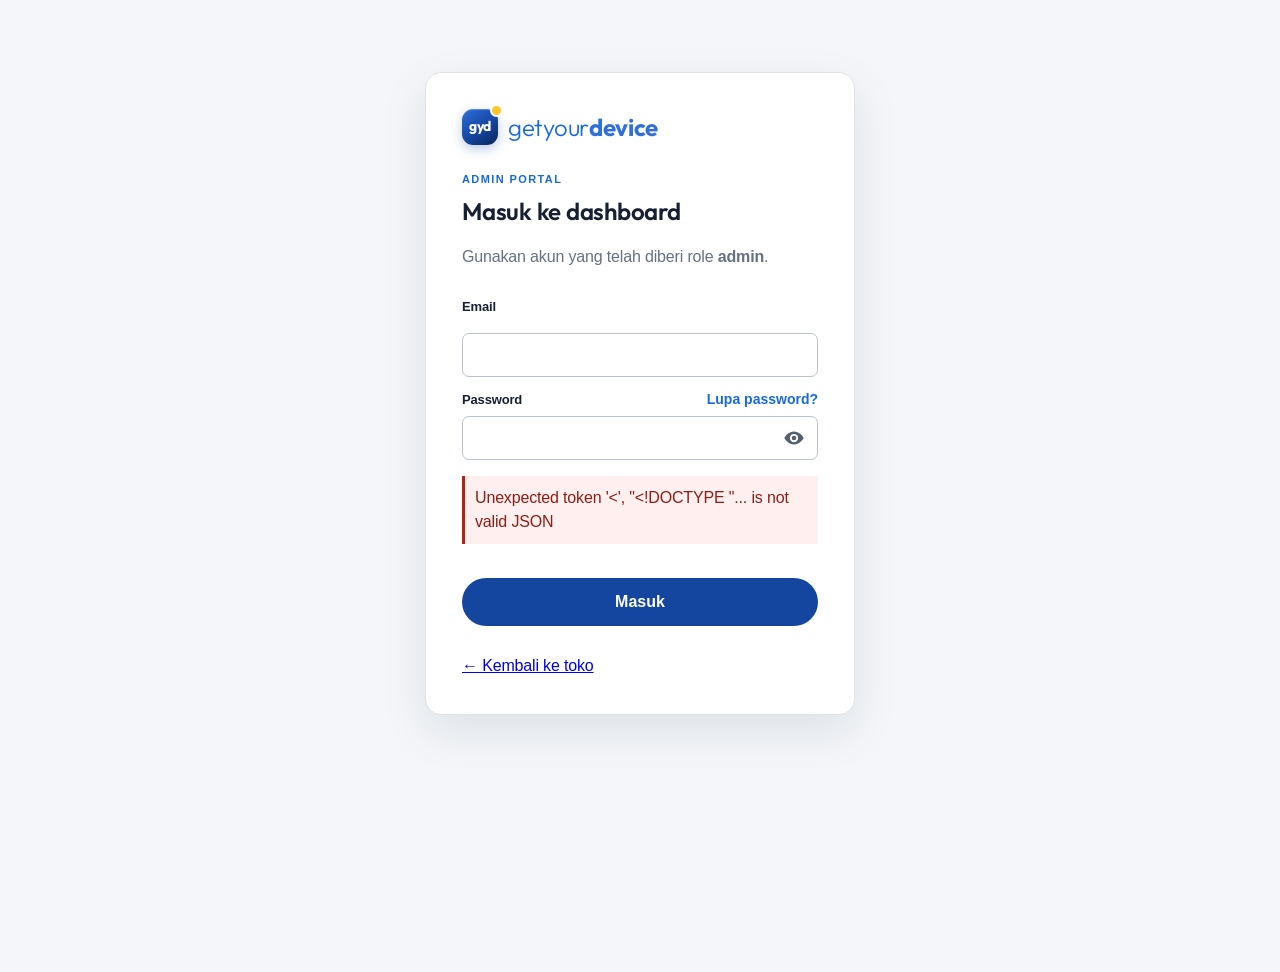
==== admin.html @ 732f691a "Admin product form: category and brand as dropdowns Free-typed categories left products outside ever" ====
<!doctype html>
<html lang="id">
<head>
  <meta charset="utf-8"><meta name="viewport" content="width=device-width,initial-scale=1">
  <meta name="robots" content="noindex,nofollow"><title>Admin — getyourdevice</title>
  <link rel="stylesheet" href="./styles.css"><link rel="stylesheet" href="./admin.css">
  <link rel="preconnect" href="https://fonts.googleapis.com">
  <link rel="preconnect" href="https://fonts.gstatic.com" crossorigin>
  <link href="https://fonts.googleapis.com/css2?family=Outfit:wght@300;400;600;700&display=swap" rel="stylesheet">
  <link rel="icon" href="./favicon.ico" sizes="any">
  <link rel="icon" href="./favicon-32.png" type="image/png" sizes="32x32">
  <link rel="icon" href="./favicon.svg" type="image/svg+xml">
  <link rel="apple-touch-icon" href="./apple-touch-icon.png">
  <link rel="manifest" href="./site.webmanifest">
  <meta name="theme-color" content="#1446A0">
</head>
<body class="admin-body">
  <main class="admin-shell">
    <section id="loginView" class="login-card">
      <a class="admin-brand" href="./index.html"><span class="brand-mark" aria-hidden="true">gyd</span><span class="logo"><span class="a">getyour</span><span class="b">device</span></span></a>
      <p class="eyebrow">ADMIN PORTAL</p><h1 id="loginTitle">Masuk ke dashboard</h1><p id="loginSubtitle">Gunakan akun yang telah diberi role <strong>admin</strong>.</p>
      <form id="loginForm"><label for="email">Email</label><input id="email" type="email" autocomplete="email" required><div class="label-row"><label for="password">Password</label><button id="forgotPasswordLink" class="text-link" type="button">Lupa password?</button></div><div class="password-field"><input id="password" type="password" autocomplete="current-password" required minlength="6"><button class="password-toggle" type="button" data-toggle-password="password" aria-controls="password" aria-pressed="false" aria-label="Tampilkan password"><svg viewBox="0 0 24 24" aria-hidden="true" focusable="false"><path class="eye-open" d="M12 5C6.5 5 2.7 9.4 1.5 12c1.2 2.6 5 7 10.5 7s9.3-4.4 10.5-7C21.3 9.4 17.5 5 12 5Zm0 11.5A4.5 4.5 0 1 1 12 7.5a4.5 4.5 0 0 1 0 9Zm0-7a2.5 2.5 0 1 0 0 5 2.5 2.5 0 0 0 0-5Z"/><path class="eye-closed" d="M3.3 2 2 3.3l3.2 3.2C3.4 7.9 2.1 9.9 1.5 12c1.2 2.6 5 7 10.5 7 1.9 0 3.6-.5 5-1.3l3.7 3.7 1.3-1.3L3.3 2Zm8.7 14.5A4.5 4.5 0 0 1 7.5 12c0-.8.2-1.5.6-2.2l1.5 1.5a2.5 2.5 0 0 0 3.1 3.1l1.5 1.5c-.7.4-1.4.6-2.2.6ZM12 5c-1.3 0-2.5.2-3.6.6l2 2c.5-.1 1-.1 1.6-.1a4.5 4.5 0 0 1 4.5 4.5c0 .5-.1 1.1-.2 1.6l3.2 3.2c1.4-1.2 2.4-2.6 3-3.8C21.3 9.4 17.5 5 12 5Z"/></svg></button></div><p id="loginError" class="admin-error hidden" role="alert"></p><p id="loginNotice" class="admin-notice hidden" role="status"></p><button class="primary full" type="submit">Masuk</button></form><form id="forgotForm" class="hidden"><label for="forgotEmail">Email</label><input id="forgotEmail" type="email" autocomplete="email" required><p id="forgotMessage" class="admin-notice hidden" role="status"></p><p id="forgotError" class="admin-error hidden" role="alert"></p><button class="primary full" type="submit">Kirim link reset</button><button class="text-link" type="button" data-back-to-login>← Kembali ke login</button></form><form id="resetForm" class="hidden" novalidate><label for="newPassword">Password baru</label><div class="password-field"><input id="newPassword" type="password" autocomplete="new-password" required minlength="12"><button class="password-toggle" type="button" data-toggle-password="newPassword" aria-controls="newPassword" aria-pressed="false" aria-label="Tampilkan password"><svg viewBox="0 0 24 24" aria-hidden="true" focusable="false"><path class="eye-open" d="M12 5C6.5 5 2.7 9.4 1.5 12c1.2 2.6 5 7 10.5 7s9.3-4.4 10.5-7C21.3 9.4 17.5 5 12 5Zm0 11.5A4.5 4.5 0 1 1 12 7.5a4.5 4.5 0 0 1 0 9Zm0-7a2.5 2.5 0 1 0 0 5 2.5 2.5 0 0 0 0-5Z"/><path class="eye-closed" d="M3.3 2 2 3.3l3.2 3.2C3.4 7.9 2.1 9.9 1.5 12c1.2 2.6 5 7 10.5 7 1.9 0 3.6-.5 5-1.3l3.7 3.7 1.3-1.3L3.3 2Zm8.7 14.5A4.5 4.5 0 0 1 7.5 12c0-.8.2-1.5.6-2.2l1.5 1.5a2.5 2.5 0 0 0 3.1 3.1l1.5 1.5c-.7.4-1.4.6-2.2.6ZM12 5c-1.3 0-2.5.2-3.6.6l2 2c.5-.1 1-.1 1.6-.1a4.5 4.5 0 0 1 4.5 4.5c0 .5-.1 1.1-.2 1.6l3.2 3.2c1.4-1.2 2.4-2.6 3-3.8C21.3 9.4 17.5 5 12 5Z"/></svg></button></div><label for="confirmPassword">Ulangi password baru</label><div class="password-field"><input id="confirmPassword" type="password" autocomplete="new-password" required minlength="12"><button class="password-toggle" type="button" data-toggle-password="confirmPassword" aria-controls="confirmPassword" aria-pressed="false" aria-label="Tampilkan password"><svg viewBox="0 0 24 24" aria-hidden="true" focusable="false"><path class="eye-open" d="M12 5C6.5 5 2.7 9.4 1.5 12c1.2 2.6 5 7 10.5 7s9.3-4.4 10.5-7C21.3 9.4 17.5 5 12 5Zm0 11.5A4.5 4.5 0 1 1 12 7.5a4.5 4.5 0 0 1 0 9Zm0-7a2.5 2.5 0 1 0 0 5 2.5 2.5 0 0 0 0-5Z"/><path class="eye-closed" d="M3.3 2 2 3.3l3.2 3.2C3.4 7.9 2.1 9.9 1.5 12c1.2 2.6 5 7 10.5 7 1.9 0 3.6-.5 5-1.3l3.7 3.7 1.3-1.3L3.3 2Zm8.7 14.5A4.5 4.5 0 0 1 7.5 12c0-.8.2-1.5.6-2.2l1.5 1.5a2.5 2.5 0 0 0 3.1 3.1l1.5 1.5c-.7.4-1.4.6-2.2.6ZM12 5c-1.3 0-2.5.2-3.6.6l2 2c.5-.1 1-.1 1.6-.1a4.5 4.5 0 0 1 4.5 4.5c0 .5-.1 1.1-.2 1.6l3.2 3.2c1.4-1.2 2.4-2.6 3-3.8C21.3 9.4 17.5 5 12 5Z"/></svg></button></div><p id="resetError" class="admin-error hidden" role="alert"></p><button class="primary full" type="submit">Simpan password</button></form>
      <a href="./index.html">← Kembali ke toko</a>
    </section>
    <section id="dashboardView" class="dashboard hidden">
      <header class="admin-topbar"><div><a class="admin-brand" href="./index.html"><span class="brand-mark" aria-hidden="true">gyd</span><span class="logo"><span class="a">getyour</span><span class="b">device</span></span></a><small id="adminIdentity"></small></div><div class="topbar-actions"><div class="notify-wrap"><button id="notifyButton" class="notify-button" type="button" aria-label="Notifikasi pesanan" aria-haspopup="true" aria-expanded="false"><svg viewBox="0 0 24 24" aria-hidden="true" focusable="false" width="22" height="22" fill="none" stroke="currentColor" stroke-width="1.8" stroke-linecap="round" stroke-linejoin="round"><path d="M6 16V11a6 6 0 1 1 12 0v5l1.5 2h-15z"/><path d="M10 20.5a2 2 0 0 0 4 0"/></svg><b id="notifyCount" class="hidden">0</b></button><div id="notifyPanel" class="notify-panel hidden" role="dialog" aria-label="Notifikasi pesanan"><header><strong>Notifikasi</strong><button id="notifyMarkRead" type="button">Tandai dibaca</button></header><ul id="notifyList"></ul><footer><small id="notifyStatus">Memeriksa pesanan… (otomatis setiap 20 detik selama halaman ini terbuka)</small><button id="notifyEnable" type="button" class="hidden">Aktifkan notifikasi perangkat</button></footer></div></div><button id="signOut" class="secondary" type="button">Keluar</button></div></header>
      <div class="admin-heading"><div><p class="eyebrow">ADMIN DASHBOARD</p><h1>Kelola toko</h1></div><button id="addProduct" class="primary" type="button">+ Tambah produk</button></div>
      <nav class="admin-tabs"><button class="active" data-tab="products">Produk</button><button data-tab="orders">Pesanan</button></nav>
      <section id="productsPanel">
        <div class="admin-toolbar"><input id="productSearch" type="search" placeholder="Cari nama, brand, kategori…"><select id="statusFilter"><option value="all">Semua status</option><option value="active">Aktif</option><option value="inactive">Nonaktif</option></select></div>
        <p id="productMessage" class="admin-message" role="status"></p><div id="productTable" class="admin-table-wrap"></div>
      </section>
      <section id="ordersPanel" class="hidden">
        <div id="orderStats" class="order-stats" aria-label="Ringkasan pesanan"></div><div class="admin-toolbar order-toolbar"><input id="orderSearch" type="search" placeholder="Cari nomor pesanan, pelanggan, produk, atau resi…" aria-label="Cari pesanan"><label class="date-filter"><span>Tanggal</span><select id="orderDateFilter"><option value="all">Semua tanggal</option><option value="today">Hari ini</option><option value="7d">7 hari terakhir</option><option value="30d">30 hari terakhir</option><option value="month">Bulan ini</option><option value="custom">Pilih tanggal…</option></select></label><div id="orderDateCustom" class="date-range hidden"><label><span>Dari</span><input id="orderDateFrom" type="date"></label><label><span>Sampai</span><input id="orderDateTo" type="date"></label></div></div><div id="orderStatusFilter" class="status-tabs" role="tablist" aria-label="Status pesanan"></div><p id="orderMessage" class="admin-message" role="status"></p><div id="orderTable" class="admin-table-wrap"></div><nav id="orderPager" class="order-pager" aria-label="Halaman pesanan"></nav>
      </section>
    </section>
  </main>
  <dialog id="productDialog"><form id="productForm"><div class="dialog-head"><h2 id="formTitle">Tambah produk</h2><button type="button" id="closeDialog" aria-label="Tutup">×</button></div><input id="productId" type="hidden"><div class="form-grid"><label>Nama<input id="name" required></label><label>Kategori<select id="category" required><option value="">Pilih kategori</option><option value="Smartphone">Smartphone</option><option value="Laptop">Laptop</option><option value="Tablet">Tablet</option><option value="Smartwatch">Smartwatch</option><option value="Audio">Audio</option><option value="Accessories">Aksesori</option></select><small id="categoryHint" class="field-hint hidden"></small></label><label>Brand<select id="brand" required></select><input id="brandOther" class="hidden" maxlength="40" placeholder="Tulis nama brand" aria-label="Nama brand lainnya"></label><label>Harga<input id="price" type="number" min="0" step="1" required></label><label>Harga asli<input id="originalPrice" type="number" min="0" step="1"></label><label>Stok<input id="stock" type="number" min="0" step="1" required></label><label>Rating<input id="rating" type="number" min="0" max="5" step="0.1"></label><label>Garansi<select id="warranty"><option value="">Belum diisi</option><option value="resmi">Garansi resmi Indonesia</option><option value="tam">Garansi distributor TAM</option><option value="blibli">Garansi Blibli</option></select><small>Tampil di halaman produk.</small></label><label>Berat paket (gram)<input id="weightGrams" type="number" min="1" step="1" placeholder="Contoh: 500"><small>Isi saat data fisik produk sudah diketahui.</small></label><label>Panjang paket (cm)<input id="lengthCm" type="number" min="0.1" step="0.1" placeholder="Contoh: 20"></label><label>Lebar paket (cm)<input id="widthCm" type="number" min="0.1" step="0.1" placeholder="Contoh: 12"></label><label>Tinggi paket (cm)<input id="heightCm" type="number" min="0.1" step="0.1" placeholder="Contoh: 8"></label><div class="wide gallery-field"><div class="gallery-head"><div><strong>Foto produk</strong><small>Minimal 3, maksimal 8. Foto pertama menjadi sampul. Setiap foto dipotong otomatis ke <b>Kotak 1:1</b> atau <b>Landscape 4:3</b>.</small></div><label class="secondary gallery-add">+ Tambah foto<input id="imageFile" type="file" accept="image/jpeg,image/png,image/webp" multiple></label></div><div id="imagePreview" class="gallery-grid" aria-live="polite"></div></div><label class="wide">Deskripsi<textarea id="description" rows="3"></textarea></label><label class="wide">Spesifikasi utama<textarea id="specifications" rows="4" placeholder="Satu spesifikasi per baris, contoh:&#10;8 GB / 256 GB&#10;Kamera 50 MP&#10;Baterai 5.000 mAh"></textarea><small>Satu per baris, maksimal 12. Tampil sebagai kotak spesifikasi di halaman produk.</small></label><label class="check wide"><input id="isActive" type="checkbox" checked> Produk aktif dan terlihat di storefront</label></div><p id="formError" class="admin-error hidden" role="alert"></p><div class="dialog-actions"><button id="cancelDialog" class="secondary" type="button">Batal</button><button id="saveProductButton" class="primary" type="submit">Simpan</button></div></form></dialog>
  <dialog id="orderDialog" class="order-dialog"><div class="order-dialog-body"><div class="dialog-head"><div><p class="eyebrow">DETAIL PESANAN</p><h2 id="orderDetailTitle">Pesanan</h2></div><button type="button" id="closeOrderDialog" aria-label="Tutup">×</button></div><div id="orderDetailContent"></div></div></dialog>
  <div id="adminToast" class="toast hidden" role="status"></div><div id="printArea" class="print-area" aria-hidden="true"></div><script src="./shipping-label.js"></script><script src="./admin.js"></script>
</body></html>
---- styles.css ----
:root{--navy:#10233f;--blue:#1769e0;--blue-dark:#0d55bb;--orange:#f59e0b;--ink:#172033;--muted:#5f6b7a;--line:#dce2ea;--bg:#f5f7fa;--white:#fff;--success:#16834b;--danger:#b42318;--shadow:0 8px 24px rgba(16,35,63,.1);--radius:12px}*{box-sizing:border-box}html{scroll-behavior:smooth}body{margin:0;color:var(--ink);background:var(--white);font-family:Arial,"Helvetica Neue",sans-serif;font-size:16px;line-height:1.5}button,input,select,textarea{font:inherit}button{cursor:pointer}button:focus-visible,input:focus-visible,select:focus-visible,textarea:focus-visible,a:focus-visible{outline:3px solid #f6b93b;outline-offset:2px}.container{width:min(1180px,calc(100% - 40px));margin-inline:auto}.hidden{display:none!important}.sr-only{position:absolute;width:1px;height:1px;padding:0;margin:-1px;overflow:hidden;clip:rect(0,0,0,0);white-space:nowrap;border:0}.skip-link{position:fixed;top:8px;left:8px;z-index:200;transform:translateY(-150%);background:#fff;padding:10px 14px;color:var(--navy)}.skip-link:focus{transform:none}.utility-bar{background:var(--navy);color:#eaf1fb;font-size:13px}.utility-inner{height:34px;display:flex;align-items:center;justify-content:space-between}.site-header{position:sticky;top:0;z-index:40;background:#fff;box-shadow:0 1px 6px rgba(16,35,63,.12)}.header-main{min-height:76px;display:grid;grid-template-columns:220px 1fr auto;gap:24px;align-items:center}.brand{display:flex;align-items:center;gap:9px;border:0;background:none;padding:0;color:var(--navy);font-weight:800;font-size:18px;letter-spacing:-.3px}.brand>span:last-child>span{color:var(--blue)}.brand-mark{display:grid;place-items:center;width:36px;height:36px;border-radius:9px;background:var(--blue);color:#fff;font-size:21px}.search-wrap{height:44px;display:flex;border:2px solid var(--blue);border-radius:9px;overflow:hidden}.search-wrap input{min-width:0;flex:1;border:0;padding:0 14px;color:var(--ink)}.search-wrap button{border:0;background:var(--blue);color:#fff;padding:0 19px;font-weight:700}.header-actions{display:flex;gap:8px}.icon-button{position:relative;display:flex;align-items:center;gap:7px;border:0;background:transparent;border-radius:8px;padding:10px;color:var(--navy);font-weight:700}.icon-button:hover{background:#eef5ff}.cart-button b{position:absolute;top:1px;left:25px;display:grid;place-items:center;min-width:19px;height:19px;padding:0 4px;border-radius:10px;background:var(--orange);color:#172033;font-size:11px}.category-bar{border-top:1px solid #edf0f4}.categories{display:flex;justify-content:center;gap:5px;overflow:auto;scrollbar-width:none}.categories button{white-space:nowrap;border:0;background:transparent;padding:11px 18px;color:#344054;font-weight:700;font-size:14px}.categories button:hover,.categories button.active{color:var(--blue);background:#edf5ff}.hero{background:linear-gradient(110deg,#eef5ff 0,#f8fbff 58%,#fff6e7 100%);border-bottom:1px solid #e6eaf0}.hero-grid{display:grid;grid-template-columns:1fr .85fr;gap:54px;align-items:center;min-height:440px;padding-block:44px}.pill{display:inline-block;background:#dceaff;color:#1455aa;border-radius:20px;padding:6px 12px;font-weight:700;font-size:13px}.hero h1{max-width:600px;margin:14px 0;font-size:clamp(34px,4.4vw,54px);line-height:1.08;letter-spacing:-1.4px;color:var(--navy)}.hero-copy>p{max-width:590px;margin:0;color:var(--muted);font-size:18px}.hero-actions{display:flex;gap:10px;margin:24px 0 20px}.primary,.secondary{min-height:44px;border-radius:8px;padding:10px 18px;font-weight:700}.primary{border:1px solid var(--blue);background:var(--blue);color:#fff}.primary:hover{background:var(--blue-dark)}.primary:disabled{background:#9aa4b2;border-color:#9aa4b2;cursor:not-allowed}.secondary{border:1px solid #b9c4d2;background:#fff;color:var(--navy)}.secondary:hover{background:#f3f6fa}.full{width:100%}.text-button{border:0;background:none;color:var(--blue);padding:10px;font-weight:700}.trust-list{display:flex;flex-wrap:wrap;gap:18px;margin:0;padding:0;list-style:none;color:#3f4b5a;font-size:14px}.trust-list li::first-letter{color:var(--success)}.hero-visual{position:relative;overflow:hidden;border-radius:18px;box-shadow:var(--shadow);background:#fff}.hero-visual img{display:block;width:100%;height:330px;object-fit:cover}.deal-badge{position:absolute;top:16px;left:16px;padding:6px 10px;border-radius:5px;background:var(--orange);font-size:12px;font-weight:800}.deal-copy{position:absolute;inset:auto 0 0;padding:36px 20px 18px;background:linear-gradient(transparent,rgba(4,14,28,.88));color:#fff}.deal-copy span,.deal-copy strong{display:block}.deal-copy strong{font-size:20px}.benefits{display:grid;grid-template-columns:repeat(4,1fr);margin-top:28px;border:1px solid var(--line);border-radius:var(--radius);background:#fff}.benefits article{display:flex;gap:12px;align-items:center;padding:19px;border-right:1px solid var(--line)}.benefits article:last-child{border:0}.benefits article>span{display:grid;place-items:center;width:38px;height:38px;flex:0 0 auto;border-radius:50%;background:#eaf3ff;color:var(--blue);font-size:20px}.benefits strong,.benefits small{display:block}.benefits small{margin-top:2px;color:var(--muted)}.category-section{padding-block:55px}.section-title{display:flex;justify-content:space-between;align-items:end;gap:20px;margin-bottom:22px}.section-title h1,.section-title h2{margin:4px 0;color:var(--navy);line-height:1.2}.section-title h2{font-size:28px}.section-title p{margin:4px 0;color:var(--muted)}.overline{font-size:12px;letter-spacing:1.4px;font-weight:800;color:var(--blue)}.category-cards{display:grid;grid-template-columns:repeat(6,1fr);gap:13px}.category-card{border:1px solid var(--line);border-radius:12px;background:#fff;padding:19px 10px;text-align:center;color:var(--ink)}.category-card:hover{border-color:#83b6fa;box-shadow:0 5px 15px rgba(23,105,224,.09);transform:translateY(-2px)}.category-card span{display:grid;place-items:center;width:54px;height:54px;margin:0 auto 10px;border-radius:50%;background:#eef5ff;font-size:27px}.category-card strong{display:block;font-size:14px}.products-section{padding:50px 0 70px;background:var(--bg)}.product-heading select{width:auto;min-width:180px}.product-grid{display:grid;grid-template-columns:repeat(4,1fr);gap:18px}.product-card{position:relative;display:flex;flex-direction:column;overflow:hidden;border:1px solid var(--line);border-radius:12px;background:#fff;transition:.18s}.product-card:hover{transform:translateY(-3px);box-shadow:var(--shadow)}.product-image-wrap{position:relative;aspect-ratio:1/1;background:#eef1f5;overflow:hidden}.product-img{display:block;width:100%;height:100%;object-fit:cover;transition:.25s}.product-card:hover .product-img{transform:scale(1.025)}.product-badge{position:absolute;top:10px;left:10px;border-radius:5px;background:var(--orange);padding:4px 8px;font-size:11px;font-weight:800}.product-info{display:flex;flex-direction:column;flex:1;padding:15px}.product-category{color:var(--blue);font-size:12px;font-weight:800;text-transform:uppercase}.product-info h3{margin:6px 0;line-height:1.3;font-size:16px}.product-description{display:-webkit-box;overflow:hidden;margin:0 0 10px;color:var(--muted);font-size:14px;-webkit-line-clamp:2;-webkit-box-orient:vertical}.stock{margin-top:auto;font-size:13px;color:var(--success);font-weight:700}.stock.low{color:#b45309}.stock.out{color:var(--danger)}.price{margin:5px 0 12px;color:var(--navy);font-size:19px;font-weight:800}.product-actions{display:grid;grid-template-columns:1fr 1fr;gap:8px}.product-actions button{min-height:40px;padding:8px;font-size:14px}.empty-state,.error-state,.loading-state{grid-column:1/-1;text-align:center;border:1px dashed #b8c3d1;border-radius:12px;background:#fff;padding:44px 20px}.state-icon{display:block;margin-bottom:10px;font-size:36px}.empty-state h3,.error-state h3{margin:0 0 4px}.empty-state p,.error-state p{margin:0 0 16px;color:var(--muted)}.loading-cards{grid-column:1/-1;display:grid;grid-template-columns:repeat(4,1fr);gap:18px}.skeleton{height:380px;border-radius:12px;background:linear-gradient(90deg,#e8ebef 25%,#f5f6f8 50%,#e8ebef 75%);background-size:200% 100%;animation:loading 1.3s infinite}@keyframes loading{to{background-position:-200% 0}}footer{background:var(--navy);color:#dbe4ef;padding:46px 0 0}.footer-grid{display:grid;grid-template-columns:2fr repeat(3,1fr);gap:40px}.footer-brand{color:#fff}.footer-grid>div>strong{display:block;margin-bottom:12px;color:#fff}.footer-grid p{max-width:320px;color:#aebdce;font-size:14px}.footer-grid button:not(.brand){display:block;border:0;background:none;padding:4px 0;color:#c8d5e3;text-align:left}.copyright{margin-top:36px;padding-block:18px;border-top:1px solid #31445f;color:#9dafc3;font-size:13px}.overlay{position:fixed;inset:0;z-index:80}.backdrop{position:absolute;inset:0;width:100%;border:0;background:rgba(10,20,35,.55)}.drawer{position:absolute;right:0;top:0;display:flex;flex-direction:column;width:min(450px,94vw);height:100%;padding:22px;background:#fff;box-shadow:-8px 0 30px rgba(0,0,0,.18)}.drawer-head{display:flex;align-items:start;justify-content:space-between;border-bottom:1px solid var(--line);padding-bottom:14px}.drawer-head h2{margin:2px 0}.close-button{display:grid;place-items:center;width:40px;height:40px;border:0;border-radius:50%;background:#edf0f4;color:#27364b;font-size:25px}.cart-items{flex:1;overflow:auto}.cart-row{display:grid;grid-template-columns:72px 1fr auto;gap:12px;padding:16px 0;border-bottom:1px solid var(--line)}.cart-row img{width:72px;height:72px;border-radius:8px;object-fit:cover}.cart-row strong{font-size:14px}.cart-row .item-price{color:var(--muted);font-size:13px}.qty-control{display:flex;align-items:center;align-self:end;border:1px solid #bdc6d1;border-radius:7px}.qty-control button{width:30px;height:30px;border:0;background:#fff;font-weight:bold}.qty-control span{min-width:25px;text-align:center}.remove-item{border:0;background:none;padding:4px 0;color:var(--danger);font-size:12px}.cart-footer{padding-top:15px;border-top:1px solid var(--line)}.cart-footer>div:first-child{display:flex;justify-content:space-between;font-size:19px}.cart-footer small{display:block;margin:5px 0 14px;color:var(--muted)}.modal{position:fixed;inset:0;z-index:90;display:grid;place-items:center;padding:20px;background:rgba(10,20,35,.62);overflow:auto}.modal-card{position:relative;width:min(600px,100%);max-height:calc(100vh - 40px);overflow:auto;border-radius:16px;background:#fff;padding:28px;box-shadow:0 20px 55px rgba(0,0,0,.25)}.modal-card>.close-button{position:absolute;right:18px;top:18px}.modal-card h2{margin:4px 45px 8px 0;color:var(--navy)}label{display:block;margin:13px 0 6px;font-weight:700;font-size:14px}input,select,textarea{width:100%;min-height:43px;border:1px solid #b9c3d0;border-radius:7px;background:#fff;padding:9px 11px;color:var(--ink)}textarea{resize:vertical}.field-row{display:grid;grid-template-columns:1fr 1fr;gap:12px}fieldset{min-width:0;margin:0 0 20px;padding:0;border:0}legend{margin-bottom:5px;color:var(--navy);font-weight:800;font-size:18px}.checkout-card{width:min(980px,100%)}.checkout-layout{display:grid;grid-template-columns:1.25fr .75fr;gap:28px}.choice-list{display:grid;gap:8px}.choice{display:flex;gap:10px;align-items:center;margin:0;border:1px solid var(--line);border-radius:8px;padding:11px}.choice:has(input:checked){border-color:var(--blue);background:#f2f7ff}.choice input{width:18px;min-height:auto;margin:0}.choice span{flex:1}.choice strong,.choice small{display:block}.choice small{color:var(--muted);font-weight:400}.loading-shipping{border:1px dashed var(--line);border-radius:8px;padding:18px;color:var(--muted);text-align:center;background:#f8fafc}.shipping-rate-source{margin-bottom:10px;border-radius:8px;background:#ecfdf3;padding:9px 11px;color:#166534;font-size:12px;font-weight:700}.shipping-rate-source.fallback{background:#fff7ed;color:#9a3412}.order-summary{align-self:start;position:sticky;top:0;border-radius:10px;background:var(--bg);padding:18px}.order-summary h3{margin-top:0}.summary-item{display:grid;grid-template-columns:1fr auto;gap:8px;margin:10px 0;font-size:14px}.summary-item small{display:block;color:var(--muted)}.summary-line{display:flex;justify-content:space-between;margin-top:9px}.summary-line.total{margin-top:14px;padding-top:12px;border-top:1px solid var(--line);font-size:18px}.secure-note{text-align:center;color:var(--muted);font-size:12px}.option-grid{display:grid;grid-template-columns:1fr 1fr;gap:10px}.option-grid label{margin:0}.option-grid input{position:absolute;opacity:0;pointer-events:none}.option-grid label>span{display:flex;flex-direction:column;min-height:116px;border:1px solid var(--line);border-radius:9px;padding:13px;font-size:23px}.option-grid strong{margin-top:4px;font-size:14px}.option-grid small{color:var(--muted);font-size:12px}.option-grid input:checked+span{border-color:var(--blue);background:#eff6ff;box-shadow:inset 0 0 0 1px var(--blue)}.helper-card form>.primary{margin-top:20px}.success-card{text-align:center;width:min(440px,100%)}.success-icon{display:grid;place-items:center;width:66px;height:66px;margin:0 auto 16px;border-radius:50%;background:#dcfce7;color:var(--success);font-size:34px;font-weight:bold}.toast{position:fixed;z-index:120;bottom:25px;left:50%;transform:translateX(-50%);max-width:calc(100% - 30px);border-radius:8px;background:#172033;color:#fff;padding:12px 18px;box-shadow:var(--shadow)}.admin-view{padding-block:50px;min-height:70vh}.tabs{display:flex;gap:5px;margin:18px 0}.tabs button{border:1px solid var(--line);background:#fff;padding:9px 18px;font-weight:700}.tabs button.active{background:var(--navy);color:#fff}.admin-grid{display:grid;grid-template-columns:360px 1fr;gap:20px}.panel{border:1px solid var(--line);border-radius:12px;background:#fff;padding:20px}.panel h2{margin-top:0;font-size:20px}.form-actions{display:flex;gap:8px;margin-top:16px}.admin-item{display:grid;grid-template-columns:58px 1fr auto;gap:12px;align-items:center;padding:11px 0;border-bottom:1px solid var(--line)}.admin-thumb{width:58px;height:58px;border-radius:7px;object-fit:cover}.admin-item small{display:block;color:var(--muted)}.admin-item-actions{display:flex;gap:5px}.mini{border:1px solid var(--line);border-radius:6px;background:#fff;padding:6px 9px}.danger{color:var(--danger)}.order-card{display:grid;grid-template-columns:1fr auto;gap:15px;padding:16px 0;border-bottom:1px solid var(--line)}.order-card p{margin:4px 0;color:var(--muted);font-size:14px}.order-card select{width:auto}.status{display:inline-block;border-radius:12px;background:#fff3d6;padding:3px 8px;font-size:12px}
@media(max-width:900px){.header-main{grid-template-columns:auto 1fr}.search-wrap{grid-column:1/-1;grid-row:2;margin-bottom:12px}.hero-grid{grid-template-columns:1fr 1fr;gap:28px}.benefits{grid-template-columns:1fr 1fr}.benefits article:nth-child(2){border-right:0}.benefits article:nth-child(-n+2){border-bottom:1px solid var(--line)}.category-cards{grid-template-columns:repeat(3,1fr)}.product-grid{grid-template-columns:repeat(3,1fr)}.loading-cards{grid-template-columns:repeat(3,1fr)}.footer-grid{grid-template-columns:1.5fr 1fr 1fr}.footer-grid>div:last-child{grid-column:1/-1}.admin-grid{grid-template-columns:1fr}.checkout-layout{grid-template-columns:1fr}.order-summary{position:static;grid-row:1}}
@media(max-width:680px){.container{width:min(100% - 28px,1180px)}.utility-inner span:not(:first-child){display:none}.utility-inner{justify-content:center}.site-header{position:static}.header-main{min-height:68px;gap:8px}.brand{font-size:15px}.brand-mark{width:32px;height:32px}.header-actions{margin-left:auto}.icon-button span:last-of-type{display:none}.icon-button{padding:9px}.categories{justify-content:flex-start;width:100%;padding-inline:14px}.categories button{padding:10px 13px}.hero-grid{grid-template-columns:1fr;padding-block:28px}.hero h1{font-size:35px}.hero-copy>p{font-size:16px}.hero-visual img{height:240px}.trust-list{gap:10px}.benefits{grid-template-columns:1fr;margin-top:18px}.benefits article{border-right:0;border-bottom:1px solid var(--line)!important}.benefits article:last-child{border:0!important}.category-section{padding-block:40px}.category-cards{grid-template-columns:repeat(2,1fr)}.products-section{padding-block:38px}.product-heading{align-items:start;flex-direction:column}.product-heading select{width:100%}.product-grid{grid-template-columns:repeat(2,1fr);gap:12px}.loading-cards{grid-template-columns:repeat(2,1fr)}.product-info{padding:12px}.product-actions{grid-template-columns:1fr}.product-actions button{font-size:13px}.footer-grid{grid-template-columns:1fr 1fr;gap:28px}.footer-grid>div:first-child,.footer-grid>div:last-child{grid-column:1/-1}.field-row{grid-template-columns:1fr;gap:0}.modal{padding:0;align-items:end}.modal-card{width:100%;max-height:94vh;border-radius:16px 16px 0 0;padding:22px}.option-grid{grid-template-columns:1fr 1fr}.admin-item{grid-template-columns:50px 1fr}.admin-item-actions{grid-column:2}.order-card{grid-template-columns:1fr}.order-card select{width:100%}}
@media(max-width:420px){.product-grid{grid-template-columns:1fr}.loading-cards{grid-template-columns:1fr}.hero-actions{flex-direction:column}.trust-list{display:grid}.category-card{padding:14px 7px}.option-grid{grid-template-columns:1fr}.footer-grid{grid-template-columns:1fr}.footer-grid>div{grid-column:auto!important}}
@media(prefers-reduced-motion:reduce){html{scroll-behavior:auto}*,*::before,*::after{animation-duration:.01ms!important;transition-duration:.01ms!important}}

/* Premium storefront refinement */
.site-header{transition:box-shadow .3s ease,transform .3s ease}.site-header.scrolled{box-shadow:0 8px 28px rgba(16,35,63,.11)}
.primary,.secondary,.icon-button,.text-link,.deal-button{transition:background-color .25s ease,color .25s ease,border-color .25s ease,transform .25s ease,box-shadow .25s ease}.primary:hover,.secondary:hover,.deal-button:hover{transform:translateY(-1px)}
.premium-hero{overflow:hidden;background:#f4f7fb}.premium-hero .hero-grid{min-height:500px;padding-block:56px}.hero-kicker{display:block;margin-bottom:14px;color:var(--blue);font-size:13px;font-weight:800;letter-spacing:1.1px;text-transform:uppercase}.premium-hero h1{max-width:520px;font-size:clamp(36px,4.2vw,52px);letter-spacing:-1.3px}.premium-hero .hero-copy>p{max-width:525px;line-height:1.65}.premium-hero .hero-visual{isolation:isolate;overflow:visible;min-height:390px;border-radius:28px;background:#e8edf4;box-shadow:none}.hero-device{position:absolute;inset:0;width:100%;height:100%;border-radius:28px;object-fit:cover;transition:transform .45s ease}.hero-orbit{position:absolute;z-index:-1;border:1px solid rgba(23,105,224,.16);border-radius:50%}.hero-orbit-one{inset:-42px 35px}.hero-orbit-two{inset:45px -50px}.hero-product-note{position:absolute;right:18px;bottom:18px;max-width:230px;border-radius:10px;background:rgba(255,255,255,.94);padding:12px 15px;box-shadow:0 8px 24px rgba(16,35,63,.14)}.hero-product-note small,.hero-product-note strong{display:block}.hero-product-note small{margin-bottom:3px;color:var(--blue);font-size:10px;font-weight:800;letter-spacing:1px}.hero-product-note strong{font-size:14px}
.benefits{margin-top:34px;box-shadow:0 10px 35px rgba(16,35,63,.055)}.category-section{padding-block:72px}.category-cards{gap:18px}.category-card{overflow:hidden;padding:0 0 18px;border-color:#e5e9ef;border-radius:16px;transition:transform .3s ease,border-color .3s ease,box-shadow .3s ease}.category-card:hover{transform:translateY(-5px);box-shadow:0 14px 30px rgba(16,35,63,.1)}.category-card .category-image{display:block;width:100%;height:132px;margin:0 0 16px;border-radius:0;background:#f2f4f7;overflow:hidden}.category-image img{width:100%;height:100%;object-fit:cover;transition:transform .4s ease}.category-card:hover img{transform:scale(1.05)}.category-card strong{font-size:15px}.category-card small{display:block;margin-top:3px;color:var(--muted);font-size:12px}
.showcase-section{padding-block:72px;background:#f7f8fa}.showcase-section.popular-section{background:#fff}.showcase-grid{display:grid;grid-template-columns:repeat(4,1fr);gap:20px}.text-link{border:0;background:transparent;color:var(--blue);padding:8px 0;font-weight:700}.text-link:hover{color:var(--blue-dark);transform:translateX(2px)}
.product-card{border-color:#e5e9ef;border-radius:16px;box-shadow:0 2px 5px rgba(16,35,63,.025);transition:transform .3s ease,box-shadow .3s ease,border-color .3s ease}.product-card:hover{transform:translateY(-5px);border-color:#d3dae4;box-shadow:0 16px 38px rgba(16,35,63,.1)}.product-image-wrap{aspect-ratio:1/1.02;background:#f1f3f6}.product-img{padding:8px;object-fit:cover;transition:transform .4s ease}.product-card:hover .product-img{transform:scale(1.045)}.product-info{padding:18px}.product-brand{color:#667085;font-size:11px;font-weight:800;letter-spacing:.8px;text-transform:uppercase}.product-info h3{margin:5px 0;font-size:17px}.product-spec{min-height:42px;margin:0 0 8px;color:var(--muted);font-size:13px;line-height:1.55}.rating{margin:2px 0 7px;color:#344054;font-size:13px}.rating>span{color:#f5a300}.rating small{color:#8a94a3}.price-row{display:flex;align-items:baseline;gap:8px}.price-row .price{margin:3px 0;color:var(--navy);font-size:19px}.price-row del{color:#8a94a3;font-size:12px}.stock{margin-bottom:12px}.showcase-card .product-actions{margin-top:4px}
.feature-story{display:grid;grid-template-columns:1.15fr .85fr;min-height:430px;margin-block:76px;overflow:hidden;border-radius:22px;background:#eef2f7}.feature-story-image img{display:block;width:100%;height:100%;object-fit:cover}.feature-story-copy{display:flex;flex-direction:column;justify-content:center;align-items:flex-start;padding:52px}.feature-story-copy h2,.weekly-deal h2{margin:8px 0 12px;color:var(--navy);font-size:32px;line-height:1.2}.feature-story-copy p{margin:0 0 24px;color:var(--muted);line-height:1.7}
.weekly-deal{display:grid;grid-template-columns:.85fr 1.15fr;min-height:350px;margin-block:76px;overflow:hidden;border-radius:22px;background:#10233f;color:#fff}.weekly-deal-copy{display:flex;flex-direction:column;align-items:flex-start;justify-content:center;padding:46px}.weekly-deal .overline{color:#8dbbff}.weekly-deal h2{color:#fff}.weekly-deal p{margin:0 0 24px;color:#c9d6e5}.weekly-deal-image img{display:block;width:100%;height:100%;object-fit:cover}.deal-button{min-height:44px;border:1px solid #fff;border-radius:8px;background:#fff;color:var(--navy);padding:10px 18px;font-weight:700}
.products-section{padding-block:76px}.why-section{padding-block:76px;background:#f4f7fb}.centered-title{justify-content:center;text-align:center}.why-grid{display:grid;grid-template-columns:repeat(4,1fr);gap:18px}.why-grid article{padding:26px;border:1px solid #e1e6ed;border-radius:14px;background:#fff}.why-grid article>span{display:grid;place-items:center;width:42px;height:42px;margin-bottom:18px;border-radius:10px;background:#e7f0ff;color:var(--blue);font-size:20px;font-weight:700}.why-grid h3{margin:0 0 8px;font-size:17px}.why-grid p{margin:0;color:var(--muted);font-size:14px;line-height:1.65}
.reveal{opacity:0;transform:translateY(18px);transition:opacity .55s ease,transform .55s ease}.reveal.is-visible{opacity:1;transform:none}
@media(max-width:900px){.premium-hero .hero-grid{min-height:440px}.category-card .category-image{height:145px}.showcase-grid{grid-template-columns:repeat(2,1fr)}.feature-story{grid-template-columns:1fr 1fr}.feature-story-copy{padding:34px}.weekly-deal{grid-template-columns:1fr 1fr}.why-grid{grid-template-columns:repeat(2,1fr)}}
@media(max-width:680px){.premium-hero .hero-grid{padding-block:36px}.premium-hero h1{font-size:36px}.premium-hero .hero-visual{min-height:300px}.category-section,.showcase-section,.products-section,.why-section{padding-block:50px}.category-card .category-image{height:118px}.showcase-grid{display:flex;overflow-x:auto;scroll-snap-type:x mandatory;padding-bottom:12px}.showcase-grid .product-card{min-width:76vw;scroll-snap-align:start}.feature-story{grid-template-columns:1fr;margin-block:50px}.feature-story-image{height:280px}.feature-story-copy{padding:30px 24px}.feature-story-copy h2,.weekly-deal h2{font-size:27px}.weekly-deal{grid-template-columns:1fr;margin-block:50px}.weekly-deal-copy{padding:32px 24px}.weekly-deal-image{height:250px}.why-grid{grid-template-columns:1fr}.product-spec{min-height:auto}.reveal{transform:translateY(12px)}}
@media(prefers-reduced-motion:reduce){.reveal{opacity:1;transform:none}.hero-device{transform:none!important}}

/* 2026 editorial electronics experience */
body{background:#fff;color:#171717;font-family:Arial,"Helvetica Neue",sans-serif}.container{width:min(1240px,calc(100% - 48px))}.site-header{background:#fff;border-bottom:1px solid #e8e8e8;box-shadow:none}.site-header.scrolled{box-shadow:0 6px 24px rgba(0,0,0,.07)}.header-main{min-height:72px;grid-template-columns:230px minmax(300px,640px) auto;justify-content:space-between}.brand{color:#111;letter-spacing:.2px}.brand-mark{border-radius:3px;background:#111}.brand>span:last-child>span{color:#1769e0}.search-wrap{height:42px;border:1px solid #c9c9c9;border-radius:4px;background:#f7f7f7;transition:border-color .2s ease,box-shadow .2s ease}.search-wrap:focus-within{border-color:#1769e0;box-shadow:0 0 0 3px rgba(23,105,224,.12)}.search-wrap input{background:transparent}.search-wrap button{background:#111;padding-inline:20px}.search-wrap button:hover{background:#1769e0}.icon-button{border-radius:4px;color:#222;font-weight:600}.action-symbol{display:grid;width:24px;height:24px;place-items:center;border:1px solid #777;border-radius:50%;font-size:13px}.cart-button b{top:1px;left:26px;background:#1769e0;color:#fff}.category-bar{border-top:1px solid #f0f0f0}.categories button{padding:10px 20px;color:#444;font-weight:600}.categories button:hover,.categories button.active{background:transparent;color:#1769e0;box-shadow:inset 0 -2px #1769e0}
.premium-hero{position:relative;min-height:670px;background:#151515;color:#fff}.premium-hero::after{content:"";position:absolute;inset:0;background:linear-gradient(90deg,rgba(0,0,0,.78) 0%,rgba(0,0,0,.53) 37%,rgba(0,0,0,.08) 68%,rgba(0,0,0,.03));pointer-events:none}.hero-media{position:absolute;inset:0;overflow:hidden}.hero-media img{width:100%;height:100%;object-fit:cover;object-position:center 55%;transform:scale(1.02);transition:transform .5s ease}.premium-hero .hero-grid{position:relative;z-index:2;display:flex;align-items:center;min-height:670px;padding-block:70px}.premium-hero .hero-copy{max-width:500px}.hero-kicker{color:#9dc3ff;font-size:12px;letter-spacing:1.6px}.premium-hero h1{margin:12px 0 18px;color:#fff;font-size:clamp(38px,4.2vw,54px);line-height:1.08;letter-spacing:-1.2px}.premium-hero .hero-copy>p{color:#e4e4e4;font-size:17px;line-height:1.7}.premium-hero .primary{border-color:#fff;background:#fff;color:#111}.premium-hero .primary:hover{border-color:#e6e6e6;background:#e6e6e6}.premium-hero .secondary{border-color:#fff;background:transparent;color:#fff}.premium-hero .secondary:hover{background:#fff;color:#111}.hero-caption{position:absolute;z-index:3;right:4vw;bottom:24px;display:flex;gap:25px;color:#e8e8e8;font-size:12px}.hero-caption span{padding-left:18px;position:relative}.hero-caption span::before{content:"";position:absolute;left:0;top:6px;width:5px;height:5px;border-radius:50%;background:#70a8ff}
.benefits{position:relative;z-index:4;margin-top:-1px;border-width:0 0 1px;border-radius:0;box-shadow:none}.benefits article{padding-block:22px}.benefits article>span{border-radius:4px;background:#f1f1f1;color:#111}.category-section{padding-block:86px}.editorial-heading{align-items:end}.editorial-heading>p{max-width:430px}.section-title h2{color:#111;font-size:30px;letter-spacing:-.4px}.overline{color:#1769e0}.category-cards{grid-template-columns:repeat(6,1fr);gap:12px}.category-card{position:relative;padding:0 0 20px;border:0;border-radius:3px;background:#f3f3f3}.category-card .category-image{height:180px;margin-bottom:18px;background:#ececec}.category-image img{filter:saturate(.78);object-position:center}.category-card:hover{box-shadow:none;transform:translateY(-4px)}.category-card:hover img{filter:saturate(1);transform:scale(1.035)}.category-card strong{font-size:16px}.category-card small{color:#777}
.showcase-section{padding-block:88px;background:#f4f4f4}.showcase-section .section-title{margin-bottom:34px}.showcase-section .section-title>div{max-width:700px}.editorial-products{grid-template-columns:repeat(2,1fr);gap:20px}.story-card{position:relative;min-height:610px;overflow:hidden;background:#e8e8e8}.story-image{position:absolute;inset:0}.story-image::after{content:"";position:absolute;inset:35% 0 0;background:linear-gradient(transparent,rgba(0,0,0,.72))}.story-image img{width:100%;height:100%;object-fit:cover;transition:transform .5s ease}.story-card:hover .story-image img{transform:scale(1.025)}.story-card-copy{position:absolute;z-index:2;right:0;bottom:0;left:0;padding:30px;color:#fff}.story-card-copy>span{font-size:11px;font-weight:700;letter-spacing:1.2px;text-transform:uppercase}.story-card-copy h3{margin:5px 0;font-size:24px}.story-card-copy p{margin:0 0 12px;color:#e4e4e4;font-size:14px}.story-card-copy>strong{display:block;margin-bottom:18px;font-size:18px}.story-actions{display:flex;align-items:center;gap:8px}.story-buy,.story-cart{min-height:42px;border:1px solid #fff;background:#fff;color:#111;font-weight:700;transition:background .2s ease,color .2s ease,transform .2s ease}.story-buy{padding:9px 17px}.story-cart{width:42px;font-size:22px}.story-buy:hover,.story-cart:hover{background:#1769e0;border-color:#1769e0;color:#fff;transform:translateY(-1px)}.story-buy:disabled,.story-cart:disabled{opacity:.5;cursor:not-allowed}.text-link{color:#111;border-bottom:1px solid #111}.text-link:hover{color:#1769e0;border-color:#1769e0}
.feature-story{grid-template-columns:1.35fr .65fr;min-height:560px;margin-block:96px;border-radius:0;background:#f1f1f1}.feature-story-image{overflow:hidden}.feature-story-image img{transition:transform .55s ease}.feature-story:hover .feature-story-image img{transform:scale(1.018)}.feature-story-copy{padding:58px}.feature-story-copy h2,.weekly-deal h2{font-size:34px;color:#111}.story-specs{margin:0 0 26px;padding:0;list-style:none;color:#555}.story-specs li{padding:8px 0;border-bottom:1px solid #d6d6d6;font-size:14px}.story-specs li::before{content:"✓";margin-right:9px;color:#1769e0;font-weight:700}
.popular-section{background:#fff}.lifestyle-grid{grid-template-columns:1.25fr .75fr .75fr;grid-template-rows:repeat(2,315px);gap:16px}.lifestyle-grid .story-card{min-height:0}.lifestyle-grid .story-card-1{grid-row:1/3}.lifestyle-grid .story-card-2,.lifestyle-grid .story-card-3,.lifestyle-grid .story-card-4{min-height:315px}.lifestyle-grid .story-card-4{grid-column:2/4}.lifestyle-grid .story-card-copy{padding:22px}.lifestyle-grid .story-card-copy h3{font-size:20px}.lifestyle-grid .story-card-copy p{display:none}.lifestyle-grid .story-card-copy>strong{margin-bottom:10px;font-size:15px}.lifestyle-grid .story-buy{min-height:36px;padding:6px 12px;font-size:13px}.lifestyle-grid .story-cart{width:36px;min-height:36px}
.weekly-deal{grid-template-columns:.72fr 1.28fr;min-height:500px;margin-block:96px;border-radius:0;background:#111}.weekly-deal-copy{padding:60px}.weekly-deal h2{color:#fff;font-size:38px}.deal-price{margin:0 0 24px}.deal-price small,.deal-price strong{display:block}.deal-price small{color:#aaa;font-size:12px}.deal-price strong{font-size:20px}.weekly-deal-image{overflow:hidden}.weekly-deal-image img{transition:transform .55s ease}.weekly-deal:hover .weekly-deal-image img{transform:scale(1.02)}.deal-button{border-radius:3px}
.products-section{padding-block:92px;background:#f5f5f5}.product-grid{gap:16px}.product-card{border:0;border-radius:3px;box-shadow:none}.product-card:hover{border:0;box-shadow:0 14px 35px rgba(0,0,0,.09);transform:translateY(-4px)}.product-image-wrap{aspect-ratio:1/.95;background:#eee}.product-img{padding:0}.product-info{padding:20px}.product-badge{border-radius:2px;background:#111;color:#fff}.product-actions button{border-radius:3px}.product-actions .primary{background:#111;border-color:#111}.product-actions .primary:hover{background:#1769e0;border-color:#1769e0}.why-section{padding-block:86px;background:#fff}.why-grid article{border-width:1px 0 0;border-radius:0;padding:28px 8px}.why-grid article>span{border-radius:3px;background:#f0f0f0;color:#111}
@media(max-width:1000px){.header-main{grid-template-columns:auto 1fr auto}.category-card .category-image{height:150px}.feature-story-copy{padding:38px}.lifestyle-grid{grid-template-columns:1fr 1fr;grid-template-rows:repeat(2,360px)}.lifestyle-grid .story-card-1{grid-row:auto}.lifestyle-grid .story-card-4{grid-column:auto}.lifestyle-grid .story-card{min-height:360px}}
@media(max-width:680px){.container{width:min(100% - 30px,1240px)}.site-header{position:sticky}.header-main{min-height:64px}.brand-mark{width:30px;height:30px}.search-wrap{margin-bottom:10px}.category-bar{overflow:hidden}.premium-hero,.premium-hero .hero-grid{min-height:610px}.premium-hero::after{background:linear-gradient(90deg,rgba(0,0,0,.8),rgba(0,0,0,.3)),linear-gradient(0deg,rgba(0,0,0,.45),transparent 60%)}.hero-media img{object-position:62% center}.premium-hero .hero-grid{align-items:end;padding-bottom:90px}.premium-hero h1{font-size:38px}.premium-hero .hero-copy>p{font-size:16px}.hero-caption{right:15px;bottom:18px;left:15px;justify-content:flex-start;gap:12px;overflow:auto;white-space:nowrap}.benefits{grid-template-columns:1fr 1fr}.benefits article{padding:16px 8px}.benefits small{font-size:11px}.editorial-heading{align-items:start;flex-direction:column}.category-section{padding-block:58px}.category-cards{display:flex;overflow-x:auto;scroll-snap-type:x mandatory}.category-card{min-width:42vw;scroll-snap-align:start}.category-card .category-image{height:135px}.showcase-section{padding-block:62px}.showcase-section .section-title{align-items:start}.editorial-products{display:grid;grid-template-columns:1fr;overflow:visible}.story-card{min-width:0;min-height:500px}.feature-story{grid-template-columns:1fr;margin-block:64px}.feature-story-image{height:360px}.feature-story-copy{padding:32px 24px}.feature-story-copy h2,.weekly-deal h2{font-size:29px}.lifestyle-grid{display:flex;overflow-x:auto}.lifestyle-grid .story-card{min-width:82vw;min-height:460px}.weekly-deal{grid-template-columns:1fr;margin-block:64px}.weekly-deal-copy{padding:38px 26px}.weekly-deal-image{height:340px}.products-section{padding-block:62px}.product-grid{grid-template-columns:1fr 1fr}.product-info{padding:14px}.product-actions{grid-template-columns:1fr}.why-section{padding-block:62px}}
@media(max-width:420px){.premium-hero h1{font-size:34px}.hero-actions{flex-direction:row;flex-wrap:wrap}.category-card{min-width:55vw}.product-grid{grid-template-columns:1fr}.story-card{min-height:450px}.lifestyle-grid .story-card{min-width:88vw}}
@media(prefers-reduced-motion:reduce){.hero-media img,.story-image img,.feature-story-image img,.weekly-deal-image img{transform:none!important}}

/* Product detail and enhanced cart */
.product-card[data-product],.story-card[data-product]{cursor:pointer}.product-card[data-product]:focus-visible,.story-card[data-product]:focus-visible{outline:3px solid #1769e0;outline-offset:3px}.view-detail{position:absolute;right:12px;bottom:12px;transform:translateY(8px);opacity:0;background:#fff;color:#111;padding:7px 10px;font-size:12px;font-weight:700;transition:opacity .25s ease,transform .25s ease}.product-card:hover .view-detail,.product-card:focus-within .view-detail{opacity:1;transform:none}
.product-modal{padding:24px}.product-detail-card{width:min(1120px,100%);padding:0;border-radius:4px}.product-detail-card>.close-button{z-index:5;top:16px;right:16px}.product-detail-layout{display:grid;grid-template-columns:1.08fr .92fr}.detail-gallery{position:relative;min-height:620px;background:#f1f1f1}.detail-gallery>img{display:block;width:100%;height:100%;min-height:620px;object-fit:cover}.detail-image-note{position:absolute;bottom:14px;left:16px;background:rgba(255,255,255,.9);padding:6px 9px;color:#666;font-size:11px}.detail-info{padding:48px}.detail-info h2{margin:5px 0 9px!important;color:#111;font-size:32px}.detail-rating{display:flex;align-items:center;gap:7px;color:#555;font-size:13px}.detail-rating>span{color:#f5a300}.detail-rating small{padding-left:7px;border-left:1px solid #ccc}.detail-pricing{display:flex;flex-wrap:wrap;align-items:baseline;gap:10px;margin:24px 0 8px}.detail-pricing>strong{font-size:28px}.detail-pricing del{color:#888}.detail-pricing>span{background:#e7f0ff;color:#1259b9;padding:4px 7px;font-size:12px;font-weight:700}.detail-stock{margin:0 0 24px;color:#16834b;font-weight:700;font-size:14px}.detail-stock.out{color:#b42318}.detail-specs,.detail-description{padding-block:18px;border-top:1px solid #ddd}.detail-specs h3,.detail-description h3{margin:0 0 10px;font-size:16px}.detail-specs ul{display:grid;grid-template-columns:1fr 1fr;gap:8px;margin:0;padding:0;list-style:none}.detail-specs li{background:#f4f4f4;padding:9px;color:#444;font-size:13px}.detail-description p{margin:0;color:#555;font-size:14px;line-height:1.65}.detail-purchase{display:grid;grid-template-columns:auto 1fr;gap:14px;align-items:end;padding-top:20px;border-top:1px solid #ddd}.detail-purchase label{margin:0 0 6px}.detail-qty{display:flex;border:1px solid #aaa;height:44px}.detail-qty button{width:38px;border:0;background:#fff;font-weight:700}.detail-qty input{width:38px;min-height:0;border:0;border-radius:0;padding:0;text-align:center}.detail-buttons{display:grid;grid-template-columns:1fr 1fr;gap:8px}.detail-buttons button{border-radius:3px}.detail-buttons .primary{background:#111;border-color:#111}.detail-buttons .primary:hover{background:#1769e0;border-color:#1769e0}.detail-assurance{display:grid;grid-template-columns:1fr 1fr;gap:10px;margin:18px 0 0;padding:0;list-style:none}.detail-assurance li{display:flex;gap:10px;align-items:flex-start;padding:12px;border-radius:10px;background:#f5f7fb;color:#5f6b7a;font-size:12.5px;line-height:1.45}.detail-assurance .ui-icon{color:#1446a0;margin-top:1px}.detail-assurance b{display:block;color:#172033;font-size:13.5px}.detail-assurance a{color:#1446a0;font-weight:700}@media(max-width:560px){.detail-assurance{grid-template-columns:1fr}}.related-products{padding:34px 48px 42px;border-top:1px solid #ddd}.related-head h3{margin:3px 0 18px;font-size:22px}.related-grid{display:grid;grid-template-columns:repeat(3,1fr);gap:12px}.related-card{display:grid;grid-template-columns:90px 1fr;gap:12px;align-items:center;border:1px solid #ddd;background:#fff;padding:8px;text-align:left;transition:border-color .2s ease,transform .2s ease}.related-card:hover{border-color:#1769e0;transform:translateY(-2px)}.related-card img{width:90px;height:90px;object-fit:cover;background:#eee}.related-card small,.related-card strong,.related-card b{display:block}.related-card small{color:#777;font-size:10px;text-transform:uppercase}.related-card strong{margin:3px 0;font-size:13px}.related-card b{font-size:13px}
.drawer-head h2 small{color:#777;font-size:13px;font-weight:400}.drawer{transition:transform .32s ease}.cart-product-image{width:72px;height:72px;border:0;background:#eee;padding:0}.cart-product-image img{width:100%;height:100%}.cart-product-name{display:block;border:0;background:none;padding:0;text-align:left;color:#111;font-weight:700;font-size:14px}.cart-product-name:hover{color:#1769e0}.cart-stock{display:block;margin-top:3px;color:#16834b;font-size:11px}.qty-control button:disabled{color:#aaa;background:#eee;cursor:not-allowed}.cart-assurance{display:flex!important;gap:12px;margin:10px 0 0;color:#555;font-size:11px}.cart-assurance+small{margin-top:5px}
@media(max-width:900px){.product-detail-layout{grid-template-columns:1fr 1fr}.detail-gallery,.detail-gallery>img{min-height:520px}.detail-info{padding:38px 30px}.related-grid{grid-template-columns:1fr 1fr}.related-card:last-child{display:none}}
@media(max-width:680px){.product-modal{padding:0}.product-detail-card{border-radius:0}.product-detail-layout{grid-template-columns:1fr}.detail-gallery,.detail-gallery>img{min-height:360px;height:360px}.detail-info{padding:28px 20px}.detail-info h2{font-size:26px}.detail-pricing>strong{font-size:24px}.detail-purchase{grid-template-columns:1fr}.detail-buttons{grid-template-columns:1fr 1fr}.related-products{padding:28px 20px 34px}.related-grid{display:flex;overflow-x:auto}.related-card{min-width:260px}.related-card:last-child{display:grid}.view-detail{display:none}}
@media(max-width:420px){.detail-gallery,.detail-gallery>img{min-height:310px;height:310px}.detail-specs ul{grid-template-columns:1fr}.detail-buttons{grid-template-columns:1fr}.cart-assurance{flex-direction:column;gap:2px!important}}

/* Multi-step checkout and order management */
.multistep-checkout{width:min(1080px,100%)}.checkout-progress{display:grid;grid-template-columns:repeat(5,1fr);margin:24px 0 30px}.checkout-progress span{position:relative;display:flex;flex-direction:column;align-items:center;gap:5px;color:#8a8a8a;font-size:11px}.checkout-progress span::before{content:"";position:absolute;z-index:0;top:15px;right:50%;left:-50%;height:1px;background:#d7d7d7}.checkout-progress span:first-child::before{display:none}.checkout-progress b{position:relative;z-index:1;display:grid;place-items:center;width:30px;height:30px;border:1px solid #c9c9c9;border-radius:50%;background:#fff;font-size:12px}.checkout-progress .active{color:#111;font-weight:700}.checkout-progress .active b{border-color:#1769e0;background:#1769e0;color:#fff}.checkout-progress .done{color:#1769e0}.checkout-progress .done b{border-color:#1769e0;color:#1769e0}.checkout-progress .done::before,.checkout-progress .active::before{background:#1769e0}.form-error{margin:0 0 18px;border-left:3px solid #b42318;background:#fff1f0;padding:10px 12px;color:#8f1d14;font-size:13px}.checkout-step{min-height:355px}.checkout-step legend{font-size:22px}.step-help{margin:0 0 18px;color:#666;font-size:14px}.checkout-step label>span[aria-hidden="true"]{color:#b42318}.checkout-navigation{display:flex;justify-content:flex-end;gap:8px;margin-top:20px}.checkout-navigation .secondary{margin-right:auto}.final-review{display:grid;grid-template-columns:1fr 1fr;gap:10px}.final-review>div{border:1px solid #ddd;padding:14px}.final-review span,.final-review strong,.final-review small{display:block}.final-review span{color:#777;font-size:11px;text-transform:uppercase}.final-review strong{margin:3px 0;font-size:14px}.final-review small{color:#666;font-size:12px}.review-consent{display:flex;align-items:flex-start;gap:9px;margin-top:18px;border:1px solid #ddd;padding:12px}.review-consent input{width:18px;min-height:18px;margin:2px 0}.review-consent span{color:#333!important;font-weight:400}.summary-line.discount{color:#16834b}.orders-view{min-height:70vh;padding-block:64px;background:#f5f5f5}.customer-order-list{display:grid;gap:18px}.orders-empty{border:1px solid #ddd;background:#fff;padding:64px 24px;text-align:center}.orders-empty>span{font-size:42px}.orders-empty h2{margin:12px 0 4px}.orders-empty p{margin:0 0 20px;color:#666}.customer-order-card{border:1px solid #ddd;background:#fff}.customer-order-card header{display:grid;grid-template-columns:1fr 1fr auto;gap:24px;align-items:center;padding:18px 22px;border-bottom:1px solid #ddd}.customer-order-card header span,.customer-order-card header strong{display:block}.customer-order-card header div>span{color:#777;font-size:11px}.customer-order-card header div>strong{font-size:14px}.order-status{border-radius:2px;padding:6px 9px;background:#fff3d6;color:#8a5800;font-size:12px;font-weight:700}.status-paid,.status-processing{background:#e7f0ff;color:#1259b9}.status-shipped{background:#eee7ff;color:#6040a0}.status-completed{background:#e5f7ec;color:#16834b}.status-cancelled{background:#fee7e5;color:#b42318}.customer-order-body{display:grid;grid-template-columns:1fr 300px;gap:28px;padding:22px}.customer-order-items>div{display:flex;justify-content:space-between;padding:9px 0;border-bottom:1px solid #eee;font-size:14px}.customer-order-items small{color:#777}.customer-order-body dl{margin:0;background:#f5f5f5;padding:14px}.customer-order-body dl>div{display:flex;justify-content:space-between;gap:14px;padding:7px 0}.customer-order-body dt{color:#777;font-size:12px}.customer-order-body dd{margin:0;text-align:right;font-size:13px;font-weight:700}.admin-order-card{margin-bottom:14px;border:1px solid #ddd;padding:18px}.admin-order-head{display:flex;justify-content:space-between;gap:20px}.admin-order-head h3{margin:3px 0}.admin-order-head p{margin:0;color:#666;font-size:13px}.admin-order-meta{display:grid;grid-template-columns:repeat(3,1fr);gap:8px;margin:16px 0}.admin-order-meta span{background:#f4f4f4;padding:9px;font-size:13px}.admin-order-meta small{display:block;color:#777;font-size:10px;text-transform:uppercase}.admin-order-items{color:#555;font-size:13px}.admin-order-card>label{max-width:270px}.admin-order-card select{margin-top:5px}
@media(max-width:900px){.multistep-checkout .checkout-layout{grid-template-columns:1fr}.multistep-checkout .order-summary{grid-row:auto}.checkout-step{min-height:0}.customer-order-body{grid-template-columns:1fr 260px}}
@media(max-width:680px){.multistep-checkout{border-radius:0}.checkout-progress{margin:18px 0 24px}.checkout-progress small{display:none}.checkout-progress b{width:28px;height:28px}.checkout-step legend{font-size:20px}.final-review{grid-template-columns:1fr}.checkout-navigation{position:sticky;bottom:-22px;z-index:3;margin:20px -22px -22px;padding:12px 22px;background:#fff;border-top:1px solid #ddd}.checkout-navigation button{flex:1}.orders-view{padding-block:40px}.orders-view .section-title{align-items:flex-start;flex-direction:column}.customer-order-card header{grid-template-columns:1fr 1fr}.customer-order-card .order-status{grid-column:1/-1;justify-self:start}.customer-order-body{grid-template-columns:1fr;padding:16px}.admin-order-head{align-items:flex-start;flex-direction:column}.admin-order-meta{grid-template-columns:1fr}.header-actions .icon-button:nth-child(2) span:last-child{display:none}}
@media(max-width:420px){.customer-order-card header{grid-template-columns:1fr}.customer-order-card .order-status{grid-column:auto}.checkout-navigation{flex-wrap:wrap}.checkout-navigation .secondary{order:2}}
.field-error{display:block;min-height:1.25em;margin:4px 0 0;color:var(--danger);font-size:12px}.checkout-card [aria-invalid="true"]{border-color:var(--danger);background:#fff8f7}.success-detail{display:flex;justify-content:space-between;gap:16px;padding:8px 0;border-bottom:1px solid var(--line);text-align:left}.success-detail>span{color:var(--muted)}.success-card #successMessage>small{display:block;margin:18px 0;color:var(--muted)}.payment-qr{display:grid;justify-items:center;gap:8px;margin:18px auto;padding:16px;border:1px solid var(--line);border-radius:12px;background:#fff}.payment-qr img{display:block;width:min(240px,72vw);height:auto;border-radius:8px}.payment-qr small{margin:0;color:var(--muted)}@media(max-width:520px){.success-detail{align-items:flex-start;flex-direction:column;gap:2px}.checkout-navigation{flex-wrap:wrap}.checkout-navigation button{flex:1 1 100%}}
.customer-order-actions{display:grid;gap:8px;margin-top:14px}
.customer-order-actions .primary{margin-top:0;width:100%}
.customer-order-actions small,.payment-note{color:var(--muted);font-size:12px;line-height:1.5}
.payment-card .payment-qr{margin:12px auto}
.payment-card .payment-meta{display:grid;gap:4px;margin:0 0 12px;color:var(--muted);font-size:13px}
.payment-card .payment-meta strong{color:var(--navy);font-size:20px}
.payment-card .payment-countdown{font-variant-numeric:tabular-nums;font-weight:700;color:var(--navy)}
.payment-card .payment-state{display:grid;justify-items:center;gap:10px;margin:12px 0}
.payment-card .payment-state.paid .state-mark{background:var(--success)}
.payment-card .payment-state.error .state-mark{background:var(--danger)}
.payment-card .state-mark{display:grid;place-items:center;width:52px;height:52px;border-radius:50%;background:var(--blue);color:#fff;font-size:26px;font-weight:700}
.payment-card .payment-actions{display:grid;gap:8px;margin-top:8px}
.payment-card .payment-actions .primary{margin-top:0}
.va-bank-picker{display:grid;gap:6px;margin:-4px 0 12px 34px}
.va-bank-picker label{font-size:13px;font-weight:700;color:var(--navy)}
.va-bank-picker select{min-height:44px;border:1px solid var(--line);border-radius:8px;padding:8px 12px;background:#fff;font:inherit}
.choice.is-disabled{opacity:.55}
.choice.is-disabled input{pointer-events:none}
.payment-va{display:grid;gap:10px;margin:12px 0;padding:16px;border:1px solid var(--line);border-radius:12px;background:#fff;text-align:left}
.payment-va .va-row{display:grid;gap:4px}
.payment-va .va-row span{color:var(--muted);font-size:12px}
.payment-va .va-value{display:flex;align-items:center;justify-content:space-between;gap:10px}
.payment-va .va-value strong{font-size:20px;letter-spacing:.04em;color:var(--navy);font-variant-numeric:tabular-nums;word-break:break-all}
.payment-va .va-copy{flex:none;min-height:36px;border:1px solid var(--line);border-radius:8px;background:#f5f7fa;padding:6px 12px;font-weight:700;color:var(--blue)}
.payment-va ol{margin:4px 0 0;padding-left:18px;color:var(--muted);font-size:13px;line-height:1.6}
.va-bank-choices{display:grid;grid-template-columns:repeat(auto-fit,minmax(120px,1fr));gap:8px;margin:12px 0}
.va-bank-choices button{min-height:48px;border:1px solid var(--line);border-radius:10px;background:#fff;font-weight:700;color:var(--navy)}

a.primary,a.secondary{display:inline-flex;align-items:center;justify-content:center;text-decoration:none}
.payment-checkout-link{margin:14px 0 6px}
/* ===== Design refresh (Phase 9): calm, product-first storefront in the spirit of
   Apple / iBox — system type, light surfaces, pill buttons, one line-icon set. ===== */
:root{--ink:#1d1d1f;--muted:#6e6e73;--line:#e5e5ea;--bg:#f5f5f7;--blue:#0071e3;--blue-dark:#0062c4;--navy:#1d1d1f;--radius:18px;--shadow:0 10px 30px rgba(0,0,0,.08)}
body{font-family:-apple-system,BlinkMacSystemFont,"SF Pro Text","Segoe UI",Roboto,"Helvetica Neue",Arial,sans-serif;color:var(--ink);-webkit-font-smoothing:antialiased;letter-spacing:-.01em}
h1,h2,h3,.brand{font-family:-apple-system,BlinkMacSystemFont,"SF Pro Display","Segoe UI",Roboto,"Helvetica Neue",Arial,sans-serif;letter-spacing:-.022em}
.ui-icon{width:20px;height:20px;fill:none;stroke:currentColor;stroke-width:1.6;stroke-linecap:round;stroke-linejoin:round;flex:0 0 auto}
.overline,.hero-kicker{letter-spacing:.02em;text-transform:none;font-weight:600;font-size:14px;color:var(--muted)}
/* Buttons */
.primary{border:0;border-radius:980px;background:var(--blue);color:#fff;padding:12px 22px;font-weight:600;min-height:44px}
.primary:hover{background:var(--blue-dark);transform:none}
.secondary{border-radius:980px;border:1px solid #d2d2d7;background:#fff;color:var(--ink);font-weight:600}
.secondary:hover{background:#f5f5f7;transform:none}
.text-link{color:var(--blue);font-weight:500}
/* Header */
.site-header{background:rgba(255,255,255,.86);-webkit-backdrop-filter:saturate(180%) blur(20px);backdrop-filter:saturate(180%) blur(20px);box-shadow:none;border-bottom:1px solid rgba(0,0,0,.08)}
.site-header.scrolled{box-shadow:none}
.header-main{min-height:64px;gap:20px}
.brand{font-size:17px;font-weight:700;color:var(--ink);gap:8px}
.brand>span:last-child>span{color:var(--blue)}
.brand-mark{width:30px;height:30px;border-radius:8px;background:var(--ink);font-size:16px}
.search-wrap{height:40px;border:0;border-radius:12px;background:#f0f0f3;overflow:hidden}
.search-wrap:focus-within{background:#fff;box-shadow:0 0 0 2px var(--blue)}
.search-wrap input{background:transparent;font-size:15px;padding:0 14px}
.search-wrap button{display:flex;align-items:center;gap:6px;background:transparent;color:var(--muted);padding:0 14px;font-weight:500}
.search-wrap button span{position:absolute;width:1px;height:1px;overflow:hidden;clip:rect(0,0,0,0)}
.icon-button{gap:6px;padding:8px 10px;border-radius:10px;color:var(--ink);font-weight:500;font-size:14px}
.icon-button:hover{background:#f0f0f3}
.action-symbol{display:inline-flex!important;align-items:center;justify-content:center;width:auto!important;height:auto!important;border:0!important;background:none!important;border-radius:0!important}
.cart-button b{position:static;min-width:20px;height:20px;border-radius:10px;background:var(--blue);color:#fff;font-size:11px;order:3}
.category-bar{border-top:0;background:transparent}
.categories{gap:4px;justify-content:center}
.categories button{padding:10px 14px;font-size:13px;font-weight:500;color:#424245;background:transparent;border-radius:0;border-bottom:2px solid transparent}
.categories button:hover{color:var(--ink);background:transparent}
.categories button.active{color:var(--ink);background:transparent;border-bottom-color:var(--ink)}
/* Hero */
.premium-hero.store-hero{min-height:0;background:var(--bg);color:var(--ink);text-align:center;border-bottom:0}
.premium-hero.store-hero::after,.premium-hero.store-hero::before{display:none}
.store-hero .hero-grid{display:block;min-height:0;padding-block:72px 64px}
.store-hero .hero-copy{max-width:760px;margin:0 auto;color:var(--ink)}
.store-hero .hero-kicker{margin-bottom:10px;color:var(--muted)}
.store-hero h1{margin:0 0 16px;font-size:clamp(34px,5.4vw,60px);line-height:1.06;font-weight:700;color:var(--ink);letter-spacing:-.03em}
.store-hero p{max-width:600px;margin:0 auto;color:var(--muted);font-size:clamp(17px,1.8vw,20px);line-height:1.45}
.store-hero .hero-actions{justify-content:center;align-items:center;gap:18px;margin-top:28px}
.store-hero .hero-link{border:0;background:transparent;color:var(--blue);padding:10px 6px;font-weight:500;font-size:17px;min-height:44px}
.store-hero .hero-link:hover{background:transparent;text-decoration:underline}
/* Service strip */
.benefits{grid-template-columns:repeat(4,1fr);gap:0;margin-top:0;border:0;border-radius:0;background:#fff;border-bottom:1px solid var(--line)}
.benefits article{border:0;padding:22px 18px;gap:12px}
.benefits article>span{width:40px;height:40px;border-radius:12px;background:var(--bg);color:var(--ink)}
.benefits strong{font-size:14px;font-weight:600}
.benefits small{font-size:13px;color:var(--muted)}
/* Section headings */
.section-title h2{font-size:clamp(26px,3.2vw,40px);font-weight:700;color:var(--ink);letter-spacing:-.028em}
.section-title p{color:var(--muted)}
.category-section{padding-block:64px 40px}
/* Category tiles */
.category-cards{gap:14px}
.category-card{border:0;border-radius:var(--radius);background:var(--bg);padding:18px 12px 20px;box-shadow:none;transition:transform .25s ease,box-shadow .25s ease}
.category-card:hover{transform:translateY(-3px);box-shadow:var(--shadow);border-color:transparent}
.category-card .category-image{display:block;height:120px;border-radius:12px;overflow:hidden;background:#fff}
.category-card .category-image img{width:100%;height:100%;object-fit:cover}
.category-card strong{margin-top:12px;font-size:15px;font-weight:600}
.category-card small{color:var(--blue);font-size:13px}
/* Story cards: light product cards instead of dark photo overlays */
.showcase-section,.popular-section,.products-section,.why-section{background:var(--bg)}
.showcase-grid{gap:18px}
.story-card{display:flex;flex-direction:column;min-height:0!important;border:0;border-radius:var(--radius);background:#fff;color:var(--ink);overflow:hidden;box-shadow:none;transition:transform .25s ease,box-shadow .25s ease}
.story-card:hover{transform:translateY(-3px);box-shadow:var(--shadow)}
.story-card::after,.story-card::before{display:none!important}
.story-card .story-image{position:relative!important;inset:auto!important;height:auto!important;aspect-ratio:4/3;background:#fff}
.story-card .story-image img{width:100%;height:100%;object-fit:cover}
.story-card .story-card-copy{position:relative!important;inset:auto!important;padding:18px 20px 22px;color:var(--ink);background:#fff}
.story-card .story-card-copy span{color:var(--muted);font-size:12px;font-weight:600;letter-spacing:.02em}
.story-card .story-card-copy h3{margin:4px 0;font-size:22px;color:var(--ink)}
.story-card .story-card-copy p{color:var(--muted);font-size:14px}
.story-card .story-card-copy strong{display:block;margin:8px 0 14px;font-size:17px;color:var(--ink)}
.story-buy{border:0;border-radius:980px;background:var(--blue);color:#fff;padding:10px 18px;font-weight:600}
.story-cart{border:1px solid #d2d2d7;border-radius:980px;background:#fff;color:var(--ink);width:40px;height:40px}
/* Editorial panels */
.feature-story,.weekly-deal{border:0;border-radius:24px;background:var(--bg);color:var(--ink);overflow:hidden}
.feature-story{margin-block:24px}
.weekly-deal{background:#fff;border:1px solid var(--line)}
.weekly-deal-copy{background:transparent!important;color:var(--ink)!important}
.weekly-deal-copy h2,.weekly-deal-copy p,.weekly-deal-copy .overline,.deal-price small,.deal-price strong{color:var(--ink)!important}
.weekly-deal-copy p,.deal-price small{color:var(--muted)!important}
.deal-button{border:0;border-radius:980px;background:var(--blue);color:#fff;padding:12px 22px;font-weight:600}
.story-specs li{color:var(--ink)}
/* Product grid */
.product-grid{gap:18px}
.product-card{border:0;border-radius:var(--radius);background:#fff;box-shadow:none}
.product-card:hover{transform:translateY(-3px);box-shadow:var(--shadow)}
.product-image-wrap{background:#fff}
.product-info h3{font-size:17px;font-weight:600;color:var(--ink)}
.product-brand{color:var(--muted);font-size:12px;font-weight:600;letter-spacing:.02em;text-transform:uppercase}
.price{color:var(--ink);font-weight:600}
.product-actions button{border-radius:980px}
#sortSelect{border-radius:980px;border-color:#d2d2d7}
/* Why section */
.why-grid article{border:0;border-radius:var(--radius);background:#fff;box-shadow:none}
.why-grid article>span{display:inline-flex;align-items:center;justify-content:center;width:44px;height:44px;border-radius:12px;background:var(--bg);color:var(--ink)}
.why-grid .ui-icon{width:22px;height:22px}
/* Footer */
footer{background:var(--bg);color:var(--muted);border-top:1px solid var(--line);padding-top:40px}
.footer-grid>div>strong,.footer-brand{color:var(--ink)}
.footer-grid p{color:var(--muted);font-size:13px}
.footer-grid button:not(.brand){color:#424245;font-size:13px}
.footer-grid button:not(.brand):hover{color:var(--ink);text-decoration:underline}
.copyright{border-top:1px solid #d2d2d7;color:var(--muted);font-size:12px}
@media(max-width:900px){.benefits{grid-template-columns:repeat(2,1fr)}.store-hero .hero-grid{padding-block:56px 48px}}
@media(max-width:680px){.header-actions .icon-button span:not(.action-symbol){position:absolute;width:1px;height:1px;overflow:hidden;clip:rect(0,0,0,0)}.categories{justify-content:flex-start}.benefits article{padding:16px 12px}.store-hero .hero-grid{padding-block:44px 40px}.store-hero .hero-actions{flex-direction:column;gap:6px}.store-hero .hero-actions .primary{width:100%;max-width:320px}}
.premium-hero.store-hero,.premium-hero.store-hero .hero-grid{min-height:0}
.premium-hero.store-hero .hero-grid{display:block;align-items:initial;padding-block:72px 64px}
.premium-hero.store-hero .hero-copy{max-width:780px;margin:0 auto}
.premium-hero.store-hero h1{max-width:none;margin:0 auto 16px;color:var(--ink);font-size:clamp(34px,5.4vw,60px);line-height:1.06;letter-spacing:-.03em}
.premium-hero.store-hero .hero-copy>p{max-width:600px;margin:0 auto;color:var(--muted);font-size:clamp(17px,1.8vw,20px);line-height:1.45}
.premium-hero.store-hero .primary{border:0;background:var(--blue);color:#fff}
.premium-hero.store-hero .primary:hover{background:var(--blue-dark)}
.premium-hero.store-hero .secondary.hero-link,.premium-hero.store-hero .secondary.hero-link:hover{border:0;background:transparent;color:var(--blue)}
@media(max-width:900px){.premium-hero.store-hero .hero-grid{padding-block:56px 48px}}
@media(max-width:680px){.premium-hero.store-hero .hero-grid{padding-block:44px 40px}.premium-hero.store-hero h1{font-size:34px}.premium-hero.store-hero .hero-copy>p{font-size:17px}}
@media(max-width:680px){.header-main{grid-template-columns:minmax(0,1fr) auto}.header-main>*{min-width:0}.search-wrap{width:100%}.header-actions{gap:2px}.icon-button{padding:8px}}
/* Story grids: uniform light cards */
.story-image::after{display:none!important}
.lifestyle-grid,.editorial-products{grid-template-columns:repeat(auto-fill,minmax(230px,1fr))!important;grid-template-rows:none!important}
.editorial-products{grid-template-columns:repeat(auto-fill,minmax(300px,1fr))!important}
.lifestyle-grid .story-card,.editorial-products .story-card{grid-row:auto!important;grid-column:auto!important;min-height:0!important}
.lifestyle-grid .story-card-copy p{display:block}
.lifestyle-grid .story-card-copy h3{font-size:19px}
.story-card .story-image{aspect-ratio:1/1}
.editorial-products .story-card .story-image{aspect-ratio:4/3}
/* Product card actions: blue "+ Keranjang", quiet outline "Beli Sekarang" */
.product-actions .primary{background:var(--blue);color:#fff;border:0}
.product-actions .primary:hover{background:var(--blue-dark)}
.product-actions .secondary{background:#fff;color:var(--blue);border:1px solid var(--blue)}
.product-actions .secondary:hover{background:#f0f6ff}
.product-actions button:disabled{background:#e8e8ed;color:#86868b;border-color:#e8e8ed}
.feature-story-image,.weekly-deal-image{max-height:460px;overflow:hidden}
@media(max-width:680px){
  .product-grid{grid-template-columns:repeat(2,minmax(0,1fr))!important;gap:10px}
  .product-card{border-radius:14px}
  .product-info{padding:12px}
  .product-info h3{font-size:14px;line-height:1.3}
  .product-spec,.product-description,.view-detail{display:none}
  .rating{font-size:11px}
  .price{font-size:15px;margin:4px 0 8px}
  .product-actions{grid-template-columns:1fr!important;gap:6px}
  .product-actions button{min-height:36px;padding:6px 8px;font-size:13px}
  .lifestyle-grid,.editorial-products{display:grid;grid-auto-flow:column;grid-template-columns:none!important;grid-auto-columns:72%;overflow-x:auto;scroll-snap-type:x mandatory;padding-bottom:6px;-webkit-overflow-scrolling:touch;scrollbar-width:none}
  .lifestyle-grid::-webkit-scrollbar,.editorial-products::-webkit-scrollbar{display:none}
  .lifestyle-grid .story-card,.editorial-products .story-card{scroll-snap-align:start}
  .story-card .story-card-copy{padding:14px 16px 16px}
  .story-card .story-card-copy h3{font-size:18px}
  .feature-story-image,.weekly-deal-image{max-height:240px}
  .section-title h2{font-size:26px}
}
/* ===== Brand palette: blue dominant, yellow accent ===== */
:root{--blue:#1446a0;--blue-dark:#0f3780;--navy:#0b2559;--yellow:#ffc629;--yellow-dark:#f2b705;--blue-tint:#eaf1ff;--yellow-tint:#fff6d6}
/* Header */
.brand>span:last-child>span{color:var(--blue)}
.brand-mark{background:var(--blue);color:var(--yellow)}
.cart-button b{background:var(--yellow);color:var(--navy);font-weight:700}
.categories button.active{color:var(--blue);border-bottom-color:var(--yellow)}
.search-wrap:focus-within{box-shadow:0 0 0 2px var(--blue)}
/* Buttons */
.primary{background:var(--blue)}
.primary:hover{background:var(--blue-dark)}
.text-link,.category-card small{color:var(--blue)}
/* Hero: deep blue with a yellow call to action */
.premium-hero.store-hero{background:radial-gradient(1200px 500px at 85% -10%,rgba(255,198,41,.22),transparent 60%),linear-gradient(135deg,var(--navy) 0%,var(--blue) 100%);color:#fff}
.premium-hero.store-hero .hero-kicker{color:var(--yellow)}
.premium-hero.store-hero h1{color:#fff}
.premium-hero.store-hero .hero-copy>p{color:#dbe6ff}
.premium-hero.store-hero .primary{background:var(--yellow);color:var(--navy);font-weight:700}
.premium-hero.store-hero .primary:hover{background:var(--yellow-dark)}
.premium-hero.store-hero .secondary.hero-link,.premium-hero.store-hero .secondary.hero-link:hover{color:#fff}
/* Service strip and "why us" icons */
.benefits article>span,.why-grid article>span{background:var(--blue-tint);color:var(--blue)}
/* Section kickers get a yellow marker */
.overline{color:var(--blue)}
.section-title .overline::before{content:"";display:inline-block;width:18px;height:3px;margin-right:8px;border-radius:2px;background:var(--yellow);vertical-align:middle}
/* Cards */
.product-badge{background:var(--yellow);color:var(--navy)}
.story-buy,.deal-button{background:var(--blue)}
.product-actions .primary{background:var(--blue)}
.product-actions .primary:hover{background:var(--blue-dark)}
.product-actions .secondary{color:var(--blue);border-color:var(--blue)}
.product-actions .secondary:hover{background:var(--blue-tint)}
.feature-story{background:var(--blue-tint)}
.weekly-deal{background:var(--yellow-tint);border-color:#f5e3a3}
/* Footer: navy with yellow headings */
footer{background:var(--navy);color:#c9d6f5;border-top:0}
.footer-grid>div>strong{color:var(--yellow)}
.footer-grid p{color:#c9d6f5}
.footer-grid button:not(.brand){color:#e6edff}
.footer-grid button:not(.brand):hover{color:#fff}
.footer-brand,.footer-brand>span:last-child{color:#fff}
.footer-brand>span:last-child>span{color:var(--yellow)}
.copyright{border-top-color:rgba(255,255,255,.14);color:#9fb3e0}
/* Hero motion: floating line-art gadgets + a slow strip of real products */
.premium-hero.store-hero{position:relative;overflow:hidden}
.hero-art{position:absolute;inset:0;pointer-events:none;z-index:0}
.store-hero .hero-grid,.hero-marquee{position:relative;z-index:1}
.hero-gadget{position:absolute;left:var(--x);top:var(--y);width:var(--s);height:var(--s);fill:none;stroke:rgba(255,255,255,.22);stroke-width:1.4;stroke-linecap:round;stroke-linejoin:round;animation:gadget-float 12s ease-in-out infinite;animation-delay:var(--d)}
.hero-gadget.is-accent{stroke:rgba(255,198,41,.45)}
@keyframes gadget-float{0%,100%{transform:translate3d(0,0,0) rotate(-4deg)}50%{transform:translate3d(0,-18px,0) rotate(4deg)}}
.hero-marquee{overflow:hidden;padding:0 0 34px;-webkit-mask-image:linear-gradient(90deg,transparent,#000 8%,#000 92%,transparent);mask-image:linear-gradient(90deg,transparent,#000 8%,#000 92%,transparent)}
.marquee-track{display:flex;gap:14px;width:max-content;animation:marquee var(--marquee-duration,48s) linear infinite}
.hero-marquee:hover .marquee-track,.hero-marquee:focus-within .marquee-track{animation-play-state:paused}
@keyframes marquee{to{transform:translateX(-50%)}}
.marquee-item{display:flex;align-items:center;gap:12px;min-width:240px;border:1px solid rgba(255,255,255,.16);border-radius:16px;background:rgba(255,255,255,.1);-webkit-backdrop-filter:blur(8px);backdrop-filter:blur(8px);padding:10px 16px 10px 10px;color:#fff;text-align:left;cursor:pointer}
.marquee-item:hover{background:rgba(255,255,255,.18)}
.marquee-item img{width:56px;height:56px;border-radius:12px;object-fit:cover;background:#fff}
.marquee-item strong,.marquee-item small{display:block}
.marquee-item strong{font-size:14px;font-weight:600}
.marquee-item small{margin-top:2px;color:var(--yellow);font-size:13px;font-weight:600}
@media(max-width:680px){.hero-gadget{--s:56px!important;opacity:.8}.g-tablet,.g-buds{display:none}.marquee-item{min-width:200px}.marquee-item img{width:46px;height:46px}.hero-marquee{padding-bottom:26px}}
@media(prefers-reduced-motion:reduce){.hero-gadget,.marquee-track{animation:none}.hero-marquee{overflow-x:auto}}
@media(max-width:680px){.hero-gadget{opacity:.45}}
/* Wordmark and headings: Outfit */
.logo{font-family:"Outfit",-apple-system,BlinkMacSystemFont,"Segoe UI",sans-serif;font-size:28px;line-height:1;letter-spacing:-.3px;color:var(--ink);white-space:nowrap}
.logo .a{font-weight:300}
.logo .b{font-weight:700;color:#2F6FDB}
.brand .logo{font-size:26px}
.footer-brand .logo,.footer-brand .logo .a{color:#fff}
.footer-brand .logo .b{color:var(--yellow)}
h1,h2,h3{font-family:"Outfit",-apple-system,BlinkMacSystemFont,"Segoe UI",sans-serif;font-weight:600;letter-spacing:-.01em}
.premium-hero.store-hero h1{font-weight:600;letter-spacing:-.02em}
@media(max-width:680px){.brand .logo{font-size:22px}}
.brand .logo .a{color:var(--ink)}
.brand .logo .b{color:#2F6FDB}
.footer-brand .logo .a{color:#fff}
.footer-brand .logo .b{color:var(--yellow)}
/* gyd monogram */
.brand-mark{position:relative;display:inline-grid!important;place-items:center;width:36px!important;height:36px!important;flex:0 0 auto;border-radius:11px!important;background:linear-gradient(145deg,#2F6FDB 0%,#1446a0 55%,#0b2559 100%)!important;color:#fff!important;font-family:"Outfit",-apple-system,BlinkMacSystemFont,"Segoe UI",sans-serif;font-size:14px!important;font-weight:700;letter-spacing:-.04em;line-height:1;padding-bottom:3px;box-shadow:0 4px 12px rgba(20,70,160,.28),inset 0 1px 0 rgba(255,255,255,.25)}
.brand-mark::after{content:"";position:absolute;top:6px;right:6px;width:6px;height:6px;border-radius:50%;background:var(--yellow);box-shadow:0 0 0 2px rgba(255,198,41,.25)}
.brand{gap:10px;align-items:center}
.footer-brand .brand-mark{background:linear-gradient(145deg,#ffd35c,#ffc629)!important;color:var(--navy)!important;box-shadow:none}
.footer-brand .brand-mark::after{background:#fff;box-shadow:none}
/* Inline wordmark inside running text and headings */
.logo-inline{font-size:inherit;letter-spacing:-.01em}
.hero-kicker .logo-inline{font-size:18px}
.hero-kicker .logo-inline .a{color:#fff}
.hero-kicker .logo-inline .b{color:var(--yellow)}
#whyTitle .logo-inline .a{font-weight:300;color:var(--ink)}
#whyTitle .logo-inline .b{font-weight:700;color:#2F6FDB}
.copyright .logo-inline{font-size:13px}
.copyright .logo-inline .a{color:#c9d6f5}
.copyright .logo-inline .b{color:var(--yellow)}
@media(max-width:680px){.brand-mark{width:32px!important;height:32px!important;font-size:12.5px!important;border-radius:10px!important}.brand-mark::after{top:5px;right:5px;width:5px;height:5px}}
.brand-mark{padding:0 0 2px!important}
.brand-mark::after{top:-3px!important;right:-3px!important;width:9px!important;height:9px!important;box-shadow:0 0 0 2px #fff!important}
.footer-brand .brand-mark::after{background:#fff!important;box-shadow:0 0 0 2px var(--navy)!important}
@media(max-width:680px){.brand-mark::after{width:8px!important;height:8px!important}}
/* ===== Scroll rhythm: alternating surfaces, consistent spacing, trust close to the footer ===== */
.category-section{padding-block:56px 44px;background:#fff}
.products-section{padding-block:56px 64px}
.weekly-deal{margin-block:56px}
.showcase-section{padding-block:56px}
.feature-story{margin-block:56px}
.trust-section{background:#fff;padding-block:64px}
.trust-section .why-grid{margin-top:8px}
.trust-section .why-grid article{background:var(--bg);padding:24px}
.trust-section .why-grid article>span{background:#fff}
.assurance-strip{display:grid;grid-template-columns:1fr 1fr;gap:18px;margin-top:22px}
.assurance-strip>div{border-radius:var(--radius);background:var(--bg);padding:18px 20px}
.assurance-label{display:block;margin-bottom:10px;color:var(--muted);font-size:12px;font-weight:600;letter-spacing:.04em;text-transform:uppercase}
.chip-list{display:flex;flex-wrap:wrap;gap:8px;margin:0;padding:0;list-style:none}
.chip-list li{border:1px solid var(--line);border-radius:980px;background:#fff;padding:6px 12px;color:var(--ink);font-size:13px;font-weight:500}
.product-heading{align-items:end}
@media(max-width:900px){.assurance-strip{grid-template-columns:1fr}}
@media(max-width:680px){.category-section,.products-section,.showcase-section,.trust-section{padding-block:40px}.weekly-deal,.feature-story{margin-block:36px}.trust-section .why-grid article{padding:18px}}
/* Payment and courier logos: one tile size so mixed logo and text tiles read as one row */
.brand-tiles{display:flex;flex-wrap:wrap;gap:8px;margin:0;padding:0;list-style:none}
.brand-tile{display:flex;align-items:center;justify-content:center;min-width:96px;height:48px;border:1px solid var(--line);border-radius:10px;background:#fff;padding:0 14px}
.brand-tile img{display:block;width:auto;max-width:92px;height:22px;object-fit:contain}
.brand-tile-text{color:var(--ink);font-size:14px;font-weight:700;letter-spacing:-.01em;white-space:nowrap}
.brand-tile-store{border-style:dashed;color:var(--muted);font-size:13px;font-weight:600}
.assurance-note{margin:12px 0 0;color:var(--muted);font-size:12px;line-height:1.5}
@media(max-width:600px){.brand-tile{min-width:0;flex:1 1 calc(33.333% - 8px);height:44px;padding:0 10px}.brand-tile img{max-width:100%;height:18px}.brand-tile-text{font-size:13px}.brand-tile-store{flex-basis:100%}}
.brand-tile-tall img{height:32px}@media(max-width:600px){.brand-tile-tall img{height:28px}}
/* Extra accessory line-art: fills the hero edges on wide screens, dropped on phones so the copy stays clear */
@media(max-width:1100px){.g-extra.g-cam360,.g-extra.g-charger{display:none}}
@media(max-width:680px){.g-extra{display:none}}
/* Soft icons fill the centre band behind the copy: fainter and smaller so the text still reads first */
.hero-gadget.g-soft{stroke:rgba(255,255,255,.13)}.hero-gadget.g-soft.is-accent{stroke:rgba(255,198,41,.28)}
@media(max-width:1100px){.g-soft.g-sd,.g-soft.g-vr{display:none}}@media(max-width:900px){.g-soft.g-ring,.g-soft.g-stylus{display:none}}
/* Header breathing room: the logo row sat flush against the browser bar, most visibly on phones */
.header-main{min-height:80px;padding-top:calc(12px + env(safe-area-inset-top,0px));padding-bottom:8px}
@media(max-width:680px){.header-main{padding-top:calc(14px + env(safe-area-inset-top,0px));padding-bottom:0;row-gap:12px;align-items:center}.search-wrap{margin-bottom:12px}}

/* UI sweep (mobile first): nothing clipped, comfortable tap targets, readable small text */
/* Struck-through price wraps under the price instead of running off the card */
.price-row{flex-wrap:wrap;column-gap:8px;row-gap:0}
.price-row del{white-space:nowrap}
/* Product list heading stays left-aligned on phones (a later rule right-aligned it) */
@media(max-width:680px){.product-heading{align-items:stretch}}
/* Checkout: the sticky button bar no longer covers the security note below it */
.secure-note{margin-top:34px}
/* Checkout progress labels were 9px */
.checkout-progress small{font-size:12px}
.related-card small{font-size:11px}
/* Search placeholder ends with an ellipsis rather than a hard cut */
.search-wrap input{text-overflow:ellipsis}
/* "Semua smartphone →" stays on one line */
.text-link{white-space:nowrap}
/* Category tabs hint that they scroll sideways on narrow screens */
@media(max-width:900px){.category-bar .categories{-webkit-mask-image:linear-gradient(90deg,#000 88%,transparent);mask-image:linear-gradient(90deg,#000 88%,transparent);padding-right:24px}}
/* Tap targets: 44px on touch screens */
@media(max-width:900px){
  .header-actions .icon-button{min-width:44px;min-height:44px}
  .product-actions button{min-height:44px}
  .story-actions .story-buy,.story-actions .story-cart{min-height:44px}
  .story-actions .story-cart{min-width:44px}
  .qty-control button{width:40px;height:40px}
  .detail-qty{height:44px}.detail-qty button,.detail-qty input{width:44px}
  .remove-item{min-height:36px;padding:8px 0}
  .cart-product-name{min-height:32px}
  footer .footer-grid button{min-height:40px}
}
/* Why-us cards: two per row on phones so the section isn't four screens tall */
@media(max-width:680px){
  .trust-section .why-grid{grid-template-columns:1fr 1fr;gap:10px}
  .trust-section .why-grid article{padding:16px}
  .trust-section .why-grid h3{font-size:15px;margin:10px 0 4px}
  .trust-section .why-grid p{font-size:13px;line-height:1.45}
}
/* Product detail: columns can shrink (the photo's intrinsic width pushed the info column off the card on iPad); stack below 1000px */
.product-detail-layout{grid-template-columns:minmax(0,1.08fr) minmax(0,.92fr)}
@media(max-width:1000px){.product-detail-layout{grid-template-columns:minmax(0,1fr)}.detail-gallery,.detail-gallery>img{min-height:0;height:min(62vw,460px)}.detail-info{padding:28px}}
/* Product card buttons stack when the card is too narrow for two labels side by side */
@media(max-width:1100px){.product-actions{grid-template-columns:1fr}}
/* Product detail purchase row: quantity on its own line, two equal pill buttons below (no overflow, no 3-line labels) */
.detail-purchase{grid-template-columns:1fr;align-items:start}
.detail-buttons{grid-template-columns:1fr 1fr;gap:10px}
.detail-buttons button{min-height:48px;border-radius:980px;white-space:nowrap;font-size:15px}
.detail-buttons .primary{background:var(--blue);border-color:var(--blue)}
.detail-buttons .primary:hover{background:var(--navy);border-color:var(--navy)}
.detail-qty{width:max-content;border-radius:980px;overflow:hidden}
@media(max-width:440px){.detail-buttons{grid-template-columns:1fr}}
/* Side menu (☰) */
/* The menu button + logo never shrink under the search bar (it was cut off on iPad) */
.header-main>.header-start{min-width:max-content}
@media(min-width:1001px){.header-main{grid-template-columns:max-content minmax(240px,640px) max-content}}
.header-start{display:flex;align-items:center;gap:6px;min-width:0}
.menu-button{display:grid;place-items:center;flex:none;width:44px;height:44px;margin-left:-10px;border:0;border-radius:50%;background:none;color:var(--ink)}
.menu-button:hover{background:rgba(0,0,0,.05)}
.menu-button .ui-icon{width:24px;height:24px}
.drawer.drawer-left{left:0;right:auto;box-shadow:8px 0 30px rgba(0,0,0,.18);width:min(360px,88vw);overflow-y:auto}
.menu-drawer .drawer-head{align-items:center}
.menu-drawer .drawer-head .logo{font-size:22px}
.menu-nav{flex:1}
.menu-label{margin:20px 0 4px;color:var(--muted);font-size:12px;font-weight:600;letter-spacing:.04em;text-transform:uppercase}
.menu-nav ul{margin:0;padding:0;list-style:none}
.menu-nav li>button,.menu-nav li>a{display:flex;align-items:center;justify-content:space-between;width:100%;min-height:48px;border:0;border-bottom:1px solid var(--line);background:none;padding:0 2px;color:var(--ink);font-size:16px;text-align:left;text-decoration:none}
.menu-nav li>button:hover,.menu-nav li>a:hover{color:var(--blue)}
.menu-nav .ui-icon{width:18px;height:18px;color:#9aa4b2}
.menu-whatsapp{display:block;margin-top:24px;border-radius:14px;background:var(--blue);padding:14px 16px;color:#fff;font-weight:700;text-decoration:none}
.menu-whatsapp small{display:block;margin-top:2px;color:#cfe0ff;font-weight:400;font-size:13px}
@media(max-width:680px){.header-main{grid-template-columns:minmax(0,1fr) auto}.header-start .brand .logo{font-size:22px}}
/* Footer: brand, Belanja, Bantuan, Kebijakan + contact bar */
.footer-grid{grid-template-columns:1.6fr repeat(3,1fr)}
.footer-grid a{display:block;padding:4px 0;color:inherit;text-decoration:none}
.footer-grid a:hover,.footer-grid button:not(.brand):hover{color:var(--blue)}
.footer-grid>div:last-child{grid-column:auto}
.footer-contact{display:flex;flex-wrap:wrap;gap:12px 28px;margin-top:32px;font-size:14px}
.footer-contact span,.footer-contact a{display:inline-flex;align-items:center;gap:8px;color:inherit;text-decoration:none}
.footer-contact a{color:var(--blue);font-weight:600}
.footer-contact .ui-icon{width:18px;height:18px}
@media(max-width:900px){.footer-grid{grid-template-columns:1fr 1fr 1fr}.footer-grid>div:first-child{grid-column:1/-1}}
@media(max-width:680px){.footer-grid{grid-template-columns:1fr 1fr;gap:24px}.footer-grid>div:first-child{grid-column:1/-1}.footer-grid>div:last-child{grid-column:1/-1!important}.footer-grid a,.footer-grid button:not(.brand){min-height:40px;display:flex;align-items:center}}
/* Help & policy page */
.policy-page{background:#fff}
.policy-header{position:sticky;top:0;z-index:40;border-bottom:1px solid var(--line);background:rgba(255,255,255,.92);-webkit-backdrop-filter:blur(16px);backdrop-filter:blur(16px)}
.policy-header-inner{display:flex;align-items:center;justify-content:space-between;min-height:72px}
.policy-header .brand{display:flex;align-items:center;gap:10px;text-decoration:none}
.policy-back{color:var(--blue);font-weight:600;text-decoration:none}
.policy-layout{display:grid;grid-template-columns:220px minmax(0,720px);gap:56px;padding-block:48px 72px}
.policy-nav{position:sticky;top:100px;align-self:start;display:grid;gap:2px}
.policy-nav p{margin:0 0 8px;color:var(--muted);font-size:12px;font-weight:600;letter-spacing:.04em;text-transform:uppercase}
.policy-nav a{border-radius:8px;padding:8px 10px;color:var(--ink);text-decoration:none;font-size:15px}
.policy-nav a:hover{background:var(--bg);color:var(--blue)}
.policy-body h1{margin:0;font-family:Outfit,system-ui,sans-serif;font-size:40px;letter-spacing:-.02em}
.policy-updated{margin:6px 0 32px;color:var(--muted);font-size:14px}
.policy-body section{scroll-margin-top:96px;border-top:1px solid var(--line);padding-block:28px}
.policy-body h2{margin:0 0 12px;font-size:24px}
.policy-body h3{margin:20px 0 6px;font-size:17px}
.policy-body p,.policy-body li{color:#3a4454;font-size:16px;line-height:1.65}
.policy-body ul,.policy-body ol{margin:0;padding-left:22px}
.policy-body li{margin-bottom:6px}
.policy-body a{color:var(--blue)}
.policy-body details{border:1px solid var(--line);border-radius:12px;padding:0 16px;margin-bottom:10px}
.policy-body summary{min-height:52px;display:flex;align-items:center;cursor:pointer;font-weight:600;color:var(--ink)}
.policy-body details p{margin:0 0 14px}
.policy-alert{border-left:4px solid var(--yellow,#ffc629);border-radius:8px;background:#fff8e1;padding:12px 14px}
.policy-whatsapp{display:inline-flex;align-items:center;min-height:48px;margin-top:6px;border-radius:980px;background:var(--blue);padding:0 22px;color:#fff!important;font-weight:700;text-decoration:none}
.policy-footer{border-top:1px solid var(--line);background:var(--bg);padding:20px 0;color:var(--muted);font-size:14px}
@media(max-width:900px){.policy-layout{grid-template-columns:1fr;gap:24px;padding-block:24px 56px}.policy-nav{position:static;display:flex;flex-wrap:wrap;gap:6px}.policy-nav p{width:100%}.policy-nav a{border:1px solid var(--line);border-radius:980px;padding:8px 14px;font-size:14px}.policy-body h1{font-size:30px}}
.footer-grid a,.footer-grid button:not(.brand){font-size:14px;font-family:inherit;line-height:1.4}
.footer-contact a{color:var(--yellow,#ffc629)}
@media(max-width:680px){.header-start{gap:2px}.menu-button{margin-left:-12px}.header-start .brand{gap:8px}.header-start .brand .brand-mark{width:32px!important;height:32px!important;font-size:13px!important}.header-start .brand .logo{font-size:19px}.header-actions .icon-button{min-width:40px}}
/* Phones: the gyd mark stays on every width; mark, wordmark and action icons shrink instead. */
@media(max-width:400px){.header-start .brand{gap:6px}.header-start .brand .brand-mark{width:28px!important;height:28px!important;font-size:11.5px!important;border-radius:8px!important}.header-start .brand .logo{font-size:17px}.header-actions .icon-button{min-width:38px}}
@media(max-width:350px){.header-start .brand{gap:5px}.header-start .brand .brand-mark{width:26px!important;height:26px!important;font-size:10.5px!important}.header-start .brand .logo{font-size:15.5px}.header-actions .icon-button{min-width:34px;padding:6px}}
.menu-email{display:block;margin-top:12px;color:var(--blue);font-weight:600;text-align:center;text-decoration:none}
/* Lacak Pesanan: guest order lookup by order number + WhatsApp */
.order-lookup{display:grid;grid-template-columns:minmax(0,1.3fr) minmax(0,1fr) minmax(0,1fr) auto;gap:12px 16px;align-items:end;margin:8px 0 28px;border:1px solid var(--line);border-radius:18px;background:#fff;padding:20px 22px}
.order-lookup h2{margin:0 0 4px;font-size:18px}
.order-lookup>div p{margin:0;color:var(--muted);font-size:14px;line-height:1.5}
.order-lookup label{display:grid;gap:6px;margin:0;font-size:13px;font-weight:600;color:var(--ink)}
.order-lookup input{min-height:46px}
.order-lookup button{min-height:46px;padding:0 26px}
.lookup-message{grid-column:1/-1;margin:0;font-size:14px}
.lookup-message:empty{display:none}
.lookup-message.error{color:var(--danger)}
.lookup-message.success{color:var(--success)}
@media(max-width:900px){.order-lookup{grid-template-columns:1fr 1fr}.order-lookup>div,.order-lookup button{grid-column:1/-1}}
@media(max-width:560px){.order-lookup{grid-template-columns:1fr;padding:18px}}
/* Order lines: photo, name, quantity, line total */
.customer-order-items .order-line{display:grid;grid-template-columns:72px minmax(0,1fr) auto;gap:14px;align-items:center;padding:12px 0;border-bottom:1px solid var(--line)}
.customer-order-items .order-line:last-child{border-bottom:0}
.order-line-img{width:72px;height:72px;border-radius:12px;background:var(--bg);object-fit:cover}
.order-line-info{display:grid;gap:4px;min-width:0}
.order-line-info strong{font-size:16px;line-height:1.3;overflow-wrap:anywhere}
.order-line-info span{color:var(--muted);font-size:14px}
.order-line-total{font-size:16px;white-space:nowrap}
@media(max-width:480px){.customer-order-items .order-line{grid-template-columns:60px minmax(0,1fr);gap:12px}.order-line-img{width:60px;height:60px}.order-line-total{grid-column:2}}
.customer-order-card header small{display:block;margin-top:2px;color:var(--muted);font-size:13px;text-transform:capitalize}
.customer-order-card header{grid-template-columns:repeat(3,minmax(0,1fr)) auto}
@media(max-width:760px){.customer-order-card header{grid-template-columns:1fr 1fr;gap:14px 20px}.customer-order-card header .order-status{justify-self:start}}
@media(max-width:340px){.header-actions [data-action="open-helper"]{display:none}}
.menu-brand{display:inline-flex;align-items:center;gap:8px}.menu-brand .brand-mark{width:30px!important;height:30px!important;font-size:12px!important;border-radius:9px!important}
.detail-shipping{display:flex;gap:12px;align-items:flex-start;margin:-8px 0 20px;border:1px solid #dfe6f2;border-radius:12px;background:#f5f8fe;padding:12px 14px}.detail-shipping .ui-icon{flex:0 0 auto;margin-top:1px;color:#1446a0}.detail-shipping div{display:grid;gap:3px}.detail-shipping b{color:#172033;font-size:14px;line-height:1.4}.detail-shipping span{color:#5f6b7a;font-size:12.5px;line-height:1.5}
/* Product gallery (Phase 8L): a square frame; square photos fill it, landscape photos fit
   inside it without cropping. Thumbnails sit under the frame. */
.detail-gallery{display:flex;flex-direction:column;height:auto!important;min-height:0!important;background:#fff}
.detail-main-photo{position:relative;aspect-ratio:1/1;overflow:hidden;background:#f4f4f5}
.detail-main-photo>img{position:absolute;inset:0;display:block;width:100%;height:100%;min-height:0!important;object-fit:cover}
.detail-main-photo>img.shape-landscape{object-fit:contain}
.detail-thumbs{display:flex;gap:8px;overflow-x:auto;padding:10px 12px;background:#fff;border-top:1px solid #eee}
.detail-thumbs button{flex:0 0 64px;width:64px;height:64px;padding:0;border:2px solid transparent;border-radius:10px;overflow:hidden;background:#f4f4f5;cursor:pointer}
.detail-thumbs button.active{border-color:var(--blue,#1446a0)}
.detail-thumbs img{width:100%;height:100%;object-fit:cover;display:block}
.detail-gallery .detail-image-note{bottom:auto;top:14px}
@media(max-width:1000px){.detail-main-photo{aspect-ratio:auto;height:min(78vw,520px)}}
---- admin.css ----
:root{--admin-bg:#f4f6f9}.admin-body{margin:0;background:var(--admin-bg);color:#172033}.admin-shell{min-height:100vh}.login-card{width:min(100% - 32px,430px);margin:8vh auto;border:1px solid #dfe3e8;border-radius:16px;background:#fff;padding:36px;box-shadow:0 16px 45px rgba(16,35,63,.1)}.login-card h1{margin:.35rem 0}.login-card>p{color:#657080}.login-card form{margin:28px 0}.login-card label,.form-grid label{display:grid;gap:7px;margin-bottom:16px;font-weight:700;font-size:13px}.admin-brand{display:flex;align-items:center;gap:8px;color:#172033;text-decoration:none;font-weight:800}.admin-brand>span:last-child,.admin-brand span:not(.brand-mark){color:#1769e0}.eyebrow{margin:26px 0 0;color:#1769e0!important;font-size:11px;font-weight:800;letter-spacing:1.4px}.admin-error{border-left:3px solid #b42318;background:#fff0ef;padding:10px;color:#8b1e17}.dashboard{width:min(100% - 40px,1240px);margin:auto;padding-bottom:70px}.admin-topbar{display:flex;justify-content:space-between;align-items:center;padding:20px 0;border-bottom:1px solid #dce1e7}.admin-topbar small{display:block;margin:4px 0 0 46px;color:#657080}.admin-heading{display:flex;justify-content:space-between;align-items:end;padding:45px 0 22px}.admin-heading h1{margin:3px 0 0;font-size:34px}.admin-tabs{display:flex;gap:24px;border-bottom:1px solid #dce1e7}.admin-tabs button{border:0;border-bottom:3px solid transparent;background:transparent;padding:13px 2px;font-weight:800}.admin-tabs button.active{border-color:#1769e0;color:#1769e0}.admin-toolbar{display:flex;gap:12px;padding:22px 0}.admin-toolbar input{flex:1}.admin-toolbar select{width:190px}.admin-message,.admin-note{color:#657080;font-size:13px}.admin-note{border-left:3px solid #1769e0;background:#eaf2ff;padding:12px}.admin-table-wrap{overflow:auto;border:1px solid #dfe3e8;background:#fff}.admin-table-wrap table{width:100%;border-collapse:collapse}.admin-table-wrap th,.admin-table-wrap td{padding:13px 15px;border-bottom:1px solid #edf0f3;text-align:left;white-space:nowrap}.admin-table-wrap th{background:#fafbfc;color:#657080;font-size:11px;text-transform:uppercase}.product-cell{display:flex;align-items:center;gap:11px}.product-cell img{width:46px;height:46px;object-fit:cover;background:#eee}.product-cell span,.product-cell small{display:block}.product-cell small{color:#657080}.quick-number{width:74px;min-height:36px;padding:5px 8px}.status-pill{border:0;border-radius:20px;background:#f1f1f1;padding:6px 10px;color:#657080}.status-pill.active{background:#e4f7ec;color:#167646}.row-actions{display:flex;gap:6px}.row-actions button{border:1px solid #d8dde3;background:#fff;padding:7px 10px}.row-actions .delete{color:#b42318}.empty-admin{padding:50px;text-align:center;color:#657080}.admin-body dialog{width:min(100% - 28px,760px);border:0;border-radius:14px;padding:0;box-shadow:0 24px 70px rgba(0,0,0,.25)}.admin-body dialog::backdrop{background:rgba(10,20,35,.55)}.admin-body dialog form{padding:26px}.dialog-head,.dialog-actions{display:flex;justify-content:space-between;align-items:center}.dialog-head h2{margin:0 0 22px}.dialog-head button{border:0;background:transparent;font-size:28px}.form-grid{display:grid;grid-template-columns:1fr 1fr;gap:0 16px}.form-grid .wide{grid-column:1/-1}.form-grid .check{display:flex;align-items:center}.form-grid .check input{width:auto;min-height:auto}.dialog-actions{justify-content:flex-end;gap:8px;margin-top:20px}@media(max-width:680px){.login-card{padding:25px}.dashboard{width:min(100% - 24px,1240px)}.admin-heading{align-items:flex-start;flex-direction:column;gap:18px}.admin-toolbar,.form-grid{display:grid;grid-template-columns:1fr}.admin-toolbar select{width:100%}.form-grid .wide{grid-column:auto}.admin-table-wrap th,.admin-table-wrap td{padding:10px}.admin-topbar small{margin-left:0}}
.image-picker small{color:#657080;font-weight:400}.image-picker img{width:150px;height:150px;border:1px solid #dfe3e8;border-radius:10px;object-fit:cover;background:#f4f6f9}.image-picker span{padding:20px;border:1px dashed #c7ced8;border-radius:8px;color:#657080;text-align:center;font-weight:400}.dialog-actions button:disabled{cursor:wait;opacity:.65}
.admin-table-wrap td small{display:block;margin-top:4px;color:#657080}.detail-button{white-space:nowrap}.order-status{display:inline-block;border-radius:999px;padding:6px 10px;font-size:11px;font-weight:800;text-transform:capitalize}.status-pending{background:#fff4d6;color:#8a5b00}.status-confirmed{background:#e4f7ec;color:#167646}.status-processing{background:#eee9ff;color:#6545b5}.status-shipped{background:#eaf2ff;color:#1769e0}.status-completed{background:#dcf6ee;color:#08765c}.status-cancelled{background:#fff0ef;color:#b42318}.order-dialog{width:min(100% - 28px,980px)!important;max-height:calc(100dvh - 28px);overflow:auto}.order-dialog-body{padding:28px}.order-dialog .eyebrow{margin:0 0 4px}.order-detail-grid{display:grid;grid-template-columns:1fr 1fr;gap:18px}.order-detail-grid section,.order-summary,.order-status-panel{min-width:0;border:1px solid #dfe3e8;border-radius:10px;padding:18px}.order-detail-grid h3,.order-items h3,.order-summary h3,.order-status-panel h3{margin-top:0;text-transform:uppercase;font-size:12px;letter-spacing:.08em;color:#657080}.order-detail-grid dl,.order-summary dl{margin:0}.order-detail-grid dl div,.order-summary dl div{display:flex;justify-content:space-between;gap:20px;padding:7px 0}.order-detail-grid dt,.order-summary dt{color:#657080}.order-detail-grid dd,.order-summary dd{min-width:0;margin:0;text-align:right;font-weight:700;overflow-wrap:anywhere}.order-status-control{display:grid;gap:6px;margin:14px 0 10px;font-size:13px;font-weight:800}.order-status-control select{width:100%}.order-items{margin-top:20px}.order-detail-footer{display:grid;grid-template-columns:minmax(250px,1fr) minmax(300px,1fr);gap:18px;margin-top:20px}.order-summary{width:auto}.order-summary .grand-total{border-top:1px solid #dfe3e8;margin-top:8px;padding-top:14px;font-size:17px}
@media(max-width:760px){.order-detail-grid,.order-detail-footer{grid-template-columns:1fr}.order-dialog-body{padding:20px}.orders-table,.orders-table tbody,.orders-table tr,.orders-table td{display:block}.orders-table thead{display:none}.admin-table-wrap .orders-table tr{padding:10px 14px;border-bottom:1px solid #dfe3e8}.admin-table-wrap .orders-table td{display:flex;align-items:center;justify-content:space-between;gap:16px;padding:7px 0;border:0;white-space:normal;text-align:right}.orders-table td::before{content:attr(data-label);color:#657080;font-size:11px;font-weight:800;text-align:left;text-transform:uppercase}.orders-table td strong,.orders-table td small{overflow-wrap:anywhere}.orders-table td small{margin-top:2px}.orders-table .detail-button{width:100%;margin-top:4px}.order-items .admin-table-wrap{border:0}.order-items table,.order-items tbody,.order-items tr,.order-items td{display:block}.order-items thead{display:none}.order-items tr{padding:10px;border:1px solid #dfe3e8;border-radius:8px;margin-bottom:10px}.order-items td{display:flex;justify-content:space-between;gap:14px;border:0;padding:5px!important;white-space:normal}.order-items td::before{content:attr(data-label);color:#657080;font-weight:700}.order-items td[colspan]{text-align:center}.order-items td[colspan]::before{content:none}}
.payment-unpaid{background:#eef1f4;color:#4b5563}.payment-pending{background:#fff4d6;color:#8a5b00}.payment-paid{background:#dcf6ee;color:#08765c}.payment-failed,.payment-expired{background:#fff0ef;color:#b42318}.payment-refunded{background:#eaf2ff;color:#1769e0}
.order-flow-note{margin:6px 0 12px;color:#344054;font-size:14px;line-height:1.5}.order-flow-actions{display:flex;flex-wrap:wrap;gap:8px}.order-flow-actions button{min-height:42px}.danger-button{min-height:42px;border:1px solid #f0b4ae;border-radius:8px;background:#fff;color:#b42318;padding:9px 16px;font-weight:700;cursor:pointer}.danger-button:hover{background:#fff0ef}.danger-button:disabled,.order-flow-actions button:disabled{opacity:.6;cursor:not-allowed}
.print-area{display:none}
.shipping-label{box-sizing:border-box;width:100mm;height:150mm;overflow:hidden;display:flex;flex-direction:column;border:1px solid #000;background:#fff;color:#000;font-family:Arial,"Helvetica Neue",sans-serif;font-size:9pt;line-height:1.25}.shipping-label section,.shipping-label header{padding:2.2mm 3mm;border-bottom:1px solid #000}.shipping-label h4{margin:0 0 1mm;font-size:7pt;letter-spacing:.08em;text-transform:uppercase}.shipping-label p{margin:0}.label-head{display:flex;justify-content:space-between;align-items:center;gap:3mm}.label-store{font-size:11pt;letter-spacing:.02em}.label-courier{display:flex;flex-direction:column;align-items:flex-end;text-align:right}.label-courier b{font-size:16pt;line-height:1}.label-courier small{font-size:9pt;font-weight:700}.label-test{margin:0;padding:1mm 3mm;border-bottom:1px solid #000;background:#000;color:#fff;font-size:8pt;font-weight:700;text-align:center}.label-waybill{text-align:center}.label-barcode{display:block;width:100%;height:20mm}.label-waybill p{display:flex;justify-content:center;gap:2mm;align-items:baseline;margin-top:1mm}.label-waybill span{font-size:8pt}.label-waybill strong{font-size:13pt;letter-spacing:.06em}.label-recipient strong{display:block;font-size:12pt;margin-bottom:.5mm}.label-recipient p{font-size:9.5pt}.label-sender p{font-size:8pt}.label-meta{display:grid;grid-template-columns:1.9fr 1.3fr .9fr 1fr;gap:1mm;padding:1.5mm 3mm}.label-meta div{display:flex;flex-direction:column}.label-meta span{font-size:6.5pt;text-transform:uppercase}.label-meta b{font-size:8pt;overflow-wrap:anywhere}.label-items{flex:1;min-height:0;overflow:hidden;border-bottom:0!important}.label-items ul{margin:0;padding-left:4mm;font-size:8pt}.label-note{margin-top:1mm!important;font-size:8pt}
@media print{@page{size:100mm 150mm;margin:0}html,body{margin:0!important;padding:0!important;background:#fff!important}body>*:not(#printArea){display:none!important}dialog{display:none!important}.print-area{display:block!important}.shipping-label{border:0;page-break-after:always;break-after:page}}
.password-field{position:relative}.password-field input{padding-right:48px}.password-toggle{position:absolute;top:50%;right:4px;transform:translateY(-50%);display:grid;place-items:center;width:40px;height:40px;border:0;border-radius:8px;background:transparent;color:#526071;cursor:pointer}.password-toggle:hover{background:#eef2f6}.password-toggle svg{width:22px;height:22px;fill:currentColor}.password-toggle .eye-closed,.password-toggle[aria-pressed="true"] .eye-open{display:none}.password-toggle[aria-pressed="true"] .eye-closed{display:inline}
.label-row{display:flex;justify-content:space-between;align-items:baseline;gap:12px}.label-row label{margin-bottom:6px}.text-link{border:0;background:none;padding:6px 0;color:#1769e0;font-weight:700;font-size:14px;cursor:pointer}.text-link:hover{text-decoration:underline}#forgotForm .text-link{display:block;margin:14px auto 0}.admin-notice{margin:12px 0 0;border-radius:8px;background:#ecfdf3;padding:10px 12px;color:#166534;font-size:14px}
.login-card form>.primary{margin-top:18px}
.admin-brand .logo{font-family:"Outfit",-apple-system,BlinkMacSystemFont,"Segoe UI",sans-serif;font-size:24px;line-height:1;letter-spacing:-.3px;color:#172033;white-space:nowrap}
.admin-brand .logo .a{font-weight:300}
.admin-brand .logo .b{font-weight:700;color:#2F6FDB}
.admin-brand{display:inline-flex;align-items:center;gap:10px;text-decoration:none}
.admin-brand .brand-mark{position:relative;display:inline-grid;place-items:center;width:34px;height:34px;border-radius:10px;background:linear-gradient(145deg,#2F6FDB 0%,#1446a0 55%,#0b2559 100%);color:#fff;font-family:"Outfit",-apple-system,BlinkMacSystemFont,"Segoe UI",sans-serif;font-size:13px;font-weight:700;letter-spacing:-.04em;line-height:1;padding-bottom:3px}
.admin-brand .brand-mark::after{content:"";position:absolute;top:6px;right:6px;width:5px;height:5px;border-radius:50%;background:#FFC629}
.admin-brand .brand-mark{padding:0 0 2px}
.admin-brand .brand-mark::after{top:-3px;right:-3px;width:8px;height:8px;box-shadow:0 0 0 2px #fff}
/* Order notifications (bell) */
.topbar-actions{display:flex;align-items:center;gap:10px}
.notify-wrap{position:relative}
.notify-button{position:relative;display:grid;place-items:center;width:44px;height:44px;border:1px solid #dce1e7;border-radius:50%;background:#fff;color:#172033;cursor:pointer}
.notify-button b{position:absolute;top:-4px;right:-4px;min-width:20px;height:20px;border-radius:999px;background:#d92d20;color:#fff;font-size:11px;line-height:20px;text-align:center;padding:0 5px}
.notify-panel{position:absolute;right:0;top:52px;z-index:60;width:min(360px,calc(100vw - 32px));border:1px solid #dce1e7;border-radius:16px;background:#fff;box-shadow:0 16px 40px rgba(16,35,63,.16);overflow:hidden}
.notify-panel header,.notify-panel footer{display:flex;align-items:center;justify-content:space-between;gap:10px;padding:12px 16px}
.notify-panel header{border-bottom:1px solid #eef1f5}
.notify-panel footer{flex-direction:column;align-items:flex-start;border-top:1px solid #eef1f5;background:#f8fafc}
.notify-panel header button,.notify-panel footer button{border:0;background:none;color:#1446a0;font-weight:600;cursor:pointer;padding:6px 0}
.notify-panel small{color:#5f6b7a}
.notify-panel ul{max-height:360px;margin:0;padding:0;list-style:none;overflow-y:auto}
.notify-panel li a{display:grid;gap:2px;padding:12px 16px;border-bottom:1px solid #f1f3f6;color:#172033;text-decoration:none}
.notify-panel li a:hover{background:#f5f8ff}
.notify-panel li.unread a{background:#f2f7ff}
.notify-panel li.unread strong::before{content:"";display:inline-block;width:8px;height:8px;margin-right:6px;border-radius:50%;background:#1446a0;vertical-align:middle}
.notify-panel li.paid strong{color:#16834b}
.notify-panel li.cancelled strong{color:#b42318}
.notify-panel li span{font-size:13px}
.notify-panel li time{color:#8a94a3;font-size:12px}
.notify-empty{padding:18px 16px;color:#5f6b7a;font-size:14px}
/* Orders overview: summary cards + one information-dense row per order (Phase 8J). */
.dashboard{width:min(100% - 40px,1360px)}
.admin-heading{padding:8px 0 16px}.admin-heading .eyebrow{margin-top:14px}
.order-row .order-status{text-transform:none}
.order-stats{display:grid;grid-template-columns:repeat(4,minmax(0,1fr));gap:12px;padding:20px 0 0}
.order-stat{display:grid;gap:2px;min-height:0;border:1px solid #dfe3e8;border-radius:12px;background:#fff;padding:14px 16px;color:#172033;text-align:left;font:inherit;cursor:pointer;transition:border-color .15s,box-shadow .15s}
.order-stat span{color:#657080;font-size:12px;font-weight:800;letter-spacing:.04em;text-transform:uppercase}
.order-stat strong{font-size:26px;line-height:1.2}
.order-stat small{color:#657080;font-size:12px}
.order-stat:not(:disabled):hover{border-color:#1769e0}
.order-stat.active{border-color:#1769e0;box-shadow:0 0 0 2px rgba(23,105,224,.15)}
.order-stat:disabled{cursor:default;opacity:1}
.order-stats+.admin-toolbar{padding-top:14px}
#orderTable.admin-table-wrap{overflow:visible;border:0;background:transparent}
.order-list{display:grid;gap:10px}
.order-row{display:grid;grid-template-columns:minmax(150px,1fr) minmax(200px,1.7fr) minmax(150px,1.2fr) minmax(120px,1fr) minmax(170px,1.3fr) minmax(170px,1.2fr);gap:14px;align-items:start;border:1px solid #dfe3e8;border-left:4px solid #c7ced8;border-radius:12px;background:#fff;padding:14px 16px}
.order-row.status-row-pending{border-left-color:#f2b705}.order-row.status-row-confirmed{border-left-color:#16a34a}.order-row.status-row-processing{border-left-color:#7c5cd6}.order-row.status-row-shipped{border-left-color:#1769e0}.order-row.status-row-completed{border-left-color:#0f9f7a}.order-row.status-row-cancelled{border-left-color:#e5484d}
.order-cell{display:grid;gap:3px;min-width:0;font-size:13px}
.order-cell strong{font-size:14px;overflow-wrap:anywhere}
.order-cell small{color:#657080;font-size:12px;overflow-wrap:anywhere}
.order-cell a{color:#1769e0;font-size:12px;font-weight:700;text-decoration:none;overflow-wrap:anywhere}
.order-products{display:flex;gap:10px;align-items:flex-start}
.order-products img,.order-products .thumb-fallback{flex:0 0 44px;width:44px;height:44px;border-radius:8px;background:#eef1f4;object-fit:cover}
.order-products div{display:grid;gap:3px;min-width:0}
.order-products.empty{color:#657080}
.order-state .badges{display:flex;flex-wrap:wrap;gap:6px}
.order-total{justify-items:end;text-align:right}
.order-total>strong{font-size:16px}
.order-row-actions{display:flex;flex-wrap:wrap;justify-content:flex-end;gap:6px;margin-top:6px}
.order-row-actions button{min-height:36px;border-radius:8px;padding:7px 12px;font-size:13px;line-height:1.25;white-space:normal;text-align:center}
.order-row-actions button:disabled{opacity:.6;cursor:wait}
@media(max-width:1100px){.order-row{grid-template-columns:minmax(0,1fr) minmax(0,1.5fr) minmax(0,1fr);grid-template-areas:"id products total" "customer shipping state"}
.order-id{grid-area:id}.order-row>.order-cell:nth-child(2){grid-area:products}.order-customer{grid-area:customer}.order-shipping{grid-area:shipping}.order-state{grid-area:state}.order-total{grid-area:total}}
@media(max-width:900px){.order-stats{grid-template-columns:repeat(2,minmax(0,1fr))}}
@media(max-width:680px){.order-row{grid-template-columns:minmax(0,1fr) minmax(0,1fr);grid-template-areas:"id id" "products products" "customer shipping" "state state" "total total";gap:12px;padding:12px 14px}
.order-total{grid-template-columns:auto 1fr;align-items:center;justify-items:stretch;text-align:left;border-top:1px solid #edf0f3;padding-top:10px}
.order-total .order-row-actions{justify-content:flex-end;margin-top:0}
.order-stat{padding:12px}.order-stat strong{font-size:22px}}
/* Orders: filters, status tabs, WhatsApp chip, pager (Phase 8K). */
.order-toolbar{flex-wrap:wrap;align-items:end}
.order-toolbar input[type=search]{flex:1 1 320px}
.date-filter,.date-range label{display:grid;gap:4px;font-size:12px;font-weight:800;color:#657080}
.date-filter select{width:190px}
.date-range{display:flex;gap:8px}
.date-range input{min-height:44px;border:1px solid #cfd6df;border-radius:8px;padding:0 10px;font:inherit;background:#fff}
.status-tabs{display:flex;gap:8px;overflow-x:auto;padding:0 0 14px;scrollbar-width:none}
.status-tabs::-webkit-scrollbar{display:none}
.status-tabs button{display:inline-flex;align-items:center;gap:8px;min-height:38px;flex:0 0 auto;border:1px solid #dfe3e8;border-radius:999px;background:#fff;padding:6px 14px;color:#172033;font:inherit;font-size:13px;font-weight:700;cursor:pointer}
.status-tabs button span{min-width:22px;border-radius:999px;background:#eef1f4;padding:1px 7px;color:#4b5563;font-size:12px;text-align:center}
.status-tabs button.active{border-color:#1769e0;background:#1769e0;color:#fff}
.status-tabs button.active span{background:rgba(255,255,255,.22);color:#fff}
.wa-chip{display:inline-flex!important;align-items:center;gap:5px;width:max-content;margin-top:4px;border:1px solid #bfe8cf;border-radius:999px;background:#effbf3;padding:4px 10px;color:#127a3e!important;font-size:12px!important;font-weight:800}
.wa-chip svg{width:14px;height:14px;fill:none;stroke:currentColor;stroke-width:2;stroke-linejoin:round}
.wa-chip:hover{background:#dff6e8}
.order-pager{display:flex;align-items:center;justify-content:center;gap:14px;padding:18px 0 4px;color:#657080;font-size:13px;font-weight:700}
.order-pager:empty{display:none}
.order-pager button{min-height:40px;padding:8px 16px}
.order-pager button:disabled{opacity:.45;cursor:not-allowed}
@media(max-width:680px){.order-toolbar{display:grid;grid-template-columns:1fr}.date-filter select{width:100%}.date-range{display:grid;grid-template-columns:1fr 1fr}.order-pager{gap:8px}.order-pager span{font-size:12px}}
/* Product gallery editor (Phase 8L). */
.gallery-field{display:grid;gap:10px}
.gallery-head{display:flex;justify-content:space-between;align-items:flex-start;gap:12px}
.gallery-head strong{display:block;font-size:14px}
.gallery-head small{display:block;margin-top:3px;color:#657080;font-weight:400;line-height:1.5}
.gallery-add{position:relative;display:inline-flex;align-items:center;white-space:nowrap;cursor:pointer}
.gallery-add input{position:absolute;inset:0;opacity:0;cursor:pointer}
.gallery-grid{display:grid;grid-template-columns:repeat(auto-fill,minmax(150px,1fr));gap:10px}
.gallery-item{position:relative;display:grid;gap:6px;margin:0;border:1px solid #dfe3e8;border-radius:10px;background:#fff;padding:8px}
.gallery-thumb{display:grid;place-items:center;aspect-ratio:1/1;border-radius:8px;overflow:hidden;background:#f4f6f9;color:#657080;font-size:12px}
.gallery-item.shape-landscape .gallery-thumb{aspect-ratio:4/3}
.gallery-thumb img{width:100%;height:100%;object-fit:cover}
.gallery-cover{position:absolute;top:12px;left:12px;z-index:1;border-radius:999px;background:#1769e0;padding:2px 8px;color:#fff;font-size:11px;font-weight:800}
.gallery-shapes{display:grid;grid-template-columns:1fr 1fr;gap:4px}
.gallery-shapes button,.gallery-actions button{min-height:30px;border:1px solid #d8dde3;border-radius:6px;background:#fff;padding:3px 6px;font:inherit;font-size:11px;font-weight:700;cursor:pointer}
.gallery-shapes button.active{border-color:#1769e0;background:#1769e0;color:#fff}
.gallery-actions{display:grid;grid-template-columns:auto auto 1fr;gap:4px}
.gallery-remove{color:#b42318}
.gallery-actions button:disabled,.gallery-shapes button:disabled{opacity:.4;cursor:not-allowed}
.gallery-note{color:#657080;font-size:11px;text-align:center}
.gallery-count{grid-column:1/-1;margin:0;color:#08765c;font-size:12px;font-weight:700}
.gallery-count.short{color:#b42318}
@media(max-width:680px){.gallery-head{flex-direction:column}.gallery-grid{grid-template-columns:repeat(2,minmax(0,1fr))}}
#brandOther{margin-top:8px}.field-hint{color:#b42318;font-size:12px;font-weight:600}
.form-grid{align-items:start}
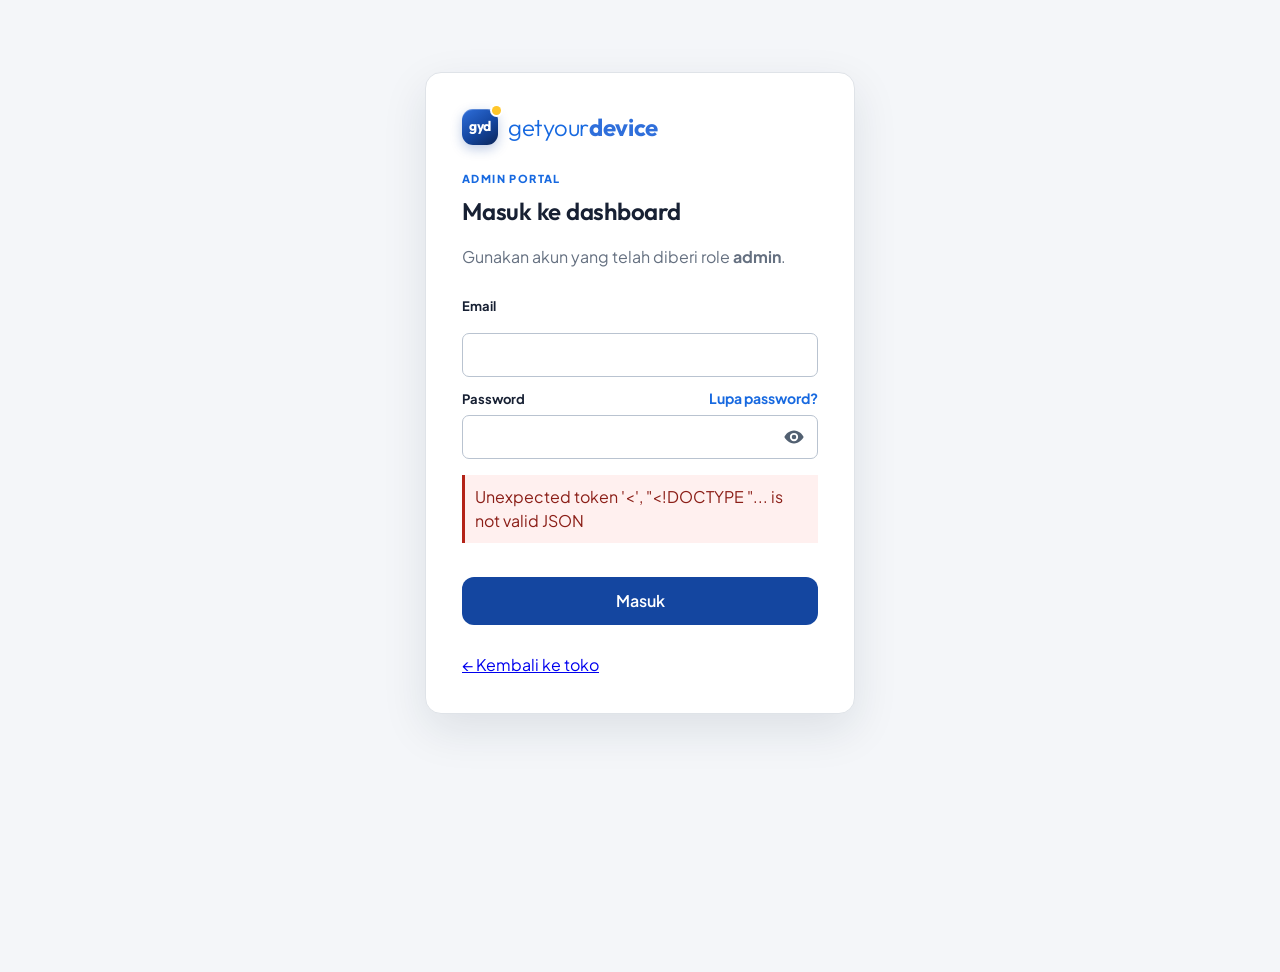
==== commit 2e7b2ab5: "Redesign: GYD identity, budget filter and purposeful motion Owner direction (now in DESIGN.md): a mi" ====
--- a/admin.html
+++ b/admin.html
@@ -6,7 +6,7 @@
   <link rel="stylesheet" href="./styles.css"><link rel="stylesheet" href="./admin.css">
   <link rel="preconnect" href="https://fonts.googleapis.com">
   <link rel="preconnect" href="https://fonts.gstatic.com" crossorigin>
-  <link href="https://fonts.googleapis.com/css2?family=Outfit:wght@300;400;600;700&display=swap" rel="stylesheet">
+  <link href="https://fonts.googleapis.com/css2?family=Outfit:wght@300;400;600;700&family=Plus+Jakarta+Sans:wght@400;500;600;700&display=swap" rel="stylesheet">
   <link rel="icon" href="./favicon.ico" sizes="any">
   <link rel="icon" href="./favicon-32.png" type="image/png" sizes="32x32">
   <link rel="icon" href="./favicon.svg" type="image/svg+xml">
@@ -35,7 +35,7 @@
       </section>
     </section>
   </main>
-  <dialog id="productDialog"><form id="productForm"><div class="dialog-head"><h2 id="formTitle">Tambah produk</h2><button type="button" id="closeDialog" aria-label="Tutup">×</button></div><input id="productId" type="hidden"><div class="form-grid"><label>Nama<input id="name" required></label><label>Kategori<select id="category" required><option value="">Pilih kategori</option><option value="Smartphone">Smartphone</option><option value="Laptop">Laptop</option><option value="Tablet">Tablet</option><option value="Smartwatch">Smartwatch</option><option value="Audio">Audio</option><option value="Accessories">Aksesori</option></select><small id="categoryHint" class="field-hint hidden"></small></label><label>Brand<select id="brand" required></select><input id="brandOther" class="hidden" maxlength="40" placeholder="Tulis nama brand" aria-label="Nama brand lainnya"></label><label>Harga<input id="price" type="number" min="0" step="1" required></label><label>Harga asli<input id="originalPrice" type="number" min="0" step="1"></label><label>Stok<input id="stock" type="number" min="0" step="1" required></label><label>Rating<input id="rating" type="number" min="0" max="5" step="0.1"></label><label>Garansi<select id="warranty"><option value="">Belum diisi</option><option value="resmi">Garansi resmi Indonesia</option><option value="tam">Garansi distributor TAM</option><option value="blibli">Garansi Blibli</option></select><small>Tampil di halaman produk.</small></label><label>Berat paket (gram)<input id="weightGrams" type="number" min="1" step="1" placeholder="Contoh: 500"><small>Isi saat data fisik produk sudah diketahui.</small></label><label>Panjang paket (cm)<input id="lengthCm" type="number" min="0.1" step="0.1" placeholder="Contoh: 20"></label><label>Lebar paket (cm)<input id="widthCm" type="number" min="0.1" step="0.1" placeholder="Contoh: 12"></label><label>Tinggi paket (cm)<input id="heightCm" type="number" min="0.1" step="0.1" placeholder="Contoh: 8"></label><div class="wide gallery-field"><div class="gallery-head"><div><strong>Foto produk</strong><small>Minimal 3, maksimal 8. Foto pertama menjadi sampul. Setiap foto dipotong otomatis ke <b>Kotak 1:1</b> atau <b>Landscape 4:3</b>.</small></div><label class="secondary gallery-add">+ Tambah foto<input id="imageFile" type="file" accept="image/jpeg,image/png,image/webp" multiple></label></div><div id="imagePreview" class="gallery-grid" aria-live="polite"></div></div><label class="wide">Deskripsi<textarea id="description" rows="3"></textarea></label><label class="wide">Spesifikasi utama<textarea id="specifications" rows="4" placeholder="Satu spesifikasi per baris, contoh:&#10;8 GB / 256 GB&#10;Kamera 50 MP&#10;Baterai 5.000 mAh"></textarea><small>Satu per baris, maksimal 12. Tampil sebagai kotak spesifikasi di halaman produk.</small></label><label class="check wide"><input id="isActive" type="checkbox" checked> Produk aktif dan terlihat di storefront</label></div><p id="formError" class="admin-error hidden" role="alert"></p><div class="dialog-actions"><button id="cancelDialog" class="secondary" type="button">Batal</button><button id="saveProductButton" class="primary" type="submit">Simpan</button></div></form></dialog>
+  <dialog id="productDialog"><form id="productForm"><div class="dialog-head"><h2 id="formTitle">Tambah produk</h2><button type="button" id="closeDialog" aria-label="Tutup">×</button></div><input id="productId" type="hidden"><div class="form-grid"><label>Nama<input id="name" required></label><label>Kategori<select id="category" required><option value="">Pilih kategori</option><option value="Smartphone">Smartphone</option><option value="Laptop">Laptop</option><option value="Tablet">Tablet</option><option value="Smartwatch">Smartwatch</option><option value="Audio">Audio</option><option value="Accessories">Aksesori</option></select><small id="categoryHint" class="field-hint hidden"></small></label><label>Brand<select id="brand" required></select><input id="brandOther" class="hidden" maxlength="40" placeholder="Tulis nama brand" aria-label="Nama brand lainnya"></label><label>Harga<input id="price" type="number" min="0" step="1" required></label><label>Harga asli<input id="originalPrice" type="number" min="0" step="1"></label><label>Stok<input id="stock" type="number" min="0" step="1" required></label><label>Rating<input id="rating" type="number" min="0" max="5" step="0.1"></label><label>Garansi<select id="warranty"><option value="">Belum diisi</option><option value="resmi">Garansi resmi Indonesia</option><option value="tam">Garansi distributor TAM</option><option value="blibli">Garansi Blibli</option></select><small>Tampil di halaman produk.</small></label><label>Berat paket (gram)<input id="weightGrams" type="number" min="1" step="1" placeholder="Contoh: 500"><small>Isi saat data fisik produk sudah diketahui.</small></label><label>Panjang paket (cm)<input id="lengthCm" type="number" min="0.1" step="0.1" placeholder="Contoh: 20"></label><label>Lebar paket (cm)<input id="widthCm" type="number" min="0.1" step="0.1" placeholder="Contoh: 12"></label><label>Tinggi paket (cm)<input id="heightCm" type="number" min="0.1" step="0.1" placeholder="Contoh: 8"></label><div class="wide gallery-field"><div class="gallery-head"><div><strong>Foto produk</strong><small>Minimal 3, maksimal 8. Foto pertama menjadi sampul. Setiap foto dipotong otomatis ke <b>Kotak 1:1</b> atau <b>Landscape 4:3</b>.</small></div><label class="secondary gallery-add">+ Tambah foto<input id="imageFile" type="file" accept="image/jpeg,image/png,image/webp" multiple></label></div><div id="imagePreview" class="gallery-grid" aria-live="polite"></div></div><label class="wide">Deskripsi<textarea id="description" rows="3"></textarea></label><label class="wide">Spesifikasi utama<textarea id="specifications" rows="4" placeholder="Satu spesifikasi per baris, contoh:&#10;8 GB / 256 GB&#10;Kamera 50 MP&#10;Baterai 5.000 mAh"></textarea><small>Satu per baris, maksimal 12. Tampil sebagai kotak spesifikasi di halaman produk.</small></label><label class="check wide"><input id="isActive" type="checkbox" checked> Produk aktif dan terlihat di storefront</label><label class="check wide"><input id="isNew" type="checkbox"> Tandai sebagai Baru (tampil di section "Baru" beranda, maksimal 3 produk)</label></div><p id="formError" class="admin-error hidden" role="alert"></p><div class="dialog-actions"><button id="cancelDialog" class="secondary" type="button">Batal</button><button id="saveProductButton" class="primary" type="submit">Simpan</button></div></form></dialog>
   <dialog id="orderDialog" class="order-dialog"><div class="order-dialog-body"><div class="dialog-head"><div><p class="eyebrow">DETAIL PESANAN</p><h2 id="orderDetailTitle">Pesanan</h2></div><button type="button" id="closeOrderDialog" aria-label="Tutup">×</button></div><div id="orderDetailContent"></div></div></dialog>
   <div id="adminToast" class="toast hidden" role="status"></div><div id="printArea" class="print-area" aria-hidden="true"></div><script src="./shipping-label.js"></script><script src="./admin.js"></script>
 </body></html>
--- a/styles.css
+++ b/styles.css
@@ -1,4 +1,5 @@
-:root{--navy:#10233f;--blue:#1769e0;--blue-dark:#0d55bb;--orange:#f59e0b;--ink:#172033;--muted:#5f6b7a;--line:#dce2ea;--bg:#f5f7fa;--white:#fff;--success:#16834b;--danger:#b42318;--shadow:0 8px 24px rgba(16,35,63,.1);--radius:12px}*{box-sizing:border-box}html{scroll-behavior:smooth}body{margin:0;color:var(--ink);background:var(--white);font-family:Arial,"Helvetica Neue",sans-serif;font-size:16px;line-height:1.5}button,input,select,textarea{font:inherit}button{cursor:pointer}button:focus-visible,input:focus-visible,select:focus-visible,textarea:focus-visible,a:focus-visible{outline:3px solid #f6b93b;outline-offset:2px}.container{width:min(1180px,calc(100% - 40px));margin-inline:auto}.hidden{display:none!important}.sr-only{position:absolute;width:1px;height:1px;padding:0;margin:-1px;overflow:hidden;clip:rect(0,0,0,0);white-space:nowrap;border:0}.skip-link{position:fixed;top:8px;left:8px;z-index:200;transform:translateY(-150%);background:#fff;padding:10px 14px;color:var(--navy)}.skip-link:focus{transform:none}.utility-bar{background:var(--navy);color:#eaf1fb;font-size:13px}.utility-inner{height:34px;display:flex;align-items:center;justify-content:space-between}.site-header{position:sticky;top:0;z-index:40;background:#fff;box-shadow:0 1px 6px rgba(16,35,63,.12)}.header-main{min-height:76px;display:grid;grid-template-columns:220px 1fr auto;gap:24px;align-items:center}.brand{display:flex;align-items:center;gap:9px;border:0;background:none;padding:0;color:var(--navy);font-weight:800;font-size:18px;letter-spacing:-.3px}.brand>span:last-child>span{color:var(--blue)}.brand-mark{display:grid;place-items:center;width:36px;height:36px;border-radius:9px;background:var(--blue);color:#fff;font-size:21px}.search-wrap{height:44px;display:flex;border:2px solid var(--blue);border-radius:9px;overflow:hidden}.search-wrap input{min-width:0;flex:1;border:0;padding:0 14px;color:var(--ink)}.search-wrap button{border:0;background:var(--blue);color:#fff;padding:0 19px;font-weight:700}.header-actions{display:flex;gap:8px}.icon-button{position:relative;display:flex;align-items:center;gap:7px;border:0;background:transparent;border-radius:8px;padding:10px;color:var(--navy);font-weight:700}.icon-button:hover{background:#eef5ff}.cart-button b{position:absolute;top:1px;left:25px;display:grid;place-items:center;min-width:19px;height:19px;padding:0 4px;border-radius:10px;background:var(--orange);color:#172033;font-size:11px}.category-bar{border-top:1px solid #edf0f4}.categories{display:flex;justify-content:center;gap:5px;overflow:auto;scrollbar-width:none}.categories button{white-space:nowrap;border:0;background:transparent;padding:11px 18px;color:#344054;font-weight:700;font-size:14px}.categories button:hover,.categories button.active{color:var(--blue);background:#edf5ff}.hero{background:linear-gradient(110deg,#eef5ff 0,#f8fbff 58%,#fff6e7 100%);border-bottom:1px solid #e6eaf0}.hero-grid{display:grid;grid-template-columns:1fr .85fr;gap:54px;align-items:center;min-height:440px;padding-block:44px}.pill{display:inline-block;background:#dceaff;color:#1455aa;border-radius:20px;padding:6px 12px;font-weight:700;font-size:13px}.hero h1{max-width:600px;margin:14px 0;font-size:clamp(34px,4.4vw,54px);line-height:1.08;letter-spacing:-1.4px;color:var(--navy)}.hero-copy>p{max-width:590px;margin:0;color:var(--muted);font-size:18px}.hero-actions{display:flex;gap:10px;margin:24px 0 20px}.primary,.secondary{min-height:44px;border-radius:8px;padding:10px 18px;font-weight:700}.primary{border:1px solid var(--blue);background:var(--blue);color:#fff}.primary:hover{background:var(--blue-dark)}.primary:disabled{background:#9aa4b2;border-color:#9aa4b2;cursor:not-allowed}.secondary{border:1px solid #b9c4d2;background:#fff;color:var(--navy)}.secondary:hover{background:#f3f6fa}.full{width:100%}.text-button{border:0;background:none;color:var(--blue);padding:10px;font-weight:700}.trust-list{display:flex;flex-wrap:wrap;gap:18px;margin:0;padding:0;list-style:none;color:#3f4b5a;font-size:14px}.trust-list li::first-letter{color:var(--success)}.hero-visual{position:relative;overflow:hidden;border-radius:18px;box-shadow:var(--shadow);background:#fff}.hero-visual img{display:block;width:100%;height:330px;object-fit:cover}.deal-badge{position:absolute;top:16px;left:16px;padding:6px 10px;border-radius:5px;background:var(--orange);font-size:12px;font-weight:800}.deal-copy{position:absolute;inset:auto 0 0;padding:36px 20px 18px;background:linear-gradient(transparent,rgba(4,14,28,.88));color:#fff}.deal-copy span,.deal-copy strong{display:block}.deal-copy strong{font-size:20px}.benefits{display:grid;grid-template-columns:repeat(4,1fr);margin-top:28px;border:1px solid var(--line);border-radius:var(--radius);background:#fff}.benefits article{display:flex;gap:12px;align-items:center;padding:19px;border-right:1px solid var(--line)}.benefits article:last-child{border:0}.benefits article>span{display:grid;place-items:center;width:38px;height:38px;flex:0 0 auto;border-radius:50%;background:#eaf3ff;color:var(--blue);font-size:20px}.benefits strong,.benefits small{display:block}.benefits small{margin-top:2px;color:var(--muted)}.category-section{padding-block:55px}.section-title{display:flex;justify-content:space-between;align-items:end;gap:20px;margin-bottom:22px}.section-title h1,.section-title h2{margin:4px 0;color:var(--navy);line-height:1.2}.section-title h2{font-size:28px}.section-title p{margin:4px 0;color:var(--muted)}.overline{font-size:12px;letter-spacing:1.4px;font-weight:800;color:var(--blue)}.category-cards{display:grid;grid-template-columns:repeat(6,1fr);gap:13px}.category-card{border:1px solid var(--line);border-radius:12px;background:#fff;padding:19px 10px;text-align:center;color:var(--ink)}.category-card:hover{border-color:#83b6fa;box-shadow:0 5px 15px rgba(23,105,224,.09);transform:translateY(-2px)}.category-card span{display:grid;place-items:center;width:54px;height:54px;margin:0 auto 10px;border-radius:50%;background:#eef5ff;font-size:27px}.category-card strong{display:block;font-size:14px}.products-section{padding:50px 0 70px;background:var(--bg)}.product-heading select{width:auto;min-width:180px}.product-grid{display:grid;grid-template-columns:repeat(4,1fr);gap:18px}.product-card{position:relative;display:flex;flex-direction:column;overflow:hidden;border:1px solid var(--line);border-radius:12px;background:#fff;transition:.18s}.product-card:hover{transform:translateY(-3px);box-shadow:var(--shadow)}.product-image-wrap{position:relative;aspect-ratio:1/1;background:#eef1f5;overflow:hidden}.product-img{display:block;width:100%;height:100%;object-fit:cover;transition:.25s}.product-card:hover .product-img{transform:scale(1.025)}.product-badge{position:absolute;top:10px;left:10px;border-radius:5px;background:var(--orange);padding:4px 8px;font-size:11px;font-weight:800}.product-info{display:flex;flex-direction:column;flex:1;padding:15px}.product-category{color:var(--blue);font-size:12px;font-weight:800;text-transform:uppercase}.product-info h3{margin:6px 0;line-height:1.3;font-size:16px}.product-description{display:-webkit-box;overflow:hidden;margin:0 0 10px;color:var(--muted);font-size:14px;-webkit-line-clamp:2;-webkit-box-orient:vertical}.stock{margin-top:auto;font-size:13px;color:var(--success);font-weight:700}.stock.low{color:#b45309}.stock.out{color:var(--danger)}.price{margin:5px 0 12px;color:var(--navy);font-size:19px;font-weight:800}.product-actions{display:grid;grid-template-columns:1fr 1fr;gap:8px}.product-actions button{min-height:40px;padding:8px;font-size:14px}.empty-state,.error-state,.loading-state{grid-column:1/-1;text-align:center;border:1px dashed #b8c3d1;border-radius:12px;background:#fff;padding:44px 20px}.state-icon{display:block;margin-bottom:10px;font-size:36px}.empty-state h3,.error-state h3{margin:0 0 4px}.empty-state p,.error-state p{margin:0 0 16px;color:var(--muted)}.loading-cards{grid-column:1/-1;display:grid;grid-template-columns:repeat(4,1fr);gap:18px}.skeleton{height:380px;border-radius:12px;background:linear-gradient(90deg,#e8ebef 25%,#f5f6f8 50%,#e8ebef 75%);background-size:200% 100%;animation:loading 1.3s infinite}@keyframes loading{to{background-position:-200% 0}}footer{background:var(--navy);color:#dbe4ef;padding:46px 0 0}.footer-grid{display:grid;grid-template-columns:2fr repeat(3,1fr);gap:40px}.footer-brand{color:#fff}.footer-grid>div>strong{display:block;margin-bottom:12px;color:#fff}.footer-grid p{max-width:320px;color:#aebdce;font-size:14px}.footer-grid button:not(.brand){display:block;border:0;background:none;padding:4px 0;color:#c8d5e3;text-align:left}.copyright{margin-top:36px;padding-block:18px;border-top:1px solid #31445f;color:#9dafc3;font-size:13px}.overlay{position:fixed;inset:0;z-index:80}.backdrop{position:absolute;inset:0;width:100%;border:0;background:rgba(10,20,35,.55)}.drawer{position:absolute;right:0;top:0;display:flex;flex-direction:column;width:min(450px,94vw);height:100%;padding:22px;background:#fff;box-shadow:-8px 0 30px rgba(0,0,0,.18)}.drawer-head{display:flex;align-items:start;justify-content:space-between;border-bottom:1px solid var(--line);padding-bottom:14px}.drawer-head h2{margin:2px 0}.close-button{display:grid;place-items:center;width:40px;height:40px;border:0;border-radius:50%;background:#edf0f4;color:#27364b;font-size:25px}.cart-items{flex:1;overflow:auto}.cart-row{display:grid;grid-template-columns:72px 1fr auto;gap:12px;padding:16px 0;border-bottom:1px solid var(--line)}.cart-row img{width:72px;height:72px;border-radius:8px;object-fit:cover}.cart-row strong{font-size:14px}.cart-row .item-price{color:var(--muted);font-size:13px}.qty-control{display:flex;align-items:center;align-self:end;border:1px solid #bdc6d1;border-radius:7px}.qty-control button{width:30px;height:30px;border:0;background:#fff;font-weight:bold}.qty-control span{min-width:25px;text-align:center}.remove-item{border:0;background:none;padding:4px 0;color:var(--danger);font-size:12px}.cart-footer{padding-top:15px;border-top:1px solid var(--line)}.cart-footer>div:first-child{display:flex;justify-content:space-between;font-size:19px}.cart-footer small{display:block;margin:5px 0 14px;color:var(--muted)}.modal{position:fixed;inset:0;z-index:90;display:grid;place-items:center;padding:20px;background:rgba(10,20,35,.62);overflow:auto}.modal-card{position:relative;width:min(600px,100%);max-height:calc(100vh - 40px);overflow:auto;border-radius:16px;background:#fff;padding:28px;box-shadow:0 20px 55px rgba(0,0,0,.25)}.modal-card>.close-button{position:absolute;right:18px;top:18px}.modal-card h2{margin:4px 45px 8px 0;color:var(--navy)}label{display:block;margin:13px 0 6px;font-weight:700;font-size:14px}input,select,textarea{width:100%;min-height:43px;border:1px solid #b9c3d0;border-radius:7px;background:#fff;padding:9px 11px;color:var(--ink)}textarea{resize:vertical}.field-row{display:grid;grid-template-columns:1fr 1fr;gap:12px}fieldset{min-width:0;margin:0 0 20px;padding:0;border:0}legend{margin-bottom:5px;color:var(--navy);font-weight:800;font-size:18px}.checkout-card{width:min(980px,100%)}.checkout-layout{display:grid;grid-template-columns:1.25fr .75fr;gap:28px}.choice-list{display:grid;gap:8px}.choice{display:flex;gap:10px;align-items:center;margin:0;border:1px solid var(--line);border-radius:8px;padding:11px}.choice:has(input:checked){border-color:var(--blue);background:#f2f7ff}.choice input{width:18px;min-height:auto;margin:0}.choice span{flex:1}.choice strong,.choice small{display:block}.choice small{color:var(--muted);font-weight:400}.loading-shipping{border:1px dashed var(--line);border-radius:8px;padding:18px;color:var(--muted);text-align:center;background:#f8fafc}.shipping-rate-source{margin-bottom:10px;border-radius:8px;background:#ecfdf3;padding:9px 11px;color:#166534;font-size:12px;font-weight:700}.shipping-rate-source.fallback{background:#fff7ed;color:#9a3412}.order-summary{align-self:start;position:sticky;top:0;border-radius:10px;background:var(--bg);padding:18px}.order-summary h3{margin-top:0}.summary-item{display:grid;grid-template-columns:1fr auto;gap:8px;margin:10px 0;font-size:14px}.summary-item small{display:block;color:var(--muted)}.summary-line{display:flex;justify-content:space-between;margin-top:9px}.summary-line.total{margin-top:14px;padding-top:12px;border-top:1px solid var(--line);font-size:18px}.secure-note{text-align:center;color:var(--muted);font-size:12px}.option-grid{display:grid;grid-template-columns:1fr 1fr;gap:10px}.option-grid label{margin:0}.option-grid input{position:absolute;opacity:0;pointer-events:none}.option-grid label>span{display:flex;flex-direction:column;min-height:116px;border:1px solid var(--line);border-radius:9px;padding:13px;font-size:23px}.option-grid strong{margin-top:4px;font-size:14px}.option-grid small{color:var(--muted);font-size:12px}.option-grid input:checked+span{border-color:var(--blue);background:#eff6ff;box-shadow:inset 0 0 0 1px var(--blue)}.helper-card form>.primary{margin-top:20px}.success-card{text-align:center;width:min(440px,100%)}.success-icon{display:grid;place-items:center;width:66px;height:66px;margin:0 auto 16px;border-radius:50%;background:#dcfce7;color:var(--success);font-size:34px;font-weight:bold}.toast{position:fixed;z-index:120;bottom:25px;left:50%;transform:translateX(-50%);max-width:calc(100% - 30px);border-radius:8px;background:#172033;color:#fff;padding:12px 18px;box-shadow:var(--shadow)}.admin-view{padding-block:50px;min-height:70vh}.tabs{display:flex;gap:5px;margin:18px 0}.tabs button{border:1px solid var(--line);background:#fff;padding:9px 18px;font-weight:700}.tabs button.active{background:var(--navy);color:#fff}.admin-grid{display:grid;grid-template-columns:360px 1fr;gap:20px}.panel{border:1px solid var(--line);border-radius:12px;background:#fff;padding:20px}.panel h2{margin-top:0;font-size:20px}.form-actions{display:flex;gap:8px;margin-top:16px}.admin-item{display:grid;grid-template-columns:58px 1fr auto;gap:12px;align-items:center;padding:11px 0;border-bottom:1px solid var(--line)}.admin-thumb{width:58px;height:58px;border-radius:7px;object-fit:cover}.admin-item small{display:block;color:var(--muted)}.admin-item-actions{display:flex;gap:5px}.mini{border:1px solid var(--line);border-radius:6px;background:#fff;padding:6px 9px}.danger{color:var(--danger)}.order-card{display:grid;grid-template-columns:1fr auto;gap:15px;padding:16px 0;border-bottom:1px solid var(--line)}.order-card p{margin:4px 0;color:var(--muted);font-size:14px}.order-card select{width:auto}.status{display:inline-block;border-radius:12px;background:#fff3d6;padding:3px 8px;font-size:12px}
+/* GYD design tokens: the only :root in this file. Direction and reasons live in DESIGN.md. */
+:root{--ink:#141821;--ink-soft:#3b4250;--muted:#5b6472;--line:#e4e7ec;--bg:#f6f7f9;--white:#fff;--blue:#1446a0;--blue-dark:#0f3780;--blue-bright:#2f6fdb;--navy:#0b2559;--blue-tint:#eaf1ff;--yellow:#ffc629;--yellow-dark:#f2b705;--yellow-tint:#fff6d6;--orange:#f59e0b;--success:#16834b;--danger:#b42318;--shadow:0 12px 32px rgba(11,37,89,.1);--radius:16px;--radius-control:12px;--font-display:"Outfit",system-ui,sans-serif;--font-body:"Plus Jakarta Sans",system-ui,sans-serif;--ease-out:cubic-bezier(.22,1,.36,1)}*{box-sizing:border-box}html{scroll-behavior:smooth}body{margin:0;color:var(--ink);background:var(--white);font-family:var(--font-body);font-size:16px;line-height:1.5}button,input,select,textarea{font:inherit}button{cursor:pointer}button:focus-visible,input:focus-visible,select:focus-visible,textarea:focus-visible,a:focus-visible{outline:3px solid #f6b93b;outline-offset:2px}.container{width:min(1180px,calc(100% - 40px));margin-inline:auto}.hidden{display:none!important}.sr-only{position:absolute;width:1px;height:1px;padding:0;margin:-1px;overflow:hidden;clip:rect(0,0,0,0);white-space:nowrap;border:0}.skip-link{position:fixed;top:8px;left:8px;z-index:200;transform:translateY(-150%);background:#fff;padding:10px 14px;color:var(--navy)}.skip-link:focus{transform:none}.utility-bar{background:var(--navy);color:#eaf1fb;font-size:13px}.utility-inner{height:34px;display:flex;align-items:center;justify-content:space-between}.site-header{position:sticky;top:0;z-index:40;background:#fff;box-shadow:0 1px 6px rgba(16,35,63,.12)}.header-main{min-height:76px;display:grid;grid-template-columns:220px 1fr auto;gap:24px;align-items:center}.brand{display:flex;align-items:center;gap:9px;border:0;background:none;padding:0;color:var(--navy);font-weight:800;font-size:18px;letter-spacing:-.3px}.brand>span:last-child>span{color:var(--blue)}.brand-mark{display:grid;place-items:center;width:36px;height:36px;border-radius:9px;background:var(--blue);color:#fff;font-size:21px}.search-wrap{height:44px;display:flex;border:2px solid var(--blue);border-radius:9px;overflow:hidden}.search-wrap input{min-width:0;flex:1;border:0;padding:0 14px;color:var(--ink)}.search-wrap button{border:0;background:var(--blue);color:#fff;padding:0 19px;font-weight:700}.header-actions{display:flex;gap:8px}.icon-button{position:relative;display:flex;align-items:center;gap:7px;border:0;background:transparent;border-radius:8px;padding:10px;color:var(--navy);font-weight:700}.icon-button:hover{background:#eef5ff}.cart-button b{position:absolute;top:1px;left:25px;display:grid;place-items:center;min-width:19px;height:19px;padding:0 4px;border-radius:10px;background:var(--orange);color:#172033;font-size:11px}.category-bar{border-top:1px solid #edf0f4}.categories{display:flex;justify-content:center;gap:5px;overflow:auto;scrollbar-width:none}.categories button{white-space:nowrap;border:0;background:transparent;padding:11px 18px;color:#344054;font-weight:700;font-size:14px}.categories button:hover,.categories button.active{color:var(--blue);background:#edf5ff}.hero{background:linear-gradient(110deg,#eef5ff 0,#f8fbff 58%,#fff6e7 100%);border-bottom:1px solid #e6eaf0}.hero-grid{display:grid;grid-template-columns:1fr .85fr;gap:54px;align-items:center;min-height:440px;padding-block:44px}.pill{display:inline-block;background:#dceaff;color:#1455aa;border-radius:20px;padding:6px 12px;font-weight:700;font-size:13px}.hero h1{max-width:600px;margin:14px 0;font-size:clamp(34px,4.4vw,54px);line-height:1.08;letter-spacing:-1.4px;color:var(--navy)}.hero-copy>p{max-width:590px;margin:0;color:var(--muted);font-size:18px}.hero-actions{display:flex;gap:10px;margin:24px 0 20px}.primary,.secondary{min-height:44px;border-radius:8px;padding:10px 18px;font-weight:700}.primary{border:1px solid var(--blue);background:var(--blue);color:#fff}.primary:hover{background:var(--blue-dark)}.primary:disabled{background:#9aa4b2;border-color:#9aa4b2;cursor:not-allowed}.secondary{border:1px solid #b9c4d2;background:#fff;color:var(--navy)}.secondary:hover{background:#f3f6fa}.full{width:100%}.text-button{border:0;background:none;color:var(--blue);padding:10px;font-weight:700}.trust-list{display:flex;flex-wrap:wrap;gap:18px;margin:0;padding:0;list-style:none;color:#3f4b5a;font-size:14px}.trust-list li::first-letter{color:var(--success)}.hero-visual{position:relative;overflow:hidden;border-radius:18px;box-shadow:var(--shadow);background:#fff}.hero-visual img{display:block;width:100%;height:330px;object-fit:cover}.deal-badge{position:absolute;top:16px;left:16px;padding:6px 10px;border-radius:5px;background:var(--orange);font-size:12px;font-weight:800}.deal-copy{position:absolute;inset:auto 0 0;padding:36px 20px 18px;background:linear-gradient(transparent,rgba(4,14,28,.88));color:#fff}.deal-copy span,.deal-copy strong{display:block}.deal-copy strong{font-size:20px}.benefits{display:grid;grid-template-columns:repeat(4,1fr);margin-top:28px;border:1px solid var(--line);border-radius:var(--radius);background:#fff}.benefits article{display:flex;gap:12px;align-items:center;padding:19px;border-right:1px solid var(--line)}.benefits article:last-child{border:0}.benefits article>span{display:grid;place-items:center;width:38px;height:38px;flex:0 0 auto;border-radius:50%;background:#eaf3ff;color:var(--blue);font-size:20px}.benefits strong,.benefits small{display:block}.benefits small{margin-top:2px;color:var(--muted)}.category-section{padding-block:55px}.section-title{display:flex;justify-content:space-between;align-items:end;gap:20px;margin-bottom:22px}.section-title h1,.section-title h2{margin:4px 0;color:var(--navy);line-height:1.2}.section-title h2{font-size:28px}.section-title p{margin:4px 0;color:var(--muted)}.overline{font-size:12px;letter-spacing:1.4px;font-weight:800;color:var(--blue)}.category-cards{display:grid;grid-template-columns:repeat(6,1fr);gap:13px}.category-card{border:1px solid var(--line);border-radius:12px;background:#fff;padding:19px 10px;text-align:center;color:var(--ink)}.category-card:hover{border-color:#83b6fa;box-shadow:0 5px 15px rgba(23,105,224,.09);transform:translateY(-2px)}.category-card span{display:grid;place-items:center;width:54px;height:54px;margin:0 auto 10px;border-radius:50%;background:#eef5ff;font-size:27px}.category-card strong{display:block;font-size:14px}.products-section{padding:50px 0 70px;background:var(--bg)}.product-heading select{width:auto;min-width:180px}.product-grid{display:grid;grid-template-columns:repeat(4,1fr);gap:18px}.product-card{position:relative;display:flex;flex-direction:column;overflow:hidden;border:1px solid var(--line);border-radius:12px;background:#fff;transition:.18s}.product-card:hover{transform:translateY(-3px);box-shadow:var(--shadow)}.product-image-wrap{position:relative;aspect-ratio:1/1;background:#eef1f5;overflow:hidden}.product-img{display:block;width:100%;height:100%;object-fit:cover;transition:.25s}.product-card:hover .product-img{transform:scale(1.025)}.product-badge{position:absolute;top:10px;left:10px;border-radius:5px;background:var(--orange);padding:4px 8px;font-size:11px;font-weight:800}.product-info{display:flex;flex-direction:column;flex:1;padding:15px}.product-category{color:var(--blue);font-size:12px;font-weight:800;text-transform:uppercase}.product-info h3{margin:6px 0;line-height:1.3;font-size:16px}.product-description{display:-webkit-box;overflow:hidden;margin:0 0 10px;color:var(--muted);font-size:14px;-webkit-line-clamp:2;-webkit-box-orient:vertical}.stock{margin-top:auto;font-size:13px;color:var(--success);font-weight:700}.stock.low{color:#b45309}.stock.out{color:var(--danger)}.price{margin:5px 0 12px;color:var(--navy);font-size:19px;font-weight:800}.product-actions{display:grid;grid-template-columns:1fr 1fr;gap:8px}.product-actions button{min-height:40px;padding:8px;font-size:14px}.empty-state,.error-state,.loading-state{grid-column:1/-1;text-align:center;border:1px dashed #b8c3d1;border-radius:12px;background:#fff;padding:44px 20px}.state-icon{display:block;margin-bottom:10px;font-size:36px}.empty-state h3,.error-state h3{margin:0 0 4px}.empty-state p,.error-state p{margin:0 0 16px;color:var(--muted)}.loading-cards{grid-column:1/-1;display:grid;grid-template-columns:repeat(4,1fr);gap:18px}.skeleton{height:380px;border-radius:12px;background:linear-gradient(90deg,#e8ebef 25%,#f5f6f8 50%,#e8ebef 75%);background-size:200% 100%;animation:loading 1.3s infinite}@keyframes loading{to{background-position:-200% 0}}footer{background:var(--navy);color:#dbe4ef;padding:46px 0 0}.footer-grid{display:grid;grid-template-columns:2fr repeat(3,1fr);gap:40px}.footer-brand{color:#fff}.footer-grid>div>strong{display:block;margin-bottom:12px;color:#fff}.footer-grid p{max-width:320px;color:#aebdce;font-size:14px}.footer-grid button:not(.brand){display:block;border:0;background:none;padding:4px 0;color:#c8d5e3;text-align:left}.copyright{margin-top:36px;padding-block:18px;border-top:1px solid #31445f;color:#9dafc3;font-size:13px}.overlay{position:fixed;inset:0;z-index:80}.backdrop{position:absolute;inset:0;width:100%;border:0;background:rgba(10,20,35,.55)}.drawer{position:absolute;right:0;top:0;display:flex;flex-direction:column;width:min(450px,94vw);height:100%;padding:22px;background:#fff;box-shadow:-8px 0 30px rgba(0,0,0,.18)}.drawer-head{display:flex;align-items:start;justify-content:space-between;border-bottom:1px solid var(--line);padding-bottom:14px}.drawer-head h2{margin:2px 0}.close-button{display:grid;place-items:center;width:40px;height:40px;border:0;border-radius:50%;background:#edf0f4;color:#27364b;font-size:25px}.cart-items{flex:1;overflow:auto}.cart-row{display:grid;grid-template-columns:72px 1fr auto;gap:12px;padding:16px 0;border-bottom:1px solid var(--line)}.cart-row img{width:72px;height:72px;border-radius:8px;object-fit:cover}.cart-row strong{font-size:14px}.cart-row .item-price{color:var(--muted);font-size:13px}.qty-control{display:flex;align-items:center;align-self:end;border:1px solid #bdc6d1;border-radius:7px}.qty-control button{width:30px;height:30px;border:0;background:#fff;font-weight:bold}.qty-control span{min-width:25px;text-align:center}.remove-item{border:0;background:none;padding:4px 0;color:var(--danger);font-size:12px}.cart-footer{padding-top:15px;border-top:1px solid var(--line)}.cart-footer>div:first-child{display:flex;justify-content:space-between;font-size:19px}.cart-footer small{display:block;margin:5px 0 14px;color:var(--muted)}.modal{position:fixed;inset:0;z-index:90;display:grid;place-items:center;padding:20px;background:rgba(10,20,35,.62);overflow:auto}.modal-card{position:relative;width:min(600px,100%);max-height:calc(100vh - 40px);overflow:auto;border-radius:16px;background:#fff;padding:28px;box-shadow:0 20px 55px rgba(0,0,0,.25)}.modal-card>.close-button{position:absolute;right:18px;top:18px}.modal-card h2{margin:4px 45px 8px 0;color:var(--navy)}label{display:block;margin:13px 0 6px;font-weight:700;font-size:14px}input,select,textarea{width:100%;min-height:43px;border:1px solid #b9c3d0;border-radius:7px;background:#fff;padding:9px 11px;color:var(--ink)}textarea{resize:vertical}.field-row{display:grid;grid-template-columns:1fr 1fr;gap:12px}fieldset{min-width:0;margin:0 0 20px;padding:0;border:0}legend{margin-bottom:5px;color:var(--navy);font-weight:800;font-size:18px}.checkout-card{width:min(980px,100%)}.checkout-layout{display:grid;grid-template-columns:1.25fr .75fr;gap:28px}.choice-list{display:grid;gap:8px}.choice{display:flex;gap:10px;align-items:center;margin:0;border:1px solid var(--line);border-radius:8px;padding:11px}.choice:has(input:checked){border-color:var(--blue);background:#f2f7ff}.choice input{width:18px;min-height:auto;margin:0}.choice span{flex:1}.choice strong,.choice small{display:block}.choice small{color:var(--muted);font-weight:400}.loading-shipping{border:1px dashed var(--line);border-radius:8px;padding:18px;color:var(--muted);text-align:center;background:#f8fafc}.shipping-rate-source{margin-bottom:10px;border-radius:8px;background:#ecfdf3;padding:9px 11px;color:#166534;font-size:12px;font-weight:700}.shipping-rate-source.fallback{background:#fff7ed;color:#9a3412}.order-summary{align-self:start;position:sticky;top:0;border-radius:10px;background:var(--bg);padding:18px}.order-summary h3{margin-top:0}.summary-item{display:grid;grid-template-columns:1fr auto;gap:8px;margin:10px 0;font-size:14px}.summary-item small{display:block;color:var(--muted)}.summary-line{display:flex;justify-content:space-between;margin-top:9px}.summary-line.total{margin-top:14px;padding-top:12px;border-top:1px solid var(--line);font-size:18px}.secure-note{text-align:center;color:var(--muted);font-size:12px}.option-grid{display:grid;grid-template-columns:1fr 1fr;gap:10px}.option-grid label{margin:0}.option-grid input{position:absolute;opacity:0;pointer-events:none}.option-grid label>span{display:flex;flex-direction:column;min-height:116px;border:1px solid var(--line);border-radius:9px;padding:13px;font-size:23px}.option-grid strong{margin-top:4px;font-size:14px}.option-grid small{color:var(--muted);font-size:12px}.option-grid input:checked+span{border-color:var(--blue);background:#eff6ff;box-shadow:inset 0 0 0 1px var(--blue)}.helper-card form>.primary{margin-top:20px}.success-card{text-align:center;width:min(440px,100%)}.success-icon{display:grid;place-items:center;width:66px;height:66px;margin:0 auto 16px;border-radius:50%;background:#dcfce7;color:var(--success);font-size:34px;font-weight:bold}.toast{position:fixed;z-index:120;bottom:25px;left:50%;transform:translateX(-50%);max-width:calc(100% - 30px);border-radius:8px;background:#172033;color:#fff;padding:12px 18px;box-shadow:var(--shadow)}.admin-view{padding-block:50px;min-height:70vh}.tabs{display:flex;gap:5px;margin:18px 0}.tabs button{border:1px solid var(--line);background:#fff;padding:9px 18px;font-weight:700}.tabs button.active{background:var(--navy);color:#fff}.admin-grid{display:grid;grid-template-columns:360px 1fr;gap:20px}.panel{border:1px solid var(--line);border-radius:12px;background:#fff;padding:20px}.panel h2{margin-top:0;font-size:20px}.form-actions{display:flex;gap:8px;margin-top:16px}.admin-item{display:grid;grid-template-columns:58px 1fr auto;gap:12px;align-items:center;padding:11px 0;border-bottom:1px solid var(--line)}.admin-thumb{width:58px;height:58px;border-radius:7px;object-fit:cover}.admin-item small{display:block;color:var(--muted)}.admin-item-actions{display:flex;gap:5px}.mini{border:1px solid var(--line);border-radius:6px;background:#fff;padding:6px 9px}.danger{color:var(--danger)}.order-card{display:grid;grid-template-columns:1fr auto;gap:15px;padding:16px 0;border-bottom:1px solid var(--line)}.order-card p{margin:4px 0;color:var(--muted);font-size:14px}.order-card select{width:auto}.status{display:inline-block;border-radius:12px;background:#fff3d6;padding:3px 8px;font-size:12px}
 @media(max-width:900px){.header-main{grid-template-columns:auto 1fr}.search-wrap{grid-column:1/-1;grid-row:2;margin-bottom:12px}.hero-grid{grid-template-columns:1fr 1fr;gap:28px}.benefits{grid-template-columns:1fr 1fr}.benefits article:nth-child(2){border-right:0}.benefits article:nth-child(-n+2){border-bottom:1px solid var(--line)}.category-cards{grid-template-columns:repeat(3,1fr)}.product-grid{grid-template-columns:repeat(3,1fr)}.loading-cards{grid-template-columns:repeat(3,1fr)}.footer-grid{grid-template-columns:1.5fr 1fr 1fr}.footer-grid>div:last-child{grid-column:1/-1}.admin-grid{grid-template-columns:1fr}.checkout-layout{grid-template-columns:1fr}.order-summary{position:static;grid-row:1}}
 @media(max-width:680px){.container{width:min(100% - 28px,1180px)}.utility-inner span:not(:first-child){display:none}.utility-inner{justify-content:center}.site-header{position:static}.header-main{min-height:68px;gap:8px}.brand{font-size:15px}.brand-mark{width:32px;height:32px}.header-actions{margin-left:auto}.icon-button span:last-of-type{display:none}.icon-button{padding:9px}.categories{justify-content:flex-start;width:100%;padding-inline:14px}.categories button{padding:10px 13px}.hero-grid{grid-template-columns:1fr;padding-block:28px}.hero h1{font-size:35px}.hero-copy>p{font-size:16px}.hero-visual img{height:240px}.trust-list{gap:10px}.benefits{grid-template-columns:1fr;margin-top:18px}.benefits article{border-right:0;border-bottom:1px solid var(--line)!important}.benefits article:last-child{border:0!important}.category-section{padding-block:40px}.category-cards{grid-template-columns:repeat(2,1fr)}.products-section{padding-block:38px}.product-heading{align-items:start;flex-direction:column}.product-heading select{width:100%}.product-grid{grid-template-columns:repeat(2,1fr);gap:12px}.loading-cards{grid-template-columns:repeat(2,1fr)}.product-info{padding:12px}.product-actions{grid-template-columns:1fr}.product-actions button{font-size:13px}.footer-grid{grid-template-columns:1fr 1fr;gap:28px}.footer-grid>div:first-child,.footer-grid>div:last-child{grid-column:1/-1}.field-row{grid-template-columns:1fr;gap:0}.modal{padding:0;align-items:end}.modal-card{width:100%;max-height:94vh;border-radius:16px 16px 0 0;padding:22px}.option-grid{grid-template-columns:1fr 1fr}.admin-item{grid-template-columns:50px 1fr}.admin-item-actions{grid-column:2}.order-card{grid-template-columns:1fr}.order-card select{width:100%}}
 @media(max-width:420px){.product-grid{grid-template-columns:1fr}.loading-cards{grid-template-columns:1fr}.hero-actions{flex-direction:column}.trust-list{display:grid}.category-card{padding:14px 7px}.option-grid{grid-template-columns:1fr}.footer-grid{grid-template-columns:1fr}.footer-grid>div{grid-column:auto!important}}
@@ -10,39 +11,39 @@
 .premium-hero{overflow:hidden;background:#f4f7fb}.premium-hero .hero-grid{min-height:500px;padding-block:56px}.hero-kicker{display:block;margin-bottom:14px;color:var(--blue);font-size:13px;font-weight:800;letter-spacing:1.1px;text-transform:uppercase}.premium-hero h1{max-width:520px;font-size:clamp(36px,4.2vw,52px);letter-spacing:-1.3px}.premium-hero .hero-copy>p{max-width:525px;line-height:1.65}.premium-hero .hero-visual{isolation:isolate;overflow:visible;min-height:390px;border-radius:28px;background:#e8edf4;box-shadow:none}.hero-device{position:absolute;inset:0;width:100%;height:100%;border-radius:28px;object-fit:cover;transition:transform .45s ease}.hero-orbit{position:absolute;z-index:-1;border:1px solid rgba(23,105,224,.16);border-radius:50%}.hero-orbit-one{inset:-42px 35px}.hero-orbit-two{inset:45px -50px}.hero-product-note{position:absolute;right:18px;bottom:18px;max-width:230px;border-radius:10px;background:rgba(255,255,255,.94);padding:12px 15px;box-shadow:0 8px 24px rgba(16,35,63,.14)}.hero-product-note small,.hero-product-note strong{display:block}.hero-product-note small{margin-bottom:3px;color:var(--blue);font-size:10px;font-weight:800;letter-spacing:1px}.hero-product-note strong{font-size:14px}
 .benefits{margin-top:34px;box-shadow:0 10px 35px rgba(16,35,63,.055)}.category-section{padding-block:72px}.category-cards{gap:18px}.category-card{overflow:hidden;padding:0 0 18px;border-color:#e5e9ef;border-radius:16px;transition:transform .3s ease,border-color .3s ease,box-shadow .3s ease}.category-card:hover{transform:translateY(-5px);box-shadow:0 14px 30px rgba(16,35,63,.1)}.category-card .category-image{display:block;width:100%;height:132px;margin:0 0 16px;border-radius:0;background:#f2f4f7;overflow:hidden}.category-image img{width:100%;height:100%;object-fit:cover;transition:transform .4s ease}.category-card:hover img{transform:scale(1.05)}.category-card strong{font-size:15px}.category-card small{display:block;margin-top:3px;color:var(--muted);font-size:12px}
 .showcase-section{padding-block:72px;background:#f7f8fa}.showcase-section.popular-section{background:#fff}.showcase-grid{display:grid;grid-template-columns:repeat(4,1fr);gap:20px}.text-link{border:0;background:transparent;color:var(--blue);padding:8px 0;font-weight:700}.text-link:hover{color:var(--blue-dark);transform:translateX(2px)}
-.product-card{border-color:#e5e9ef;border-radius:16px;box-shadow:0 2px 5px rgba(16,35,63,.025);transition:transform .3s ease,box-shadow .3s ease,border-color .3s ease}.product-card:hover{transform:translateY(-5px);border-color:#d3dae4;box-shadow:0 16px 38px rgba(16,35,63,.1)}.product-image-wrap{aspect-ratio:1/1.02;background:#f1f3f6}.product-img{padding:8px;object-fit:cover;transition:transform .4s ease}.product-card:hover .product-img{transform:scale(1.045)}.product-info{padding:18px}.product-brand{color:#667085;font-size:11px;font-weight:800;letter-spacing:.8px;text-transform:uppercase}.product-info h3{margin:5px 0;font-size:17px}.product-spec{min-height:42px;margin:0 0 8px;color:var(--muted);font-size:13px;line-height:1.55}.rating{margin:2px 0 7px;color:#344054;font-size:13px}.rating>span{color:#f5a300}.rating small{color:#8a94a3}.price-row{display:flex;align-items:baseline;gap:8px}.price-row .price{margin:3px 0;color:var(--navy);font-size:19px}.price-row del{color:#8a94a3;font-size:12px}.stock{margin-bottom:12px}.showcase-card .product-actions{margin-top:4px}
+.product-card{border-color:#e5e9ef;border-radius:16px;box-shadow:0 2px 5px rgba(16,35,63,.025);transition:transform .3s ease,box-shadow .3s ease,border-color .3s ease}.product-card:hover{transform:translateY(-5px);border-color:#d3dae4;box-shadow:0 16px 38px rgba(16,35,63,.1)}.product-image-wrap{aspect-ratio:1/1.02;background:#f1f3f6}.product-img{padding:8px;object-fit:cover;transition:transform .4s ease}.product-card:hover .product-img{transform:scale(1.045)}.product-info{padding:18px}.product-brand{color:#667085;font-size:11px;font-weight:800;letter-spacing:.8px;text-transform:uppercase}.product-info h3{margin:5px 0;font-size:17px}.product-spec{min-height:42px;margin:0 0 8px;color:var(--muted);font-size:13px;line-height:1.55}.rating{margin:2px 0 7px;color:#344054;font-size:13px}.rating>span{color:#f5a300}.rating small{color:#8a94a3}.price-row{display:flex;align-items:baseline;gap:8px}.price-row .price{margin:3px 0;color:var(--navy);font-size:19px}.price-row del{color:#5f6b7a;font-size:12px}.stock{margin-bottom:12px}.showcase-card .product-actions{margin-top:4px}
 .feature-story{display:grid;grid-template-columns:1.15fr .85fr;min-height:430px;margin-block:76px;overflow:hidden;border-radius:22px;background:#eef2f7}.feature-story-image img{display:block;width:100%;height:100%;object-fit:cover}.feature-story-copy{display:flex;flex-direction:column;justify-content:center;align-items:flex-start;padding:52px}.feature-story-copy h2,.weekly-deal h2{margin:8px 0 12px;color:var(--navy);font-size:32px;line-height:1.2}.feature-story-copy p{margin:0 0 24px;color:var(--muted);line-height:1.7}
 .weekly-deal{display:grid;grid-template-columns:.85fr 1.15fr;min-height:350px;margin-block:76px;overflow:hidden;border-radius:22px;background:#10233f;color:#fff}.weekly-deal-copy{display:flex;flex-direction:column;align-items:flex-start;justify-content:center;padding:46px}.weekly-deal .overline{color:#8dbbff}.weekly-deal h2{color:#fff}.weekly-deal p{margin:0 0 24px;color:#c9d6e5}.weekly-deal-image img{display:block;width:100%;height:100%;object-fit:cover}.deal-button{min-height:44px;border:1px solid #fff;border-radius:8px;background:#fff;color:var(--navy);padding:10px 18px;font-weight:700}
-.products-section{padding-block:76px}.why-section{padding-block:76px;background:#f4f7fb}.centered-title{justify-content:center;text-align:center}.why-grid{display:grid;grid-template-columns:repeat(4,1fr);gap:18px}.why-grid article{padding:26px;border:1px solid #e1e6ed;border-radius:14px;background:#fff}.why-grid article>span{display:grid;place-items:center;width:42px;height:42px;margin-bottom:18px;border-radius:10px;background:#e7f0ff;color:var(--blue);font-size:20px;font-weight:700}.why-grid h3{margin:0 0 8px;font-size:17px}.why-grid p{margin:0;color:var(--muted);font-size:14px;line-height:1.65}
+.products-section{padding-block:76px}.why-section{padding-block:76px;background:#f4f7fb}.centered-title{justify-content:center;text-align:center}.why-grid{display:grid;grid-template-columns:repeat(3,1fr);gap:18px}.why-grid article{padding:26px;border:1px solid #e1e6ed;border-radius:14px;background:#fff}.why-grid article>span{display:grid;place-items:center;width:42px;height:42px;margin-bottom:18px;border-radius:10px;background:#e7f0ff;color:var(--blue);font-size:20px;font-weight:700}.why-grid h3{margin:0 0 8px;font-size:17px}.why-grid p{margin:0;color:var(--muted);font-size:14px;line-height:1.65}
 .reveal{opacity:0;transform:translateY(18px);transition:opacity .55s ease,transform .55s ease}.reveal.is-visible{opacity:1;transform:none}
-@media(max-width:900px){.premium-hero .hero-grid{min-height:440px}.category-card .category-image{height:145px}.showcase-grid{grid-template-columns:repeat(2,1fr)}.feature-story{grid-template-columns:1fr 1fr}.feature-story-copy{padding:34px}.weekly-deal{grid-template-columns:1fr 1fr}.why-grid{grid-template-columns:repeat(2,1fr)}}
+@media(max-width:900px){.premium-hero .hero-grid{min-height:440px}.category-card .category-image{height:145px}.showcase-grid{grid-template-columns:repeat(2,1fr)}.feature-story{grid-template-columns:1fr 1fr}.feature-story-copy{padding:34px}.weekly-deal{grid-template-columns:1fr 1fr}.why-grid{grid-template-columns:repeat(3,1fr)}}
 @media(max-width:680px){.premium-hero .hero-grid{padding-block:36px}.premium-hero h1{font-size:36px}.premium-hero .hero-visual{min-height:300px}.category-section,.showcase-section,.products-section,.why-section{padding-block:50px}.category-card .category-image{height:118px}.showcase-grid{display:flex;overflow-x:auto;scroll-snap-type:x mandatory;padding-bottom:12px}.showcase-grid .product-card{min-width:76vw;scroll-snap-align:start}.feature-story{grid-template-columns:1fr;margin-block:50px}.feature-story-image{height:280px}.feature-story-copy{padding:30px 24px}.feature-story-copy h2,.weekly-deal h2{font-size:27px}.weekly-deal{grid-template-columns:1fr;margin-block:50px}.weekly-deal-copy{padding:32px 24px}.weekly-deal-image{height:250px}.why-grid{grid-template-columns:1fr}.product-spec{min-height:auto}.reveal{transform:translateY(12px)}}
 @media(prefers-reduced-motion:reduce){.reveal{opacity:1;transform:none}.hero-device{transform:none!important}}
 
 /* 2026 editorial electronics experience */
-body{background:#fff;color:#171717;font-family:Arial,"Helvetica Neue",sans-serif}.container{width:min(1240px,calc(100% - 48px))}.site-header{background:#fff;border-bottom:1px solid #e8e8e8;box-shadow:none}.site-header.scrolled{box-shadow:0 6px 24px rgba(0,0,0,.07)}.header-main{min-height:72px;grid-template-columns:230px minmax(300px,640px) auto;justify-content:space-between}.brand{color:#111;letter-spacing:.2px}.brand-mark{border-radius:3px;background:#111}.brand>span:last-child>span{color:#1769e0}.search-wrap{height:42px;border:1px solid #c9c9c9;border-radius:4px;background:#f7f7f7;transition:border-color .2s ease,box-shadow .2s ease}.search-wrap:focus-within{border-color:#1769e0;box-shadow:0 0 0 3px rgba(23,105,224,.12)}.search-wrap input{background:transparent}.search-wrap button{background:#111;padding-inline:20px}.search-wrap button:hover{background:#1769e0}.icon-button{border-radius:4px;color:#222;font-weight:600}.action-symbol{display:grid;width:24px;height:24px;place-items:center;border:1px solid #777;border-radius:50%;font-size:13px}.cart-button b{top:1px;left:26px;background:#1769e0;color:#fff}.category-bar{border-top:1px solid #f0f0f0}.categories button{padding:10px 20px;color:#444;font-weight:600}.categories button:hover,.categories button.active{background:transparent;color:#1769e0;box-shadow:inset 0 -2px #1769e0}
+body{background:#fff;color:#171717;font-family:var(--font-body)}.container{width:min(1240px,calc(100% - 48px))}.site-header{background:#fff;border-bottom:1px solid #e8e8e8;box-shadow:none}.site-header.scrolled{box-shadow:0 6px 24px rgba(0,0,0,.07)}.header-main{min-height:72px;grid-template-columns:230px minmax(300px,640px) auto;justify-content:space-between}.brand{color:#111;letter-spacing:.2px}.brand-mark{border-radius:3px;background:#111}.brand>span:last-child>span{color:var(--blue-bright)}.search-wrap{height:42px;border:1px solid #c9c9c9;border-radius:4px;background:#f7f7f7;transition:border-color .2s ease,box-shadow .2s ease}.search-wrap:focus-within{border-color:var(--blue-bright);box-shadow:0 0 0 3px rgba(23,105,224,.12)}.search-wrap input{background:transparent}.search-wrap button{background:#111;padding-inline:20px}.search-wrap button:hover{background:var(--blue-bright)}.icon-button{border-radius:4px;color:#222;font-weight:600}.action-symbol{display:grid;width:24px;height:24px;place-items:center;border:1px solid #777;border-radius:50%;font-size:13px}.cart-button b{top:1px;left:26px;background:var(--blue-bright);color:#fff}.category-bar{border-top:1px solid #f0f0f0}.categories button{padding:10px 20px;color:#444;font-weight:600}.categories button:hover,.categories button.active{background:transparent;color:var(--blue-bright);box-shadow:inset 0 -2px var(--blue-bright)}
 .premium-hero{position:relative;min-height:670px;background:#151515;color:#fff}.premium-hero::after{content:"";position:absolute;inset:0;background:linear-gradient(90deg,rgba(0,0,0,.78) 0%,rgba(0,0,0,.53) 37%,rgba(0,0,0,.08) 68%,rgba(0,0,0,.03));pointer-events:none}.hero-media{position:absolute;inset:0;overflow:hidden}.hero-media img{width:100%;height:100%;object-fit:cover;object-position:center 55%;transform:scale(1.02);transition:transform .5s ease}.premium-hero .hero-grid{position:relative;z-index:2;display:flex;align-items:center;min-height:670px;padding-block:70px}.premium-hero .hero-copy{max-width:500px}.hero-kicker{color:#9dc3ff;font-size:12px;letter-spacing:1.6px}.premium-hero h1{margin:12px 0 18px;color:#fff;font-size:clamp(38px,4.2vw,54px);line-height:1.08;letter-spacing:-1.2px}.premium-hero .hero-copy>p{color:#e4e4e4;font-size:17px;line-height:1.7}.premium-hero .primary{border-color:#fff;background:#fff;color:#111}.premium-hero .primary:hover{border-color:#e6e6e6;background:#e6e6e6}.premium-hero .secondary{border-color:#fff;background:transparent;color:#fff}.premium-hero .secondary:hover{background:#fff;color:#111}.hero-caption{position:absolute;z-index:3;right:4vw;bottom:24px;display:flex;gap:25px;color:#e8e8e8;font-size:12px}.hero-caption span{padding-left:18px;position:relative}.hero-caption span::before{content:"";position:absolute;left:0;top:6px;width:5px;height:5px;border-radius:50%;background:#70a8ff}
-.benefits{position:relative;z-index:4;margin-top:-1px;border-width:0 0 1px;border-radius:0;box-shadow:none}.benefits article{padding-block:22px}.benefits article>span{border-radius:4px;background:#f1f1f1;color:#111}.category-section{padding-block:86px}.editorial-heading{align-items:end}.editorial-heading>p{max-width:430px}.section-title h2{color:#111;font-size:30px;letter-spacing:-.4px}.overline{color:#1769e0}.category-cards{grid-template-columns:repeat(6,1fr);gap:12px}.category-card{position:relative;padding:0 0 20px;border:0;border-radius:3px;background:#f3f3f3}.category-card .category-image{height:180px;margin-bottom:18px;background:#ececec}.category-image img{filter:saturate(.78);object-position:center}.category-card:hover{box-shadow:none;transform:translateY(-4px)}.category-card:hover img{filter:saturate(1);transform:scale(1.035)}.category-card strong{font-size:16px}.category-card small{color:#777}
-.showcase-section{padding-block:88px;background:#f4f4f4}.showcase-section .section-title{margin-bottom:34px}.showcase-section .section-title>div{max-width:700px}.editorial-products{grid-template-columns:repeat(2,1fr);gap:20px}.story-card{position:relative;min-height:610px;overflow:hidden;background:#e8e8e8}.story-image{position:absolute;inset:0}.story-image::after{content:"";position:absolute;inset:35% 0 0;background:linear-gradient(transparent,rgba(0,0,0,.72))}.story-image img{width:100%;height:100%;object-fit:cover;transition:transform .5s ease}.story-card:hover .story-image img{transform:scale(1.025)}.story-card-copy{position:absolute;z-index:2;right:0;bottom:0;left:0;padding:30px;color:#fff}.story-card-copy>span{font-size:11px;font-weight:700;letter-spacing:1.2px;text-transform:uppercase}.story-card-copy h3{margin:5px 0;font-size:24px}.story-card-copy p{margin:0 0 12px;color:#e4e4e4;font-size:14px}.story-card-copy>strong{display:block;margin-bottom:18px;font-size:18px}.story-actions{display:flex;align-items:center;gap:8px}.story-buy,.story-cart{min-height:42px;border:1px solid #fff;background:#fff;color:#111;font-weight:700;transition:background .2s ease,color .2s ease,transform .2s ease}.story-buy{padding:9px 17px}.story-cart{width:42px;font-size:22px}.story-buy:hover,.story-cart:hover{background:#1769e0;border-color:#1769e0;color:#fff;transform:translateY(-1px)}.story-buy:disabled,.story-cart:disabled{opacity:.5;cursor:not-allowed}.text-link{color:#111;border-bottom:1px solid #111}.text-link:hover{color:#1769e0;border-color:#1769e0}
-.feature-story{grid-template-columns:1.35fr .65fr;min-height:560px;margin-block:96px;border-radius:0;background:#f1f1f1}.feature-story-image{overflow:hidden}.feature-story-image img{transition:transform .55s ease}.feature-story:hover .feature-story-image img{transform:scale(1.018)}.feature-story-copy{padding:58px}.feature-story-copy h2,.weekly-deal h2{font-size:34px;color:#111}.story-specs{margin:0 0 26px;padding:0;list-style:none;color:#555}.story-specs li{padding:8px 0;border-bottom:1px solid #d6d6d6;font-size:14px}.story-specs li::before{content:"✓";margin-right:9px;color:#1769e0;font-weight:700}
+.benefits{position:relative;z-index:4;margin-top:-1px;border-width:0 0 1px;border-radius:0;box-shadow:none}.benefits article{padding-block:22px}.benefits article>span{border-radius:4px;background:#f1f1f1;color:#111}.category-section{padding-block:86px}.editorial-heading{align-items:end}.editorial-heading>p{max-width:430px}.section-title h2{color:#111;font-size:30px;letter-spacing:-.4px}.overline{color:var(--blue-bright)}.category-cards{grid-template-columns:repeat(6,1fr);gap:12px}.category-card{position:relative;padding:0 0 20px;border:0;border-radius:3px;background:#f3f3f3}.category-card .category-image{height:180px;margin-bottom:18px;background:#ececec}.category-image img{filter:saturate(.78);object-position:center}.category-card:hover{box-shadow:none;transform:translateY(-4px)}.category-card:hover img{filter:saturate(1);transform:scale(1.035)}.category-card strong{font-size:16px}.category-card small{color:#777}
+.showcase-section{padding-block:88px;background:#f4f4f4}.showcase-section .section-title{margin-bottom:34px}.showcase-section .section-title>div{max-width:700px}.editorial-products{grid-template-columns:repeat(2,1fr);gap:20px}.story-card{position:relative;min-height:610px;overflow:hidden;background:#e8e8e8}.story-image{position:absolute;inset:0}.story-image::after{content:"";position:absolute;inset:35% 0 0;background:linear-gradient(transparent,rgba(0,0,0,.72))}.story-image img{width:100%;height:100%;object-fit:cover;transition:transform .5s ease}.story-card:hover .story-image img{transform:scale(1.025)}.story-card-copy{position:absolute;z-index:2;right:0;bottom:0;left:0;padding:30px;color:#fff}.story-card-copy>span{font-size:11px;font-weight:700;letter-spacing:1.2px;text-transform:uppercase}.story-card-copy h3{margin:5px 0;font-size:24px}.story-card-copy p{margin:0 0 12px;color:#e4e4e4;font-size:14px}.story-card-copy>strong{display:block;margin-bottom:18px;font-size:18px}.story-actions{display:flex;align-items:center;gap:8px}.story-buy,.story-cart{min-height:42px;border:1px solid #fff;background:#fff;color:#111;font-weight:700;transition:background .2s ease,color .2s ease,transform .2s ease}.story-buy{padding:9px 17px}.story-cart{width:42px;font-size:22px}.story-buy:hover,.story-cart:hover{background:var(--blue-bright);border-color:var(--blue-bright);color:#fff;transform:translateY(-1px)}.story-buy:disabled,.story-cart:disabled{opacity:.5;cursor:not-allowed}.text-link{color:#111;border-bottom:1px solid #111}.text-link:hover{color:var(--blue-bright);border-color:var(--blue-bright)}
+.feature-story{grid-template-columns:1.35fr .65fr;min-height:560px;margin-block:96px;border-radius:0;background:#f1f1f1}.feature-story-image{overflow:hidden}.feature-story-image img{transition:transform .55s ease}.feature-story:hover .feature-story-image img{transform:scale(1.018)}.feature-story-copy{padding:58px}.feature-story-copy h2,.weekly-deal h2{font-size:34px;color:#111}.story-specs{margin:0 0 26px;padding:0;list-style:none;color:#555}.story-specs li{padding:8px 0;border-bottom:1px solid #d6d6d6;font-size:14px}.story-specs li::before{content:"✓";margin-right:9px;color:var(--blue-bright);font-weight:700}
 .popular-section{background:#fff}.lifestyle-grid{grid-template-columns:1.25fr .75fr .75fr;grid-template-rows:repeat(2,315px);gap:16px}.lifestyle-grid .story-card{min-height:0}.lifestyle-grid .story-card-1{grid-row:1/3}.lifestyle-grid .story-card-2,.lifestyle-grid .story-card-3,.lifestyle-grid .story-card-4{min-height:315px}.lifestyle-grid .story-card-4{grid-column:2/4}.lifestyle-grid .story-card-copy{padding:22px}.lifestyle-grid .story-card-copy h3{font-size:20px}.lifestyle-grid .story-card-copy p{display:none}.lifestyle-grid .story-card-copy>strong{margin-bottom:10px;font-size:15px}.lifestyle-grid .story-buy{min-height:36px;padding:6px 12px;font-size:13px}.lifestyle-grid .story-cart{width:36px;min-height:36px}
 .weekly-deal{grid-template-columns:.72fr 1.28fr;min-height:500px;margin-block:96px;border-radius:0;background:#111}.weekly-deal-copy{padding:60px}.weekly-deal h2{color:#fff;font-size:38px}.deal-price{margin:0 0 24px}.deal-price small,.deal-price strong{display:block}.deal-price small{color:#aaa;font-size:12px}.deal-price strong{font-size:20px}.weekly-deal-image{overflow:hidden}.weekly-deal-image img{transition:transform .55s ease}.weekly-deal:hover .weekly-deal-image img{transform:scale(1.02)}.deal-button{border-radius:3px}
-.products-section{padding-block:92px;background:#f5f5f5}.product-grid{gap:16px}.product-card{border:0;border-radius:3px;box-shadow:none}.product-card:hover{border:0;box-shadow:0 14px 35px rgba(0,0,0,.09);transform:translateY(-4px)}.product-image-wrap{aspect-ratio:1/.95;background:#eee}.product-img{padding:0}.product-info{padding:20px}.product-badge{border-radius:2px;background:#111;color:#fff}.product-actions button{border-radius:3px}.product-actions .primary{background:#111;border-color:#111}.product-actions .primary:hover{background:#1769e0;border-color:#1769e0}.why-section{padding-block:86px;background:#fff}.why-grid article{border-width:1px 0 0;border-radius:0;padding:28px 8px}.why-grid article>span{border-radius:3px;background:#f0f0f0;color:#111}
+.products-section{padding-block:92px;background:#f5f5f5}.product-grid{gap:16px}.product-card{border:0;border-radius:3px;box-shadow:none}.product-card:hover{border:0;box-shadow:0 14px 35px rgba(0,0,0,.09);transform:translateY(-4px)}.product-image-wrap{aspect-ratio:1/.95;background:#eee}.product-img{padding:0}.product-info{padding:20px}.product-badge{border-radius:2px;background:#111;color:#fff}.product-actions button{border-radius:3px}.product-actions .primary{background:#111;border-color:#111}.product-actions .primary:hover{background:var(--blue-bright);border-color:var(--blue-bright)}.why-section{padding-block:86px;background:#fff}.why-grid article{border-width:1px 0 0;border-radius:0;padding:28px 8px}.why-grid article>span{border-radius:3px;background:#f0f0f0;color:#111}
 @media(max-width:1000px){.header-main{grid-template-columns:auto 1fr auto}.category-card .category-image{height:150px}.feature-story-copy{padding:38px}.lifestyle-grid{grid-template-columns:1fr 1fr;grid-template-rows:repeat(2,360px)}.lifestyle-grid .story-card-1{grid-row:auto}.lifestyle-grid .story-card-4{grid-column:auto}.lifestyle-grid .story-card{min-height:360px}}
 @media(max-width:680px){.container{width:min(100% - 30px,1240px)}.site-header{position:sticky}.header-main{min-height:64px}.brand-mark{width:30px;height:30px}.search-wrap{margin-bottom:10px}.category-bar{overflow:hidden}.premium-hero,.premium-hero .hero-grid{min-height:610px}.premium-hero::after{background:linear-gradient(90deg,rgba(0,0,0,.8),rgba(0,0,0,.3)),linear-gradient(0deg,rgba(0,0,0,.45),transparent 60%)}.hero-media img{object-position:62% center}.premium-hero .hero-grid{align-items:end;padding-bottom:90px}.premium-hero h1{font-size:38px}.premium-hero .hero-copy>p{font-size:16px}.hero-caption{right:15px;bottom:18px;left:15px;justify-content:flex-start;gap:12px;overflow:auto;white-space:nowrap}.benefits{grid-template-columns:1fr 1fr}.benefits article{padding:16px 8px}.benefits small{font-size:11px}.editorial-heading{align-items:start;flex-direction:column}.category-section{padding-block:58px}.category-cards{display:flex;overflow-x:auto;scroll-snap-type:x mandatory}.category-card{min-width:42vw;scroll-snap-align:start}.category-card .category-image{height:135px}.showcase-section{padding-block:62px}.showcase-section .section-title{align-items:start}.editorial-products{display:grid;grid-template-columns:1fr;overflow:visible}.story-card{min-width:0;min-height:500px}.feature-story{grid-template-columns:1fr;margin-block:64px}.feature-story-image{height:360px}.feature-story-copy{padding:32px 24px}.feature-story-copy h2,.weekly-deal h2{font-size:29px}.lifestyle-grid{display:flex;overflow-x:auto}.lifestyle-grid .story-card{min-width:82vw;min-height:460px}.weekly-deal{grid-template-columns:1fr;margin-block:64px}.weekly-deal-copy{padding:38px 26px}.weekly-deal-image{height:340px}.products-section{padding-block:62px}.product-grid{grid-template-columns:1fr 1fr}.product-info{padding:14px}.product-actions{grid-template-columns:1fr}.why-section{padding-block:62px}}
 @media(max-width:420px){.premium-hero h1{font-size:34px}.hero-actions{flex-direction:row;flex-wrap:wrap}.category-card{min-width:55vw}.product-grid{grid-template-columns:1fr}.story-card{min-height:450px}.lifestyle-grid .story-card{min-width:88vw}}
 @media(prefers-reduced-motion:reduce){.hero-media img,.story-image img,.feature-story-image img,.weekly-deal-image img{transform:none!important}}
 
 /* Product detail and enhanced cart */
-.product-card[data-product],.story-card[data-product]{cursor:pointer}.product-card[data-product]:focus-visible,.story-card[data-product]:focus-visible{outline:3px solid #1769e0;outline-offset:3px}.view-detail{position:absolute;right:12px;bottom:12px;transform:translateY(8px);opacity:0;background:#fff;color:#111;padding:7px 10px;font-size:12px;font-weight:700;transition:opacity .25s ease,transform .25s ease}.product-card:hover .view-detail,.product-card:focus-within .view-detail{opacity:1;transform:none}
-.product-modal{padding:24px}.product-detail-card{width:min(1120px,100%);padding:0;border-radius:4px}.product-detail-card>.close-button{z-index:5;top:16px;right:16px}.product-detail-layout{display:grid;grid-template-columns:1.08fr .92fr}.detail-gallery{position:relative;min-height:620px;background:#f1f1f1}.detail-gallery>img{display:block;width:100%;height:100%;min-height:620px;object-fit:cover}.detail-image-note{position:absolute;bottom:14px;left:16px;background:rgba(255,255,255,.9);padding:6px 9px;color:#666;font-size:11px}.detail-info{padding:48px}.detail-info h2{margin:5px 0 9px!important;color:#111;font-size:32px}.detail-rating{display:flex;align-items:center;gap:7px;color:#555;font-size:13px}.detail-rating>span{color:#f5a300}.detail-rating small{padding-left:7px;border-left:1px solid #ccc}.detail-pricing{display:flex;flex-wrap:wrap;align-items:baseline;gap:10px;margin:24px 0 8px}.detail-pricing>strong{font-size:28px}.detail-pricing del{color:#888}.detail-pricing>span{background:#e7f0ff;color:#1259b9;padding:4px 7px;font-size:12px;font-weight:700}.detail-stock{margin:0 0 24px;color:#16834b;font-weight:700;font-size:14px}.detail-stock.out{color:#b42318}.detail-specs,.detail-description{padding-block:18px;border-top:1px solid #ddd}.detail-specs h3,.detail-description h3{margin:0 0 10px;font-size:16px}.detail-specs ul{display:grid;grid-template-columns:1fr 1fr;gap:8px;margin:0;padding:0;list-style:none}.detail-specs li{background:#f4f4f4;padding:9px;color:#444;font-size:13px}.detail-description p{margin:0;color:#555;font-size:14px;line-height:1.65}.detail-purchase{display:grid;grid-template-columns:auto 1fr;gap:14px;align-items:end;padding-top:20px;border-top:1px solid #ddd}.detail-purchase label{margin:0 0 6px}.detail-qty{display:flex;border:1px solid #aaa;height:44px}.detail-qty button{width:38px;border:0;background:#fff;font-weight:700}.detail-qty input{width:38px;min-height:0;border:0;border-radius:0;padding:0;text-align:center}.detail-buttons{display:grid;grid-template-columns:1fr 1fr;gap:8px}.detail-buttons button{border-radius:3px}.detail-buttons .primary{background:#111;border-color:#111}.detail-buttons .primary:hover{background:#1769e0;border-color:#1769e0}.detail-assurance{display:grid;grid-template-columns:1fr 1fr;gap:10px;margin:18px 0 0;padding:0;list-style:none}.detail-assurance li{display:flex;gap:10px;align-items:flex-start;padding:12px;border-radius:10px;background:#f5f7fb;color:#5f6b7a;font-size:12.5px;line-height:1.45}.detail-assurance .ui-icon{color:#1446a0;margin-top:1px}.detail-assurance b{display:block;color:#172033;font-size:13.5px}.detail-assurance a{color:#1446a0;font-weight:700}@media(max-width:560px){.detail-assurance{grid-template-columns:1fr}}.related-products{padding:34px 48px 42px;border-top:1px solid #ddd}.related-head h3{margin:3px 0 18px;font-size:22px}.related-grid{display:grid;grid-template-columns:repeat(3,1fr);gap:12px}.related-card{display:grid;grid-template-columns:90px 1fr;gap:12px;align-items:center;border:1px solid #ddd;background:#fff;padding:8px;text-align:left;transition:border-color .2s ease,transform .2s ease}.related-card:hover{border-color:#1769e0;transform:translateY(-2px)}.related-card img{width:90px;height:90px;object-fit:cover;background:#eee}.related-card small,.related-card strong,.related-card b{display:block}.related-card small{color:#777;font-size:10px;text-transform:uppercase}.related-card strong{margin:3px 0;font-size:13px}.related-card b{font-size:13px}
-.drawer-head h2 small{color:#777;font-size:13px;font-weight:400}.drawer{transition:transform .32s ease}.cart-product-image{width:72px;height:72px;border:0;background:#eee;padding:0}.cart-product-image img{width:100%;height:100%}.cart-product-name{display:block;border:0;background:none;padding:0;text-align:left;color:#111;font-weight:700;font-size:14px}.cart-product-name:hover{color:#1769e0}.cart-stock{display:block;margin-top:3px;color:#16834b;font-size:11px}.qty-control button:disabled{color:#aaa;background:#eee;cursor:not-allowed}.cart-assurance{display:flex!important;gap:12px;margin:10px 0 0;color:#555;font-size:11px}.cart-assurance+small{margin-top:5px}
+.product-card[data-product],.story-card[data-product]{cursor:pointer}.product-card[data-product]:focus-visible,.story-card[data-product]:focus-visible{outline:3px solid var(--blue-bright);outline-offset:3px}.view-detail{position:absolute;right:12px;bottom:12px;transform:translateY(8px);opacity:0;background:#fff;color:#111;padding:7px 10px;font-size:12px;font-weight:700;transition:opacity .25s ease,transform .25s ease}.product-card:hover .view-detail,.product-card:focus-within .view-detail{opacity:1;transform:none}
+.product-modal{padding:24px}.product-detail-card{width:min(1120px,100%);padding:0;border-radius:4px}.product-detail-card>.close-button{z-index:5;top:16px;right:16px}.product-detail-layout{display:grid;grid-template-columns:1.08fr .92fr}.detail-gallery{position:relative;min-height:620px;background:#f1f1f1}.detail-gallery>img{display:block;width:100%;height:100%;min-height:620px;object-fit:cover}.detail-image-note{position:absolute;bottom:14px;left:16px;background:rgba(255,255,255,.9);padding:6px 9px;color:#666;font-size:11px}.detail-info{padding:48px}.detail-info h2{margin:5px 0 9px!important;color:#111;font-size:32px}.detail-rating{display:flex;align-items:center;gap:7px;color:#555;font-size:13px}.detail-rating>span{color:#f5a300}.detail-rating small{padding-left:7px;border-left:1px solid #ccc}.detail-pricing{display:flex;flex-wrap:wrap;align-items:baseline;gap:10px;margin:24px 0 8px}.detail-pricing>strong{font-size:28px}.detail-pricing del{color:var(--muted)}.detail-pricing>span{background:#e7f0ff;color:#1259b9;padding:4px 7px;font-size:12px;font-weight:700}.detail-stock{margin:0 0 24px;color:#16834b;font-weight:700;font-size:14px}.detail-stock.out{color:#b42318}.detail-specs,.detail-description{padding-block:18px;border-top:1px solid #ddd}.detail-specs h3,.detail-description h3{margin:0 0 10px;font-size:16px}.detail-specs ul{display:grid;grid-template-columns:1fr 1fr;gap:8px;margin:0;padding:0;list-style:none}.detail-specs li{background:#f4f4f4;padding:9px;color:#444;font-size:13px}.detail-description p{margin:0;color:#555;font-size:14px;line-height:1.65}.detail-purchase{display:grid;grid-template-columns:auto 1fr;gap:14px;align-items:end;padding-top:20px;border-top:1px solid #ddd}.detail-purchase label{margin:0 0 6px}.detail-qty{display:flex;border:1px solid #aaa;height:44px}.detail-qty button{width:38px;border:0;background:#fff;font-weight:700}.detail-qty input{width:38px;min-height:0;border:0;border-radius:0;padding:0;text-align:center}.detail-buttons{display:grid;grid-template-columns:1fr 1fr;gap:8px}.detail-buttons button{border-radius:3px}.detail-buttons .primary{background:#111;border-color:#111}.detail-buttons .primary:hover{background:var(--blue-bright);border-color:var(--blue-bright)}.detail-assurance{display:grid;grid-template-columns:1fr 1fr;gap:10px;margin:18px 0 0;padding:0;list-style:none}.detail-assurance li{display:flex;gap:10px;align-items:flex-start;padding:12px;border-radius:10px;background:#f5f7fb;color:#5f6b7a;font-size:12.5px;line-height:1.45}.detail-assurance .ui-icon{color:#1446a0;margin-top:1px}.detail-assurance b{display:block;color:#172033;font-size:13.5px}.detail-assurance a{color:#1446a0;font-weight:700}@media(max-width:560px){.detail-assurance{grid-template-columns:1fr}}.related-products{padding:34px 48px 42px;border-top:1px solid #ddd}.related-head h3{margin:3px 0 18px;font-size:22px}.related-grid{display:grid;grid-template-columns:repeat(3,1fr);gap:12px}.related-card{display:grid;grid-template-columns:90px 1fr;gap:12px;align-items:center;border:1px solid #ddd;background:#fff;padding:8px;text-align:left;transition:border-color .2s ease,transform .2s ease}.related-card:hover{border-color:var(--blue-bright);transform:translateY(-2px)}.related-card img{width:90px;height:90px;object-fit:cover;background:#eee}.related-card small,.related-card strong,.related-card b{display:block}.related-card small{color:#777;font-size:10px;text-transform:uppercase}.related-card strong{margin:3px 0;font-size:13px}.related-card b{font-size:13px}
+.drawer-head h2 small{color:#777;font-size:13px;font-weight:400}.drawer{transition:transform .32s ease}.cart-product-image{width:72px;height:72px;border:0;background:#eee;padding:0}.cart-product-image img{width:100%;height:100%}.cart-product-name{display:block;border:0;background:none;padding:0;text-align:left;color:#111;font-weight:700;font-size:14px}.cart-product-name:hover{color:var(--blue-bright)}.cart-stock{display:block;margin-top:3px;color:#16834b;font-size:11px}.qty-control button:disabled{color:#aaa;background:#eee;cursor:not-allowed}.cart-assurance{display:flex!important;gap:12px;margin:10px 0 0;color:#555;font-size:11px}.cart-assurance+small{margin-top:5px}
 @media(max-width:900px){.product-detail-layout{grid-template-columns:1fr 1fr}.detail-gallery,.detail-gallery>img{min-height:520px}.detail-info{padding:38px 30px}.related-grid{grid-template-columns:1fr 1fr}.related-card:last-child{display:none}}
 @media(max-width:680px){.product-modal{padding:0}.product-detail-card{border-radius:0}.product-detail-layout{grid-template-columns:1fr}.detail-gallery,.detail-gallery>img{min-height:360px;height:360px}.detail-info{padding:28px 20px}.detail-info h2{font-size:26px}.detail-pricing>strong{font-size:24px}.detail-purchase{grid-template-columns:1fr}.detail-buttons{grid-template-columns:1fr 1fr}.related-products{padding:28px 20px 34px}.related-grid{display:flex;overflow-x:auto}.related-card{min-width:260px}.related-card:last-child{display:grid}.view-detail{display:none}}
 @media(max-width:420px){.detail-gallery,.detail-gallery>img{min-height:310px;height:310px}.detail-specs ul{grid-template-columns:1fr}.detail-buttons{grid-template-columns:1fr}.cart-assurance{flex-direction:column;gap:2px!important}}
 
 /* Multi-step checkout and order management */
-.multistep-checkout{width:min(1080px,100%)}.checkout-progress{display:grid;grid-template-columns:repeat(5,1fr);margin:24px 0 30px}.checkout-progress span{position:relative;display:flex;flex-direction:column;align-items:center;gap:5px;color:#8a8a8a;font-size:11px}.checkout-progress span::before{content:"";position:absolute;z-index:0;top:15px;right:50%;left:-50%;height:1px;background:#d7d7d7}.checkout-progress span:first-child::before{display:none}.checkout-progress b{position:relative;z-index:1;display:grid;place-items:center;width:30px;height:30px;border:1px solid #c9c9c9;border-radius:50%;background:#fff;font-size:12px}.checkout-progress .active{color:#111;font-weight:700}.checkout-progress .active b{border-color:#1769e0;background:#1769e0;color:#fff}.checkout-progress .done{color:#1769e0}.checkout-progress .done b{border-color:#1769e0;color:#1769e0}.checkout-progress .done::before,.checkout-progress .active::before{background:#1769e0}.form-error{margin:0 0 18px;border-left:3px solid #b42318;background:#fff1f0;padding:10px 12px;color:#8f1d14;font-size:13px}.checkout-step{min-height:355px}.checkout-step legend{font-size:22px}.step-help{margin:0 0 18px;color:#666;font-size:14px}.checkout-step label>span[aria-hidden="true"]{color:#b42318}.checkout-navigation{display:flex;justify-content:flex-end;gap:8px;margin-top:20px}.checkout-navigation .secondary{margin-right:auto}.final-review{display:grid;grid-template-columns:1fr 1fr;gap:10px}.final-review>div{border:1px solid #ddd;padding:14px}.final-review span,.final-review strong,.final-review small{display:block}.final-review span{color:#777;font-size:11px;text-transform:uppercase}.final-review strong{margin:3px 0;font-size:14px}.final-review small{color:#666;font-size:12px}.review-consent{display:flex;align-items:flex-start;gap:9px;margin-top:18px;border:1px solid #ddd;padding:12px}.review-consent input{width:18px;min-height:18px;margin:2px 0}.review-consent span{color:#333!important;font-weight:400}.summary-line.discount{color:#16834b}.orders-view{min-height:70vh;padding-block:64px;background:#f5f5f5}.customer-order-list{display:grid;gap:18px}.orders-empty{border:1px solid #ddd;background:#fff;padding:64px 24px;text-align:center}.orders-empty>span{font-size:42px}.orders-empty h2{margin:12px 0 4px}.orders-empty p{margin:0 0 20px;color:#666}.customer-order-card{border:1px solid #ddd;background:#fff}.customer-order-card header{display:grid;grid-template-columns:1fr 1fr auto;gap:24px;align-items:center;padding:18px 22px;border-bottom:1px solid #ddd}.customer-order-card header span,.customer-order-card header strong{display:block}.customer-order-card header div>span{color:#777;font-size:11px}.customer-order-card header div>strong{font-size:14px}.order-status{border-radius:2px;padding:6px 9px;background:#fff3d6;color:#8a5800;font-size:12px;font-weight:700}.status-paid,.status-processing{background:#e7f0ff;color:#1259b9}.status-shipped{background:#eee7ff;color:#6040a0}.status-completed{background:#e5f7ec;color:#16834b}.status-cancelled{background:#fee7e5;color:#b42318}.customer-order-body{display:grid;grid-template-columns:1fr 300px;gap:28px;padding:22px}.customer-order-items>div{display:flex;justify-content:space-between;padding:9px 0;border-bottom:1px solid #eee;font-size:14px}.customer-order-items small{color:#777}.customer-order-body dl{margin:0;background:#f5f5f5;padding:14px}.customer-order-body dl>div{display:flex;justify-content:space-between;gap:14px;padding:7px 0}.customer-order-body dt{color:#777;font-size:12px}.customer-order-body dd{margin:0;text-align:right;font-size:13px;font-weight:700}.admin-order-card{margin-bottom:14px;border:1px solid #ddd;padding:18px}.admin-order-head{display:flex;justify-content:space-between;gap:20px}.admin-order-head h3{margin:3px 0}.admin-order-head p{margin:0;color:#666;font-size:13px}.admin-order-meta{display:grid;grid-template-columns:repeat(3,1fr);gap:8px;margin:16px 0}.admin-order-meta span{background:#f4f4f4;padding:9px;font-size:13px}.admin-order-meta small{display:block;color:#777;font-size:10px;text-transform:uppercase}.admin-order-items{color:#555;font-size:13px}.admin-order-card>label{max-width:270px}.admin-order-card select{margin-top:5px}
+.multistep-checkout{width:min(1080px,100%)}.checkout-progress{display:grid;grid-template-columns:repeat(5,1fr);margin:24px 0 30px}.checkout-progress span{position:relative;display:flex;flex-direction:column;align-items:center;gap:5px;color:#8a8a8a;font-size:11px}.checkout-progress span::before{content:"";position:absolute;z-index:0;top:15px;right:50%;left:-50%;height:1px;background:#d7d7d7}.checkout-progress span:first-child::before{display:none}.checkout-progress b{position:relative;z-index:1;display:grid;place-items:center;width:30px;height:30px;border:1px solid #c9c9c9;border-radius:50%;background:#fff;font-size:12px}.checkout-progress .active{color:#111;font-weight:700}.checkout-progress .active b{border-color:var(--blue-bright);background:var(--blue-bright);color:#fff}.checkout-progress .done{color:var(--blue-bright)}.checkout-progress .done b{border-color:var(--blue-bright);color:var(--blue-bright)}.checkout-progress .done::before,.checkout-progress .active::before{background:var(--blue-bright)}.form-error{margin:0 0 18px;border-left:3px solid #b42318;background:#fff1f0;padding:10px 12px;color:#8f1d14;font-size:13px}.checkout-step{min-height:355px}.checkout-step legend{font-size:22px}.step-help{margin:0 0 18px;color:#666;font-size:14px}.checkout-step label>span[aria-hidden="true"]{color:#b42318}.checkout-navigation{display:flex;justify-content:flex-end;gap:8px;margin-top:20px}.checkout-navigation .secondary{margin-right:auto}.final-review{display:grid;grid-template-columns:1fr 1fr;gap:10px}.final-review>div{border:1px solid #ddd;padding:14px}.final-review span,.final-review strong,.final-review small{display:block}.final-review span{color:#777;font-size:11px;text-transform:uppercase}.final-review strong{margin:3px 0;font-size:14px}.final-review small{color:#666;font-size:12px}.review-consent{display:flex;align-items:flex-start;gap:9px;margin-top:18px;border:1px solid #ddd;padding:12px}.review-consent input{width:18px;min-height:18px;margin:2px 0}.review-consent span{color:#333!important;font-weight:400}.summary-line.discount{color:#16834b}.orders-view{min-height:70vh;padding-block:64px;background:#f5f5f5}.customer-order-list{display:grid;gap:18px}.orders-empty{border:1px solid #ddd;background:#fff;padding:64px 24px;text-align:center}.orders-empty>span{font-size:42px}.orders-empty h2{margin:12px 0 4px}.orders-empty p{margin:0 0 20px;color:#666}.customer-order-card{border:1px solid #ddd;background:#fff}.customer-order-card header{display:grid;grid-template-columns:1fr 1fr auto;gap:24px;align-items:center;padding:18px 22px;border-bottom:1px solid #ddd}.customer-order-card header span,.customer-order-card header strong{display:block}.customer-order-card header div>span{color:#777;font-size:11px}.customer-order-card header div>strong{font-size:14px}.order-status{border-radius:2px;padding:6px 9px;background:#fff3d6;color:#8a5800;font-size:12px;font-weight:700}.status-paid,.status-processing{background:#e7f0ff;color:#1259b9}.status-shipped{background:#eee7ff;color:#6040a0}.status-completed{background:#e5f7ec;color:#16834b}.status-cancelled{background:#fee7e5;color:#b42318}.customer-order-body{display:grid;grid-template-columns:1fr 300px;gap:28px;padding:22px}.customer-order-items>div{display:flex;justify-content:space-between;padding:9px 0;border-bottom:1px solid #eee;font-size:14px}.customer-order-items small{color:#777}.customer-order-body dl{margin:0;background:#f5f5f5;padding:14px}.customer-order-body dl>div{display:flex;justify-content:space-between;gap:14px;padding:7px 0}.customer-order-body dt{color:#777;font-size:12px}.customer-order-body dd{margin:0;text-align:right;font-size:13px;font-weight:700}.admin-order-card{margin-bottom:14px;border:1px solid #ddd;padding:18px}.admin-order-head{display:flex;justify-content:space-between;gap:20px}.admin-order-head h3{margin:3px 0}.admin-order-head p{margin:0;color:#666;font-size:13px}.admin-order-meta{display:grid;grid-template-columns:repeat(3,1fr);gap:8px;margin:16px 0}.admin-order-meta span{background:#f4f4f4;padding:9px;font-size:13px}.admin-order-meta small{display:block;color:#777;font-size:10px;text-transform:uppercase}.admin-order-items{color:#555;font-size:13px}.admin-order-card>label{max-width:270px}.admin-order-card select{margin-top:5px}
 @media(max-width:900px){.multistep-checkout .checkout-layout{grid-template-columns:1fr}.multistep-checkout .order-summary{grid-row:auto}.checkout-step{min-height:0}.customer-order-body{grid-template-columns:1fr 260px}}
 @media(max-width:680px){.multistep-checkout{border-radius:0}.checkout-progress{margin:18px 0 24px}.checkout-progress small{display:none}.checkout-progress b{width:28px;height:28px}.checkout-step legend{font-size:20px}.final-review{grid-template-columns:1fr}.checkout-navigation{position:sticky;bottom:-22px;z-index:3;margin:20px -22px -22px;padding:12px 22px;background:#fff;border-top:1px solid #ddd}.checkout-navigation button{flex:1}.orders-view{padding-block:40px}.orders-view .section-title{align-items:flex-start;flex-direction:column}.customer-order-card header{grid-template-columns:1fr 1fr}.customer-order-card .order-status{grid-column:1/-1;justify-self:start}.customer-order-body{grid-template-columns:1fr;padding:16px}.admin-order-head{align-items:flex-start;flex-direction:column}.admin-order-meta{grid-template-columns:1fr}.header-actions .icon-button:nth-child(2) span:last-child{display:none}}
 @media(max-width:420px){.customer-order-card header{grid-template-columns:1fr}.customer-order-card .order-status{grid-column:auto}.checkout-navigation{flex-wrap:wrap}.checkout-navigation .secondary{order:2}}
@@ -77,38 +78,37 @@
 
 a.primary,a.secondary{display:inline-flex;align-items:center;justify-content:center;text-decoration:none}
 .payment-checkout-link{margin:14px 0 6px}
-/* ===== Design refresh (Phase 9): calm, product-first storefront in the spirit of
-   Apple / iBox — system type, light surfaces, pill buttons, one line-icon set. ===== */
-:root{--ink:#1d1d1f;--muted:#6e6e73;--line:#e5e5ea;--bg:#f5f5f7;--blue:#0071e3;--blue-dark:#0062c4;--navy:#1d1d1f;--radius:18px;--shadow:0 10px 30px rgba(0,0,0,.08)}
-body{font-family:-apple-system,BlinkMacSystemFont,"SF Pro Text","Segoe UI",Roboto,"Helvetica Neue",Arial,sans-serif;color:var(--ink);-webkit-font-smoothing:antialiased;letter-spacing:-.01em}
-h1,h2,h3,.brand{font-family:-apple-system,BlinkMacSystemFont,"SF Pro Display","Segoe UI",Roboto,"Helvetica Neue",Arial,sans-serif;letter-spacing:-.022em}
+/* ===== Storefront base: light surfaces, one line-icon set, GYD type (see DESIGN.md) ===== */
+
+body{font-family:var(--font-body);color:var(--ink);-webkit-font-smoothing:antialiased;letter-spacing:0}
+h1,h2,h3,.brand{font-family:var(--font-display);letter-spacing:-.02em}
 .ui-icon{width:20px;height:20px;fill:none;stroke:currentColor;stroke-width:1.6;stroke-linecap:round;stroke-linejoin:round;flex:0 0 auto}
 .overline,.hero-kicker{letter-spacing:.02em;text-transform:none;font-weight:600;font-size:14px;color:var(--muted)}
 /* Buttons */
-.primary{border:0;border-radius:980px;background:var(--blue);color:#fff;padding:12px 22px;font-weight:600;min-height:44px}
+.primary{border:0;border-radius:var(--radius-control);background:var(--blue);color:#fff;padding:12px 22px;font-weight:600;min-height:44px}
 .primary:hover{background:var(--blue-dark);transform:none}
-.secondary{border-radius:980px;border:1px solid #d2d2d7;background:#fff;color:var(--ink);font-weight:600}
-.secondary:hover{background:#f5f5f7;transform:none}
+.secondary{border-radius:var(--radius-control);border:1px solid var(--line);background:#fff;color:var(--ink);font-weight:600}
+.secondary:hover{background:var(--bg);transform:none}
 .text-link{color:var(--blue);font-weight:500}
 /* Header */
-.site-header{background:rgba(255,255,255,.86);-webkit-backdrop-filter:saturate(180%) blur(20px);backdrop-filter:saturate(180%) blur(20px);box-shadow:none;border-bottom:1px solid rgba(0,0,0,.08)}
+.site-header{background:#fff;box-shadow:none;border-bottom:1px solid var(--line)}
 .site-header.scrolled{box-shadow:none}
 .header-main{min-height:64px;gap:20px}
 .brand{font-size:17px;font-weight:700;color:var(--ink);gap:8px}
 .brand>span:last-child>span{color:var(--blue)}
 .brand-mark{width:30px;height:30px;border-radius:8px;background:var(--ink);font-size:16px}
-.search-wrap{height:40px;border:0;border-radius:12px;background:#f0f0f3;overflow:hidden}
+.search-wrap{height:40px;border:0;border-radius:12px;background:var(--bg);overflow:hidden}
 .search-wrap:focus-within{background:#fff;box-shadow:0 0 0 2px var(--blue)}
 .search-wrap input{background:transparent;font-size:15px;padding:0 14px}
 .search-wrap button{display:flex;align-items:center;gap:6px;background:transparent;color:var(--muted);padding:0 14px;font-weight:500}
 .search-wrap button span{position:absolute;width:1px;height:1px;overflow:hidden;clip:rect(0,0,0,0)}
 .icon-button{gap:6px;padding:8px 10px;border-radius:10px;color:var(--ink);font-weight:500;font-size:14px}
-.icon-button:hover{background:#f0f0f3}
+.icon-button:hover{background:var(--bg)}
 .action-symbol{display:inline-flex!important;align-items:center;justify-content:center;width:auto!important;height:auto!important;border:0!important;background:none!important;border-radius:0!important}
 .cart-button b{position:static;min-width:20px;height:20px;border-radius:10px;background:var(--blue);color:#fff;font-size:11px;order:3}
 .category-bar{border-top:0;background:transparent}
 .categories{gap:4px;justify-content:center}
-.categories button{padding:10px 14px;font-size:13px;font-weight:500;color:#424245;background:transparent;border-radius:0;border-bottom:2px solid transparent}
+.categories button{padding:10px 14px;font-size:13px;font-weight:500;color:var(--ink-soft);background:transparent;border-radius:0;border-bottom:2px solid transparent}
 .categories button:hover{color:var(--ink);background:transparent}
 .categories button.active{color:var(--ink);background:transparent;border-bottom-color:var(--ink)}
 /* Hero */
@@ -153,8 +153,8 @@
 .story-card .story-card-copy h3{margin:4px 0;font-size:22px;color:var(--ink)}
 .story-card .story-card-copy p{color:var(--muted);font-size:14px}
 .story-card .story-card-copy strong{display:block;margin:8px 0 14px;font-size:17px;color:var(--ink)}
-.story-buy{border:0;border-radius:980px;background:var(--blue);color:#fff;padding:10px 18px;font-weight:600}
-.story-cart{border:1px solid #d2d2d7;border-radius:980px;background:#fff;color:var(--ink);width:40px;height:40px}
+.story-buy{border:0;border-radius:var(--radius-control);background:var(--blue);color:#fff;padding:10px 18px;font-weight:600}
+.story-cart{border:1px solid var(--line);border-radius:50%;background:#fff;color:var(--ink);width:40px;height:40px}
 /* Editorial panels */
 .feature-story,.weekly-deal{border:0;border-radius:24px;background:var(--bg);color:var(--ink);overflow:hidden}
 .feature-story{margin-block:24px}
@@ -162,7 +162,7 @@
 .weekly-deal-copy{background:transparent!important;color:var(--ink)!important}
 .weekly-deal-copy h2,.weekly-deal-copy p,.weekly-deal-copy .overline,.deal-price small,.deal-price strong{color:var(--ink)!important}
 .weekly-deal-copy p,.deal-price small{color:var(--muted)!important}
-.deal-button{border:0;border-radius:980px;background:var(--blue);color:#fff;padding:12px 22px;font-weight:600}
+.deal-button{border:0;border-radius:var(--radius-control);background:var(--blue);color:#fff;padding:12px 22px;font-weight:600}
 .story-specs li{color:var(--ink)}
 /* Product grid */
 .product-grid{gap:18px}
@@ -172,8 +172,8 @@
 .product-info h3{font-size:17px;font-weight:600;color:var(--ink)}
 .product-brand{color:var(--muted);font-size:12px;font-weight:600;letter-spacing:.02em;text-transform:uppercase}
 .price{color:var(--ink);font-weight:600}
-.product-actions button{border-radius:980px}
-#sortSelect{border-radius:980px;border-color:#d2d2d7}
+.product-actions button{border-radius:var(--radius-control)}
+#sortSelect{border-radius:var(--radius-control);border-color:var(--line)}
 /* Why section */
 .why-grid article{border:0;border-radius:var(--radius);background:#fff;box-shadow:none}
 .why-grid article>span{display:inline-flex;align-items:center;justify-content:center;width:44px;height:44px;border-radius:12px;background:var(--bg);color:var(--ink)}
@@ -182,9 +182,9 @@
 footer{background:var(--bg);color:var(--muted);border-top:1px solid var(--line);padding-top:40px}
 .footer-grid>div>strong,.footer-brand{color:var(--ink)}
 .footer-grid p{color:var(--muted);font-size:13px}
-.footer-grid button:not(.brand){color:#424245;font-size:13px}
+.footer-grid button:not(.brand){color:var(--ink-soft);font-size:13px}
 .footer-grid button:not(.brand):hover{color:var(--ink);text-decoration:underline}
-.copyright{border-top:1px solid #d2d2d7;color:var(--muted);font-size:12px}
+.copyright{border-top:1px solid var(--line);color:var(--muted);font-size:12px}
 @media(max-width:900px){.benefits{grid-template-columns:repeat(2,1fr)}.store-hero .hero-grid{padding-block:56px 48px}}
 @media(max-width:680px){.header-actions .icon-button span:not(.action-symbol){position:absolute;width:1px;height:1px;overflow:hidden;clip:rect(0,0,0,0)}.categories{justify-content:flex-start}.benefits article{padding:16px 12px}.store-hero .hero-grid{padding-block:44px 40px}.store-hero .hero-actions{flex-direction:column;gap:6px}.store-hero .hero-actions .primary{width:100%;max-width:320px}}
 .premium-hero.store-hero,.premium-hero.store-hero .hero-grid{min-height:0}
@@ -212,7 +212,7 @@
 .product-actions .primary:hover{background:var(--blue-dark)}
 .product-actions .secondary{background:#fff;color:var(--blue);border:1px solid var(--blue)}
 .product-actions .secondary:hover{background:#f0f6ff}
-.product-actions button:disabled{background:#e8e8ed;color:#86868b;border-color:#e8e8ed}
+.product-actions button:disabled{background:#e8e8ed;color:var(--muted);border-color:#e8e8ed}
 .feature-story-image,.weekly-deal-image{max-height:460px;overflow:hidden}
 @media(max-width:680px){
   .product-grid{grid-template-columns:repeat(2,minmax(0,1fr))!important;gap:10px}
@@ -233,7 +233,7 @@
   .section-title h2{font-size:26px}
 }
 /* ===== Brand palette: blue dominant, yellow accent ===== */
-:root{--blue:#1446a0;--blue-dark:#0f3780;--navy:#0b2559;--yellow:#ffc629;--yellow-dark:#f2b705;--blue-tint:#eaf1ff;--yellow-tint:#fff6d6}
+
 /* Header */
 .brand>span:last-child>span{color:var(--blue)}
 .brand-mark{background:var(--blue);color:var(--yellow)}
@@ -275,18 +275,17 @@
 .footer-brand,.footer-brand>span:last-child{color:#fff}
 .footer-brand>span:last-child>span{color:var(--yellow)}
 .copyright{border-top-color:rgba(255,255,255,.14);color:#9fb3e0}
-/* Hero motion: floating line-art gadgets + a slow strip of real products */
+/* Hero: still line-art gadgets as the store's motif, and one moving strip of real in-stock products that pauses on hover and focus */
 .premium-hero.store-hero{position:relative;overflow:hidden}
 .hero-art{position:absolute;inset:0;pointer-events:none;z-index:0}
 .store-hero .hero-grid,.hero-marquee{position:relative;z-index:1}
-.hero-gadget{position:absolute;left:var(--x);top:var(--y);width:var(--s);height:var(--s);fill:none;stroke:rgba(255,255,255,.22);stroke-width:1.4;stroke-linecap:round;stroke-linejoin:round;animation:gadget-float 12s ease-in-out infinite;animation-delay:var(--d)}
+.hero-gadget{position:absolute;left:var(--x);top:var(--y);width:var(--s);height:var(--s);fill:none;stroke:rgba(255,255,255,.22);stroke-width:1.4;stroke-linecap:round;stroke-linejoin:round}
 .hero-gadget.is-accent{stroke:rgba(255,198,41,.45)}
-@keyframes gadget-float{0%,100%{transform:translate3d(0,0,0) rotate(-4deg)}50%{transform:translate3d(0,-18px,0) rotate(4deg)}}
 .hero-marquee{overflow:hidden;padding:0 0 34px;-webkit-mask-image:linear-gradient(90deg,transparent,#000 8%,#000 92%,transparent);mask-image:linear-gradient(90deg,transparent,#000 8%,#000 92%,transparent)}
 .marquee-track{display:flex;gap:14px;width:max-content;animation:marquee var(--marquee-duration,48s) linear infinite}
 .hero-marquee:hover .marquee-track,.hero-marquee:focus-within .marquee-track{animation-play-state:paused}
 @keyframes marquee{to{transform:translateX(-50%)}}
-.marquee-item{display:flex;align-items:center;gap:12px;min-width:240px;border:1px solid rgba(255,255,255,.16);border-radius:16px;background:rgba(255,255,255,.1);-webkit-backdrop-filter:blur(8px);backdrop-filter:blur(8px);padding:10px 16px 10px 10px;color:#fff;text-align:left;cursor:pointer}
+.marquee-item{display:flex;align-items:center;gap:12px;min-width:240px;border:1px solid rgba(255,255,255,.16);border-radius:16px;background:rgba(255,255,255,.12);padding:10px 16px 10px 10px;color:#fff;text-align:left;cursor:pointer}
 .marquee-item:hover{background:rgba(255,255,255,.18)}
 .marquee-item img{width:56px;height:56px;border-radius:12px;object-fit:cover;background:#fff}
 .marquee-item strong,.marquee-item small{display:block}
@@ -296,21 +295,21 @@
 @media(prefers-reduced-motion:reduce){.hero-gadget,.marquee-track{animation:none}.hero-marquee{overflow-x:auto}}
 @media(max-width:680px){.hero-gadget{opacity:.45}}
 /* Wordmark and headings: Outfit */
-.logo{font-family:"Outfit",-apple-system,BlinkMacSystemFont,"Segoe UI",sans-serif;font-size:28px;line-height:1;letter-spacing:-.3px;color:var(--ink);white-space:nowrap}
+.logo{font-family:var(--font-display);font-size:28px;line-height:1;letter-spacing:-.3px;color:var(--ink);white-space:nowrap}
 .logo .a{font-weight:300}
-.logo .b{font-weight:700;color:#2F6FDB}
+.logo .b{font-weight:700;color:var(--blue-bright)}
 .brand .logo{font-size:26px}
 .footer-brand .logo,.footer-brand .logo .a{color:#fff}
 .footer-brand .logo .b{color:var(--yellow)}
-h1,h2,h3{font-family:"Outfit",-apple-system,BlinkMacSystemFont,"Segoe UI",sans-serif;font-weight:600;letter-spacing:-.01em}
+h1,h2,h3{font-family:var(--font-display);font-weight:600;letter-spacing:-.01em}
 .premium-hero.store-hero h1{font-weight:600;letter-spacing:-.02em}
 @media(max-width:680px){.brand .logo{font-size:22px}}
 .brand .logo .a{color:var(--ink)}
-.brand .logo .b{color:#2F6FDB}
+.brand .logo .b{color:var(--blue-bright)}
 .footer-brand .logo .a{color:#fff}
 .footer-brand .logo .b{color:var(--yellow)}
 /* gyd monogram */
-.brand-mark{position:relative;display:inline-grid!important;place-items:center;width:36px!important;height:36px!important;flex:0 0 auto;border-radius:11px!important;background:linear-gradient(145deg,#2F6FDB 0%,#1446a0 55%,#0b2559 100%)!important;color:#fff!important;font-family:"Outfit",-apple-system,BlinkMacSystemFont,"Segoe UI",sans-serif;font-size:14px!important;font-weight:700;letter-spacing:-.04em;line-height:1;padding-bottom:3px;box-shadow:0 4px 12px rgba(20,70,160,.28),inset 0 1px 0 rgba(255,255,255,.25)}
+.brand-mark{position:relative;display:inline-grid!important;place-items:center;width:36px!important;height:36px!important;flex:0 0 auto;border-radius:11px!important;background:linear-gradient(145deg,var(--blue-bright) 0%,#1446a0 55%,#0b2559 100%)!important;color:#fff!important;font-family:var(--font-display);font-size:14px!important;font-weight:700;letter-spacing:-.04em;line-height:1;padding-bottom:3px;box-shadow:0 4px 12px rgba(20,70,160,.28),inset 0 1px 0 rgba(255,255,255,.25)}
 .brand-mark::after{content:"";position:absolute;top:6px;right:6px;width:6px;height:6px;border-radius:50%;background:var(--yellow);box-shadow:0 0 0 2px rgba(255,198,41,.25)}
 .brand{gap:10px;align-items:center}
 .footer-brand .brand-mark{background:linear-gradient(145deg,#ffd35c,#ffc629)!important;color:var(--navy)!important;box-shadow:none}
@@ -321,7 +320,7 @@
 .hero-kicker .logo-inline .a{color:#fff}
 .hero-kicker .logo-inline .b{color:var(--yellow)}
 #whyTitle .logo-inline .a{font-weight:300;color:var(--ink)}
-#whyTitle .logo-inline .b{font-weight:700;color:#2F6FDB}
+#whyTitle .logo-inline .b{font-weight:700;color:var(--blue-bright)}
 .copyright .logo-inline{font-size:13px}
 .copyright .logo-inline .a{color:#c9d6f5}
 .copyright .logo-inline .b{color:var(--yellow)}
@@ -344,7 +343,7 @@
 .assurance-strip>div{border-radius:var(--radius);background:var(--bg);padding:18px 20px}
 .assurance-label{display:block;margin-bottom:10px;color:var(--muted);font-size:12px;font-weight:600;letter-spacing:.04em;text-transform:uppercase}
 .chip-list{display:flex;flex-wrap:wrap;gap:8px;margin:0;padding:0;list-style:none}
-.chip-list li{border:1px solid var(--line);border-radius:980px;background:#fff;padding:6px 12px;color:var(--ink);font-size:13px;font-weight:500}
+.chip-list li{border:1px solid var(--line);border-radius:var(--radius-control);background:#fff;padding:6px 12px;color:var(--ink);font-size:13px;font-weight:500}
 .product-heading{align-items:end}
 @media(max-width:900px){.assurance-strip{grid-template-columns:1fr}}
 @media(max-width:680px){.category-section,.products-section,.showcase-section,.trust-section{padding-block:40px}.weekly-deal,.feature-story{margin-block:36px}.trust-section .why-grid article{padding:18px}}
@@ -396,9 +395,10 @@
   .cart-product-name{min-height:32px}
   footer .footer-grid button{min-height:40px}
 }
-/* Why-us cards: two per row on phones so the section isn't four screens tall */
+/* Why-us cards: two per row on phones so the section isn't three screens tall; the third spans the row */
 @media(max-width:680px){
   .trust-section .why-grid{grid-template-columns:1fr 1fr;gap:10px}
+  .trust-section .why-grid article:last-child{grid-column:1/-1}
   .trust-section .why-grid article{padding:16px}
   .trust-section .why-grid h3{font-size:15px;margin:10px 0 4px}
   .trust-section .why-grid p{font-size:13px;line-height:1.45}
@@ -411,10 +411,10 @@
 /* Product detail purchase row: quantity on its own line, two equal pill buttons below (no overflow, no 3-line labels) */
 .detail-purchase{grid-template-columns:1fr;align-items:start}
 .detail-buttons{grid-template-columns:1fr 1fr;gap:10px}
-.detail-buttons button{min-height:48px;border-radius:980px;white-space:nowrap;font-size:15px}
+.detail-buttons button{min-height:48px;border-radius:var(--radius-control);white-space:nowrap;font-size:15px}
 .detail-buttons .primary{background:var(--blue);border-color:var(--blue)}
 .detail-buttons .primary:hover{background:var(--navy);border-color:var(--navy)}
-.detail-qty{width:max-content;border-radius:980px;overflow:hidden}
+.detail-qty{width:max-content;border-radius:var(--radius-control);overflow:hidden}
 @media(max-width:440px){.detail-buttons{grid-template-columns:1fr}}
 /* Side menu (☰) */
 /* The menu button + logo never shrink under the search bar (it was cut off on iPad) */
@@ -449,7 +449,7 @@
 @media(max-width:680px){.footer-grid{grid-template-columns:1fr 1fr;gap:24px}.footer-grid>div:first-child{grid-column:1/-1}.footer-grid>div:last-child{grid-column:1/-1!important}.footer-grid a,.footer-grid button:not(.brand){min-height:40px;display:flex;align-items:center}}
 /* Help & policy page */
 .policy-page{background:#fff}
-.policy-header{position:sticky;top:0;z-index:40;border-bottom:1px solid var(--line);background:rgba(255,255,255,.92);-webkit-backdrop-filter:blur(16px);backdrop-filter:blur(16px)}
+.policy-header{position:sticky;top:0;z-index:40;border-bottom:1px solid var(--line);background:#fff}
 .policy-header-inner{display:flex;align-items:center;justify-content:space-between;min-height:72px}
 .policy-header .brand{display:flex;align-items:center;gap:10px;text-decoration:none}
 .policy-back{color:var(--blue);font-weight:600;text-decoration:none}
@@ -458,7 +458,7 @@
 .policy-nav p{margin:0 0 8px;color:var(--muted);font-size:12px;font-weight:600;letter-spacing:.04em;text-transform:uppercase}
 .policy-nav a{border-radius:8px;padding:8px 10px;color:var(--ink);text-decoration:none;font-size:15px}
 .policy-nav a:hover{background:var(--bg);color:var(--blue)}
-.policy-body h1{margin:0;font-family:Outfit,system-ui,sans-serif;font-size:40px;letter-spacing:-.02em}
+.policy-body h1{margin:0;font-family:var(--font-display);font-size:40px;letter-spacing:-.02em}
 .policy-updated{margin:6px 0 32px;color:var(--muted);font-size:14px}
 .policy-body section{scroll-margin-top:96px;border-top:1px solid var(--line);padding-block:28px}
 .policy-body h2{margin:0 0 12px;font-size:24px}
@@ -471,9 +471,9 @@
 .policy-body summary{min-height:52px;display:flex;align-items:center;cursor:pointer;font-weight:600;color:var(--ink)}
 .policy-body details p{margin:0 0 14px}
 .policy-alert{border-left:4px solid var(--yellow,#ffc629);border-radius:8px;background:#fff8e1;padding:12px 14px}
-.policy-whatsapp{display:inline-flex;align-items:center;min-height:48px;margin-top:6px;border-radius:980px;background:var(--blue);padding:0 22px;color:#fff!important;font-weight:700;text-decoration:none}
+.policy-whatsapp{display:inline-flex;align-items:center;min-height:48px;margin-top:6px;border-radius:var(--radius-control);background:var(--blue);padding:0 22px;color:#fff!important;font-weight:700;text-decoration:none}
 .policy-footer{border-top:1px solid var(--line);background:var(--bg);padding:20px 0;color:var(--muted);font-size:14px}
-@media(max-width:900px){.policy-layout{grid-template-columns:1fr;gap:24px;padding-block:24px 56px}.policy-nav{position:static;display:flex;flex-wrap:wrap;gap:6px}.policy-nav p{width:100%}.policy-nav a{border:1px solid var(--line);border-radius:980px;padding:8px 14px;font-size:14px}.policy-body h1{font-size:30px}}
+@media(max-width:900px){.policy-layout{grid-template-columns:1fr;gap:24px;padding-block:24px 56px}.policy-nav{position:static;display:flex;flex-wrap:wrap;gap:6px}.policy-nav p{width:100%}.policy-nav a{border:1px solid var(--line);border-radius:var(--radius-control);padding:8px 14px;font-size:14px}.policy-body h1{font-size:30px}}
 .footer-grid a,.footer-grid button:not(.brand){font-size:14px;font-family:inherit;line-height:1.4}
 .footer-contact a{color:var(--yellow,#ffc629)}
 @media(max-width:680px){.header-start{gap:2px}.menu-button{margin-left:-12px}.header-start .brand{gap:8px}.header-start .brand .brand-mark{width:32px!important;height:32px!important;font-size:13px!important}.header-start .brand .logo{font-size:19px}.header-actions .icon-button{min-width:40px}}
@@ -509,15 +509,220 @@
 @media(max-width:340px){.header-actions [data-action="open-helper"]{display:none}}
 .menu-brand{display:inline-flex;align-items:center;gap:8px}.menu-brand .brand-mark{width:30px!important;height:30px!important;font-size:12px!important;border-radius:9px!important}
 .detail-shipping{display:flex;gap:12px;align-items:flex-start;margin:-8px 0 20px;border:1px solid #dfe6f2;border-radius:12px;background:#f5f8fe;padding:12px 14px}.detail-shipping .ui-icon{flex:0 0 auto;margin-top:1px;color:#1446a0}.detail-shipping div{display:grid;gap:3px}.detail-shipping b{color:#172033;font-size:14px;line-height:1.4}.detail-shipping span{color:#5f6b7a;font-size:12.5px;line-height:1.5}
-/* Product gallery (Phase 8L): a square frame; square photos fill it, landscape photos fit
-   inside it without cropping. Thumbnails sit under the frame. */
+/* Product gallery (Phase 8L/8M): swipeable slides in a square frame. Photos are shown whole
+   (contain) on white, never cropped; tapping one opens the full-screen viewer. */
 .detail-gallery{display:flex;flex-direction:column;height:auto!important;min-height:0!important;background:#fff}
-.detail-main-photo{position:relative;aspect-ratio:1/1;overflow:hidden;background:#f4f4f5}
-.detail-main-photo>img{position:absolute;inset:0;display:block;width:100%;height:100%;min-height:0!important;object-fit:cover}
-.detail-main-photo>img.shape-landscape{object-fit:contain}
+.detail-main-photo{position:relative;aspect-ratio:1/1;overflow:hidden;background:#fff}
+.detail-slides{display:flex;width:100%;height:100%;overflow-x:auto;overflow-y:hidden;scroll-snap-type:x mandatory;scrollbar-width:none;overscroll-behavior-x:contain}
+.detail-slides::-webkit-scrollbar{display:none}
+.detail-slide{flex:0 0 100%;height:100%;padding:0;border:0;background:#fff;scroll-snap-align:center;cursor:zoom-in}
+.detail-slide img{display:block;width:100%;height:100%;min-height:0!important;object-fit:contain}
+.gallery-arrow{position:absolute;top:50%;z-index:2;display:grid;place-items:center;width:40px;height:40px;margin-top:-20px;border:0;border-radius:50%;background:rgba(255,255,255,.92);box-shadow:0 2px 10px rgba(0,0,0,.18);color:#172033;font-size:26px;line-height:1;cursor:pointer}
+.gallery-arrow.prev{left:12px}.gallery-arrow.next{right:12px}
+.gallery-counter{position:absolute;right:12px;bottom:12px;z-index:2;border-radius:999px;background:rgba(17,24,39,.72);padding:3px 10px;color:#fff;font-size:12px;font-weight:700}
 .detail-thumbs{display:flex;gap:8px;overflow-x:auto;padding:10px 12px;background:#fff;border-top:1px solid #eee}
-.detail-thumbs button{flex:0 0 64px;width:64px;height:64px;padding:0;border:2px solid transparent;border-radius:10px;overflow:hidden;background:#f4f4f5;cursor:pointer}
+.detail-thumbs button{flex:0 0 64px;width:64px;height:64px;padding:0;border:2px solid #eee;border-radius:10px;overflow:hidden;background:#fff;cursor:pointer}
 .detail-thumbs button.active{border-color:var(--blue,#1446a0)}
-.detail-thumbs img{width:100%;height:100%;object-fit:cover;display:block}
-.detail-gallery .detail-image-note{bottom:auto;top:14px}
-@media(max-width:1000px){.detail-main-photo{aspect-ratio:auto;height:min(78vw,520px)}}
+.detail-thumbs img{width:100%;height:100%;object-fit:contain;display:block}
+.detail-gallery .detail-image-note{position:static;padding:4px 16px 12px;background:none;color:#888}
+.photo-viewer{position:fixed;inset:0;z-index:1000;background:#0b0f19}
+.viewer-slides{height:100%}
+.viewer-slide{display:grid;flex:0 0 100%;place-items:center;height:100%;scroll-snap-align:center;padding:56px 12px}
+.viewer-slide img{max-width:100%;max-height:100%;object-fit:contain;background:#fff;border-radius:6px}
+.viewer-close{position:absolute;top:12px;right:12px;z-index:3;width:44px;height:44px;border:0;border-radius:50%;background:rgba(255,255,255,.14);color:#fff;font-size:28px;line-height:1;cursor:pointer}
+.photo-viewer .gallery-arrow{background:rgba(255,255,255,.16);color:#fff;box-shadow:none}
+.photo-viewer .gallery-counter{left:50%;right:auto;transform:translateX(-50%)}
+@media(max-width:1000px){.detail-main-photo{aspect-ratio:auto;height:min(92vw,560px)}}
+@media(hover:none){.detail-main-photo .gallery-arrow{display:none}}
+.detail-description p{white-space:pre-line}
+/* Share button and menu on the product detail */
+.detail-stock-row{display:flex;align-items:center;justify-content:space-between;gap:12px;margin:0 0 24px}
+.detail-stock-row .detail-stock{margin:0}
+.share-wrap{position:relative;flex:0 0 auto}
+.detail-share{display:inline-flex;align-items:center;gap:6px;min-height:36px;padding:6px 12px;border:1px solid var(--line);border-radius:var(--radius-control);background:#fff;color:var(--blue);font:inherit;font-size:13px;font-weight:700;cursor:pointer}
+.detail-share .ui-icon{width:17px;height:17px}
+.detail-share:hover,.detail-share[aria-expanded="true"]{border-color:#1446a0;background:#f2f6fd}
+.share-menu{position:absolute;right:0;top:calc(100% + 6px);z-index:20;display:grid;min-width:180px;padding:6px;border:1px solid #e1e6ee;border-radius:12px;background:#fff;box-shadow:0 14px 34px rgba(16,35,63,.16)}
+.share-menu a,.share-menu button{display:block;width:100%;padding:10px 12px;border:0;border-radius:8px;background:none;color:#172033;font:inherit;font-size:14px;font-weight:600;text-align:left;text-decoration:none;cursor:pointer}
+.share-menu a:hover,.share-menu button:hover,.share-menu a:focus-visible,.share-menu button:focus-visible{background:#f2f6fd;color:#1446a0}
+/* Compact product cards (catalog grid and showcases): whole photo, 2-line name, one-line spec,
+   price, and a footer with stock and a single cart button. Tapping the card opens the product. */
+.product-grid{grid-template-columns:repeat(5,minmax(0,1fr));gap:14px}
+@media(max-width:1100px){.product-grid{grid-template-columns:repeat(4,minmax(0,1fr))}}
+@media(max-width:860px){.product-grid{grid-template-columns:repeat(3,minmax(0,1fr))}}
+@media(max-width:680px){.product-grid{grid-template-columns:repeat(2,minmax(0,1fr))!important;gap:8px}}
+.product-card{border:1px solid #eceff3;border-radius:12px;background:#fff;box-shadow:none}
+.product-card:hover{transform:translateY(-2px);box-shadow:0 10px 24px rgba(16,35,63,.08)}
+.product-image-wrap{aspect-ratio:1/1;background:#fff}
+.product-img{object-fit:contain;padding:10px}
+.product-card:hover .product-img{transform:scale(1.03)}
+.product-info{gap:2px;padding:8px 12px 12px}
+.product-info .product-brand{font-size:10.5px;letter-spacing:.05em}
+.product-info h3{display:-webkit-box;margin:0;overflow:hidden;font-size:14px;font-weight:600;line-height:1.3;-webkit-line-clamp:2;-webkit-box-orient:vertical}
+.product-info .product-spec{display:block;min-height:0;margin:0;overflow:hidden;color:var(--muted);font-size:12px;line-height:1.4;white-space:nowrap;text-overflow:ellipsis}
+.product-info .price-row{margin-top:auto;padding-top:6px;column-gap:6px}
+.product-info .price{margin:0;font-size:15.5px;font-weight:800;line-height:1.3}
+.product-info .price-row del{font-size:11px}
+.card-foot{display:flex;align-items:center;justify-content:space-between;gap:8px;padding-top:6px}
+.card-foot .stock{margin:0;font-size:12px}
+.card-cart{display:grid;flex:0 0 auto;place-items:center;width:38px;height:38px;padding:0;border:0;border-radius:50%;background:var(--blue);color:#fff;cursor:pointer}
+.card-cart svg{width:19px;height:19px;fill:none;stroke:currentColor;stroke-width:1.8;stroke-linecap:round;stroke-linejoin:round}
+.card-cart:hover{background:var(--blue-dark)}
+.card-cart:disabled{background:#eceef2;color:#a0a7b1;cursor:not-allowed}
+.card-discount{position:absolute;top:8px;left:8px;padding:3px 7px;border-radius:6px;background:#d92d20;color:#fff;font-size:11px;font-weight:800;line-height:1.3}
+.showcase-grid .product-card{min-width:44vw}
+@media(min-width:681px){.showcase-grid .product-card{min-width:0}}
+@media(max-width:680px){.product-info{padding:6px 10px 10px}.product-info h3{font-size:13.5px}.product-info .price{font-size:15px}}
+
+/* Product detail: tighter header (brand, name, price, stock in one block), specs as chips,
+   buy buttons right after the specs, shipping with the other reassurance cards. */
+.detail-info h2{margin:2px 0 6px!important;line-height:1.2}
+.detail-pricing{align-items:center;gap:4px 10px;margin:0 0 10px}
+.detail-pricing>strong{font-size:26px;line-height:1.2}
+.detail-pricing>span{border-radius:6px;background:#fdecea;color:#b42318;padding:3px 8px}
+.detail-stock-row{margin:0 0 14px}
+.detail-specs,.detail-description{padding-block:14px}
+.detail-specs h3,.detail-description h3{margin-bottom:8px;font-size:15px}
+.detail-specs ul{display:flex;flex-wrap:wrap;gap:6px}
+.detail-specs li{border-radius:8px;padding:6px 10px}
+.detail-purchase{gap:12px;padding-top:14px}
+.detail-assurance{margin-top:14px}
+.detail-assurance li.detail-shipping{display:flex;margin:0;border:0;border-radius:10px;background:#f5f7fb;padding:12px}
+.detail-assurance li.detail-shipping .ui-icon{margin-top:1px;color:#1446a0}
+.detail-description{margin-top:16px}
+.detail-assurance{grid-template-columns:1fr 1fr!important}
+.detail-assurance li.detail-shipping{grid-column:1/-1}
+.detail-purchase>div:first-child{display:flex;align-items:center;justify-content:space-between;gap:12px}
+.detail-purchase>div:first-child label{margin:0}
+@media(max-width:340px){.detail-assurance{grid-template-columns:1fr!important}}
+@media(max-width:680px){
+  .detail-info{padding:16px 16px 24px}
+  .detail-info h2{font-size:22px}
+  .detail-pricing>strong{font-size:23px}
+  .detail-specs li{font-size:12.5px}
+  .detail-assurance{gap:8px}
+}
+
+/* Header: tighter action icons, a cart badge on the icon, and frosted-glass bars. */
+.header-actions{gap:0}
+.header-actions .icon-button{min-width:36px;padding:6px 5px;--badge-x:5px}
+.cart-button b{position:absolute;top:2px;right:auto;left:calc(var(--badge-x,5px) + 13px);min-width:18px;height:18px;padding:0 4px;box-sizing:border-box;border:2px solid #fff;border-radius:9px;font-size:10px;line-height:1;font-weight:800}
+.cart-button b[data-empty="true"]{display:none}
+.cart-button .action-symbol+span{margin-left:8px}
+
+.site-header .search-wrap{background:rgba(118,118,128,.12)}
+.site-header .search-wrap:focus-within{background:rgba(255,255,255,.9)}
+
+
+
+
+/* "Baru" bento and "Promo terbatas" carousel on the home page. */
+.pill-button{min-height:42px;border:0;border-radius:var(--radius-control);background:var(--blue-bright);color:#fff;padding:10px 22px;font-weight:600;font-size:15px}
+.pill-button:hover{background:#0077ed}
+.pill-button:disabled{background:#c7ccd4;color:#fff;cursor:not-allowed}
+.new-section{padding-block:44px;background:var(--bg)}
+.new-grid{display:grid;gap:18px}
+.new-count-3{grid-template-columns:1fr 1.6fr;grid-template-rows:1fr 1fr}
+.new-count-2{grid-template-columns:1fr 1fr}
+.new-tile{display:grid;grid-template-columns:1fr 1fr;align-items:center;gap:12px;min-height:280px;border-radius:18px;background:#fff;padding:28px;box-shadow:0 1px 3px rgba(0,0,0,.06),0 8px 28px rgba(16,35,63,.06);cursor:pointer;transition:transform .25s ease,box-shadow .25s ease}
+.new-tile:hover{transform:translateY(-3px);box-shadow:0 14px 36px rgba(16,35,63,.12)}
+.new-copy{order:2;text-align:center}
+.new-image{order:1}
+.new-image img{display:block;width:100%;max-height:230px;object-fit:contain}
+.new-tile-lead,.new-count-1 .new-tile,.new-count-2 .new-tile{grid-template-columns:1fr;align-content:start}
+.new-tile-lead .new-copy,.new-count-1 .new-copy,.new-count-2 .new-copy{order:1}
+.new-tile-lead .new-image,.new-count-1 .new-image,.new-count-2 .new-image{order:2}
+.new-count-3 .new-tile-lead{grid-row:1/3}
+.new-tile-lead .new-image img{max-height:340px}
+.new-label{color:#bf4800;font-size:13px;font-weight:700;letter-spacing:.08em}
+.new-copy h3{margin:4px 0 6px;color:var(--ink);font-size:clamp(24px,3vw,36px);line-height:1.1;letter-spacing:-.02em}
+.new-copy p{margin:0;color:var(--ink);font-size:15px}
+.new-copy .new-price{margin:4px 0 16px;font-weight:600}
+.promo-section{padding-block:56px;border-top:1px solid #ececef;background:#fff}
+.promo-section h2{margin:0 0 28px;color:var(--ink);font-size:clamp(28px,3.6vw,40px);text-align:center;letter-spacing:-.02em}
+.promo-carousel{position:relative}
+.promo-track{display:grid;grid-auto-flow:column;grid-auto-columns:calc((100% - 40px)/3);gap:20px;overflow-x:auto;scroll-snap-type:x mandatory;scroll-behavior:smooth;scrollbar-width:none;padding-bottom:4px}
+.promo-track::-webkit-scrollbar{display:none}
+.promo-card{display:flex;flex-direction:column;align-items:center;scroll-snap-align:start;padding:18px 12px 8px;text-align:center;cursor:pointer}
+.promo-image{display:flex;align-items:center;justify-content:center;width:100%;height:clamp(180px,22vw,250px);margin-bottom:14px}
+.promo-image{overflow:hidden}.promo-image img{display:block;width:90%;height:100%;object-fit:contain;transition:transform .3s ease}
+.promo-card:hover .promo-image img{transform:scale(1.03)}
+.promo-label{color:#0b7a35;font-size:13px;font-weight:700;letter-spacing:.08em}
+.promo-card h3{margin:8px 0 10px;color:var(--ink);font-size:17px;font-weight:600;line-height:1.3}
+.promo-was{margin:0;font-size:15px}
+.promo-was del{color:var(--muted)}
+.promo-was b{color:#d70015;font-weight:600}
+.promo-price{margin:4px 0 16px;color:var(--ink);font-size:18px;font-weight:700}
+.promo-card .pill-button{margin-top:auto}
+.promo-arrow{position:absolute;top:30%;z-index:2;display:grid;place-items:center;width:44px;height:44px;border:0;border-radius:50%;background:var(--blue-bright);color:#fff;box-shadow:0 4px 14px rgba(0,0,0,.18)}
+.promo-arrow svg{width:22px;height:22px;fill:none;stroke:currentColor;stroke-width:2.2;stroke-linecap:round;stroke-linejoin:round}
+.promo-arrow.prev{left:-22px}
+.promo-arrow.next{right:-22px}
+.promo-arrow:disabled{opacity:0;pointer-events:none}
+@media(max-width:900px){.promo-track{grid-auto-columns:calc((100% - 20px)/2)}.promo-arrow.prev{left:-8px}.promo-arrow.next{right:-8px}}
+@media(max-width:680px){
+  .new-section{padding-block:24px}
+  .new-count-3,.new-count-2{grid-template-columns:1fr;grid-template-rows:none}
+  .new-count-3 .new-tile-lead{grid-row:auto}
+  .new-tile{grid-template-columns:1fr;min-height:0;padding:24px 18px}
+  .new-tile .new-copy{order:1}.new-tile .new-image{order:2}
+  .new-image img,.new-tile-lead .new-image img{max-height:220px;margin-inline:auto}
+  .promo-section{padding-block:36px}
+  .promo-track{grid-auto-columns:72%;gap:14px}
+  .promo-arrow{display:none}
+}
+
+/* Touch targets: every tappable control is at least 44 x 44 px on phones and touch screens. */
+@media (max-width:680px),(pointer:coarse){
+  .header-actions .icon-button{min-width:44px;min-height:44px;justify-content:center;--badge-x:11px}
+  .search-wrap,.search-wrap input,.search-wrap button{min-height:44px}
+  .categories button{min-height:44px;min-width:44px;flex:0 0 auto}
+  .header-start .brand,footer .brand.footer-brand{min-height:44px}
+  .footer-grid a,.footer-grid button:not(.brand){min-width:44px}
+  .pill-button,.text-link,.product-heading select{min-height:44px}
+  .card-cart,.story-cart{width:44px;height:44px;min-width:44px;min-height:44px}
+  .story-buy{min-height:44px}
+  .footer-grid a,.footer-grid button:not(.brand),.footer-contact a{min-height:44px;display:flex;align-items:center}
+  .policy-back,.policy-header .brand{display:inline-flex;align-items:center;min-height:44px}
+  .policy-nav a{display:inline-flex;align-items:center;min-height:44px}
+}
+/* Phones: a section's "see all" link drops under the heading instead of squeezing it into half the width. */
+@media (max-width:680px){
+  .showcase-section .section-title{flex-direction:column;align-items:flex-start}
+  .header-main{padding-top:calc(8px + env(safe-area-inset-top,0px));row-gap:8px}
+}
+/* Catalog photos in the category tiles and the Audio and Laptop panels: shown whole on white, never cropped. */
+.is-product-photo{width:100%;height:100%;object-fit:contain!important;background:#fff;filter:none!important}
+.weekly-deal-image,.feature-story-image{display:grid;place-items:center;height:auto!important;max-height:none!important;padding:28px;background:transparent}
+.weekly-deal-image .is-product-photo,.feature-story-image .is-product-photo{width:min(100%,340px);height:auto;aspect-ratio:1;border-radius:var(--radius)}
+/* "Bantu Saya Pilih" options use the same line-icon set as the rest of the store. */
+.option-grid .option-icon{width:26px;height:26px;color:var(--blue)}
+.secure-note .ui-icon{width:14px;height:14px;vertical-align:-2px}
+.state-icon .ui-icon{width:36px;height:36px;margin:0 auto}
+/* Phones: categories live in the tiles, the menu and the products heading, so the sticky header keeps only logo, actions and search. */
+@media (max-width:680px){.site-header .category-bar{display:none}}
+
+/* Budget filter above the product grid. */
+.budget-chips{display:flex;gap:8px;overflow-x:auto;margin:-6px 0 20px;padding-bottom:2px;scrollbar-width:none}
+.budget-chips::-webkit-scrollbar{display:none}
+.budget-chips button{flex:0 0 auto;min-height:40px;border:1px solid var(--line);border-radius:var(--radius-control);background:#fff;padding:0 14px;color:var(--ink-soft);font:inherit;font-size:14px;font-weight:500;cursor:pointer;transition:border-color .2s,background-color .2s,color .2s}
+.budget-chips button:hover{border-color:var(--ink-soft);color:var(--ink)}
+.budget-chips button[aria-pressed="true"]{border-color:var(--blue);background:var(--blue);color:#fff}
+@media (max-width:680px),(pointer:coarse){.budget-chips button{min-height:44px}}
+
+/* Motion (DESIGN.md, MOTION 2): every animation answers one question for the shopper and runs once.
+   Hero line-art draws itself in, then follows the pointer with depth (bigger icon = nearer).
+   Section headings rise out of a mask when they enter the screen.
+   Product cards enter in sequence so a new filter result reads as new.
+   The cart badge pops when something is added. */
+.hero-gadget{transform:translate3d(calc(var(--px,0) * var(--s) * .4),calc(var(--py,0) * var(--s) * .4),0)}
+@keyframes gyd-draw{to{stroke-dashoffset:0}}
+@keyframes gyd-rise{from{opacity:0;transform:translateY(14px)}}
+@keyframes gyd-pop{0%{transform:scale(1)}40%{transform:scale(1.35)}100%{transform:scale(1)}}
+@media (prefers-reduced-motion:no-preference){
+  .hero-art.is-drawing .hero-gadget :is(path,rect,circle){stroke-dasharray:1 1;stroke-dashoffset:1;animation:gyd-draw 1.4s var(--ease-out) forwards;animation-delay:calc(var(--i,0) * 70ms + 150ms)}
+  .reveal h2{clip-path:inset(0 -.2em 100% -.2em);transform:translateY(40%);transition:clip-path .8s var(--ease-out) .1s,transform .8s var(--ease-out) .1s}
+  .reveal.is-visible h2{clip-path:inset(-.2em -.2em -.3em -.2em);transform:none}
+  .product-grid .product-card{animation:gyd-rise .5s var(--ease-out) both;animation-delay:calc(var(--i,0) * 40ms)}
+  .cart-button b.bump{animation:gyd-pop .45s var(--ease-out)}
+}
--- a/admin.css
+++ b/admin.css
@@ -5,8 +5,8 @@
 .payment-unpaid{background:#eef1f4;color:#4b5563}.payment-pending{background:#fff4d6;color:#8a5b00}.payment-paid{background:#dcf6ee;color:#08765c}.payment-failed,.payment-expired{background:#fff0ef;color:#b42318}.payment-refunded{background:#eaf2ff;color:#1769e0}
 .order-flow-note{margin:6px 0 12px;color:#344054;font-size:14px;line-height:1.5}.order-flow-actions{display:flex;flex-wrap:wrap;gap:8px}.order-flow-actions button{min-height:42px}.danger-button{min-height:42px;border:1px solid #f0b4ae;border-radius:8px;background:#fff;color:#b42318;padding:9px 16px;font-weight:700;cursor:pointer}.danger-button:hover{background:#fff0ef}.danger-button:disabled,.order-flow-actions button:disabled{opacity:.6;cursor:not-allowed}
 .print-area{display:none}
-.shipping-label{box-sizing:border-box;width:100mm;height:150mm;overflow:hidden;display:flex;flex-direction:column;border:1px solid #000;background:#fff;color:#000;font-family:Arial,"Helvetica Neue",sans-serif;font-size:9pt;line-height:1.25}.shipping-label section,.shipping-label header{padding:2.2mm 3mm;border-bottom:1px solid #000}.shipping-label h4{margin:0 0 1mm;font-size:7pt;letter-spacing:.08em;text-transform:uppercase}.shipping-label p{margin:0}.label-head{display:flex;justify-content:space-between;align-items:center;gap:3mm}.label-store{font-size:11pt;letter-spacing:.02em}.label-courier{display:flex;flex-direction:column;align-items:flex-end;text-align:right}.label-courier b{font-size:16pt;line-height:1}.label-courier small{font-size:9pt;font-weight:700}.label-test{margin:0;padding:1mm 3mm;border-bottom:1px solid #000;background:#000;color:#fff;font-size:8pt;font-weight:700;text-align:center}.label-waybill{text-align:center}.label-barcode{display:block;width:100%;height:20mm}.label-waybill p{display:flex;justify-content:center;gap:2mm;align-items:baseline;margin-top:1mm}.label-waybill span{font-size:8pt}.label-waybill strong{font-size:13pt;letter-spacing:.06em}.label-recipient strong{display:block;font-size:12pt;margin-bottom:.5mm}.label-recipient p{font-size:9.5pt}.label-sender p{font-size:8pt}.label-meta{display:grid;grid-template-columns:1.9fr 1.3fr .9fr 1fr;gap:1mm;padding:1.5mm 3mm}.label-meta div{display:flex;flex-direction:column}.label-meta span{font-size:6.5pt;text-transform:uppercase}.label-meta b{font-size:8pt;overflow-wrap:anywhere}.label-items{flex:1;min-height:0;overflow:hidden;border-bottom:0!important}.label-items ul{margin:0;padding-left:4mm;font-size:8pt}.label-note{margin-top:1mm!important;font-size:8pt}
-@media print{@page{size:100mm 150mm;margin:0}html,body{margin:0!important;padding:0!important;background:#fff!important}body>*:not(#printArea){display:none!important}dialog{display:none!important}.print-area{display:block!important}.shipping-label{border:0;page-break-after:always;break-after:page}}
+.shipping-label{box-sizing:border-box;width:100mm;height:100mm;overflow:hidden;display:flex;flex-direction:column;border:1.2px solid #000;background:#fff;color:#000;font-family:Arial,"Helvetica Neue",sans-serif;font-size:7pt;line-height:1.2}.shipping-label section,.shipping-label header{padding:1.2mm 2mm;border-bottom:1.2px solid #000}.shipping-label h4{margin:0 0 .3mm;font-size:6.5pt;font-weight:400}.shipping-label p{margin:0}.label-head{display:flex;justify-content:space-between;align-items:center;gap:3mm;height:10mm;box-sizing:border-box}.label-courier img{display:block;max-width:24mm;max-height:7.5mm;object-fit:contain}.label-courier b{font-size:14pt;line-height:1;font-style:italic}.label-store{display:block;height:6mm;max-width:30mm;object-fit:contain}.label-test{margin:0;padding:.6mm 2mm;border-bottom:1.2px solid #000;background:#000;color:#fff;font-size:6.5pt;font-weight:700;text-align:center}.label-waybill{text-align:center}.label-waybill .label-barcode{display:block;width:84%;height:13mm;margin:0 auto}.label-waybill p{margin-top:.5mm;font-size:8.5pt}.label-waybill strong{font-weight:700;letter-spacing:.03em}.label-fee{display:flex;justify-content:space-between;align-items:center;gap:2mm;font-size:7pt}.label-fee b{font-weight:700}.label-noncod{flex:none;border:1.2px solid #000;padding:.3mm 1.2mm;font-size:7pt;font-weight:700}.label-split{display:grid;grid-template-columns:1fr 1fr;padding:0!important}.label-split>div{padding:1.2mm 2mm;min-width:0}.label-split>div+div{border-left:1.2px solid #000}.label-ref span{font-size:6.5pt}.label-ref .label-barcode{display:block;width:100%;height:6mm;margin:.4mm 0}.label-ref p{font-size:6.5pt}.label-facts{display:flex;flex-direction:column;justify-content:center;gap:.4mm}.label-facts p{display:grid;grid-template-columns:12mm 1fr;font-size:7pt}.label-facts b{font-weight:700}.label-parties>div{overflow:hidden}.label-parties p,.label-parties strong{font-size:7.6pt;line-height:1.25;overflow-wrap:anywhere}.label-parties strong{display:block;font-weight:700}.label-recipient strong{font-size:9.5pt}.label-recipient p:last-child{font-size:8.5pt}.label-items{flex:1;min-height:0;overflow:hidden}.label-items p,.label-note p{font-size:7.4pt;overflow-wrap:anywhere}.label-note{border-bottom:0!important}.label-note p{overflow:hidden;display:-webkit-box;-webkit-line-clamp:2;-webkit-box-orient:vertical}
+@media print{@page{size:100mm 100mm;margin:0}html,body{margin:0!important;padding:0!important;background:#fff!important}body>*:not(#printArea){display:none!important}dialog{display:none!important}.print-area{display:block!important}.shipping-label{border:0;page-break-after:always;break-after:page}}
 .password-field{position:relative}.password-field input{padding-right:48px}.password-toggle{position:absolute;top:50%;right:4px;transform:translateY(-50%);display:grid;place-items:center;width:40px;height:40px;border:0;border-radius:8px;background:transparent;color:#526071;cursor:pointer}.password-toggle:hover{background:#eef2f6}.password-toggle svg{width:22px;height:22px;fill:currentColor}.password-toggle .eye-closed,.password-toggle[aria-pressed="true"] .eye-open{display:none}.password-toggle[aria-pressed="true"] .eye-closed{display:inline}
 .label-row{display:flex;justify-content:space-between;align-items:baseline;gap:12px}.label-row label{margin-bottom:6px}.text-link{border:0;background:none;padding:6px 0;color:#1769e0;font-weight:700;font-size:14px;cursor:pointer}.text-link:hover{text-decoration:underline}#forgotForm .text-link{display:block;margin:14px auto 0}.admin-notice{margin:12px 0 0;border-radius:8px;background:#ecfdf3;padding:10px 12px;color:#166534;font-size:14px}
 .login-card form>.primary{margin-top:18px}
@@ -123,3 +123,24 @@
 @media(max-width:680px){.gallery-head{flex-direction:column}.gallery-grid{grid-template-columns:repeat(2,minmax(0,1fr))}}
 #brandOther{margin-top:8px}.field-hint{color:#b42318;font-size:12px;font-weight:600}
 .form-grid{align-items:start}
+/* Refunds (Phase 8K) */
+.refund-banner{grid-column:1/-1;display:flex;flex-wrap:wrap;align-items:center;justify-content:space-between;gap:6px 16px;border:1px solid #f0b4ae;border-radius:12px;background:#fff0ef;padding:12px 16px;color:#912018;text-align:left;font:inherit;cursor:pointer}
+.refund-banner strong{font-size:15px}
+.refund-banner span{font-size:13px;font-weight:700;text-decoration:underline}
+.refund-banner.active,.refund-banner:hover{box-shadow:0 0 0 2px rgba(180,35,24,.15)}
+.refund-panel{grid-column:1/-1}
+.refund-list{display:grid;gap:10px;margin:0;padding:0;list-style:none}
+.refund-item{display:grid;grid-template-columns:minmax(0,1fr) auto;align-items:start;gap:8px 12px;border:1px solid #eaecf0;border-radius:10px;padding:12px 14px}
+.refund-item>div{display:grid;gap:3px;min-width:0}
+.refund-item small{color:#657080;font-size:12px;overflow-wrap:anywhere}
+.refund-item.done{background:#f8fafc}
+.refund-form-toggle{grid-column:1/-1}
+.refund-form-toggle summary{display:inline-flex;align-items:center;min-height:40px;border:1px solid #cfd6df;border-radius:8px;background:#fff;padding:0 14px;font-weight:700;cursor:pointer;list-style:none}
+.refund-form-toggle summary::-webkit-details-marker{display:none}
+.refund-form-toggle[open] summary{margin-bottom:12px}
+.admin-body dialog .refund-form{display:grid;grid-template-columns:repeat(2,minmax(0,1fr));gap:0 12px;padding:0}
+.refund-form label{margin-bottom:12px}
+.refund-form input,.refund-form select,.refund-form textarea{box-sizing:border-box;width:100%;min-width:0}
+.refund-form .wide{grid-column:1/-1}
+.refund-form-actions button{min-height:42px}
+@media(max-width:680px){.admin-body dialog .refund-form{grid-template-columns:1fr}}
